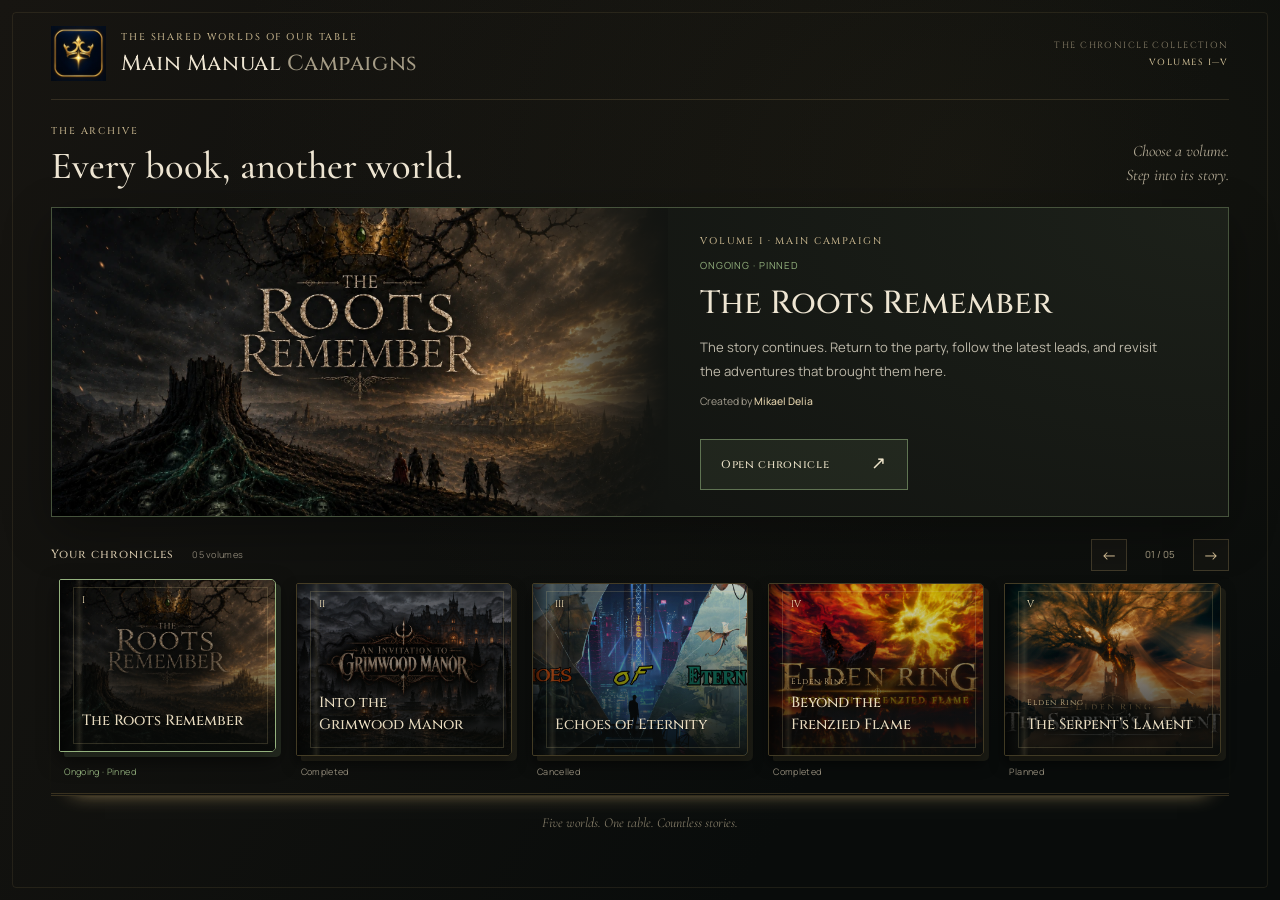
==== index.html @ 8d208592 "Closure of Grimwood Manor" ====
<!doctype html>
<html lang="en">
<head>
  <meta charset="UTF-8" />
  <meta name="viewport" content="width=device-width, initial-scale=1.0" />
  <meta name="theme-color" content="#080b09" />
  <meta name="description" content="Main Manual Campaigns — the player archives for The Roots Remember, Into the Grimwood Manor and Echoes of Eternity." />

  <meta property="og:title" content="Main Manual Campaigns" />
  <meta property="og:description" content="Explore The Roots Remember, Into the Grimwood Manor and Echoes of Eternity." />
  <meta property="og:type" content="website" />
  <meta property="og:url" content="https://tero300722.github.io/The-Roots-Remember/" />
  <meta property="og:image" content="https://tero300722.github.io/The-Roots-Remember/assets/share-preview.jpg?v=20261020-roster" />
  <meta property="og:image:width" content="1200" />
  <meta property="og:image:height" content="630" />
  <meta name="twitter:card" content="summary_large_image" />

  <title>Main Manual Campaigns</title>
  <script>
    // Prevent browsers from restoring a previous scroll position or treating page routes as anchors.
    try {
      if ('scrollRestoration' in history) history.scrollRestoration = 'manual';
      const legacyRoute = location.hash.slice(1);
      if (legacyRoute && !legacyRoute.startsWith('/')) {
        const validLegacyRoute = ['home','characters','remembered','quests','map','npcs','sessions'].includes(legacyRoute) || legacyRoute.startsWith('character-');
        if (validLegacyRoute) history.replaceState(null, '', `#/${legacyRoute}`);
      }
    } catch (_) {}
    window.scrollTo(0, 0);
  </script>
  <link rel="canonical" href="https://tero300722.github.io/The-Roots-Remember/" />

  <link rel="icon" href="assets/favicon.ico?v=20260919-logo1" sizes="any" />
  <link rel="icon" href="assets/favicon-64.png?v=20260919-logo1" type="image/png" sizes="64x64" />
  <link rel="apple-touch-icon" href="assets/favicon-180.png?v=20260919-logo1" />
  <link rel="preload" as="image" href="assets/campaign-hero.webp?v=20261020-roster" fetchpriority="high" />
  <link rel="preload" as="image" href="assets/grimwood-manor-title.png" fetchpriority="high" />
  <link rel="preconnect" href="https://fonts.googleapis.com" />
  <link rel="preconnect" href="https://fonts.gstatic.com" crossorigin />
  <link href="https://fonts.googleapis.com/css2?family=Cinzel:wght@500;600;700&family=Manrope:wght@400;500;600;700&display=swap" rel="stylesheet" />
  <link rel="stylesheet" href="style.css?v=20261018-npc-runes" />
  <link rel="stylesheet" href="design.css?v=20261012-echoes-music" />
  <link rel="stylesheet" href="echoes.css?v=20261013-even-portraits" />
  <link rel="stylesheet" href="elden.css?v=20261014-cinematic-premise" />
  <link rel="stylesheet" href="character-presentation.css?v=20261014-three-four" />
  <link rel="stylesheet" href="biographies.css?v=20261014-bios" />
  <link rel="stylesheet" href="chronicle-menu.css?v=20261015-menu-only" />
  <link rel="stylesheet" href="navbar-icons.css?v=20261015-icons" />
  <link href="https://fonts.googleapis.com/css2?family=Cormorant+Garamond:wght@500;600&amp;family=IM+Fell+English&amp;family=Rajdhani:wght@500;600;700&amp;display=swap" rel="stylesheet" />
  <link rel="stylesheet" href="mystery-character.css?v=20261019-short-bio" />
  <link rel="stylesheet" href="npc-archive.css?v=20261101-v43" />
  <link rel="stylesheet" href="grimwood-npcs.css?v=20261101-v45" />
  <link rel="stylesheet" href="serpent.css?v=20261022-covers" />
  <link rel="stylesheet" href="collection.css?v=47" />
  <link rel="stylesheet" href="responsive-scale.css?v=47" />
</head>
<body>
  <div class="world-bg" aria-hidden="true">
    <div class="aurora aurora-a"></div>
    <div class="aurora aurora-b"></div>
    <div class="rune rune-a"></div>
    <div class="rune rune-b"></div>
    <canvas id="magic-canvas"></canvas>
  </div>

  <div class="custom-cursor" id="custom-cursor" aria-hidden="true">
    <span class="cursor-core"></span>
    <span class="cursor-ring"></span>
  </div>

  <section class="chronicle-selector" id="chronicle-selector" aria-label="Choose a campaign chronicle">
    <div class="library-inner">
      <header class="library-masthead">
        <div class="library-brand"><img src="assets/site-logo.webp" alt="" width="64" height="64"><div><p>The shared worlds of our table</p><h1>Main Manual <span>Campaigns</span></h1></div></div>
        <span class="library-seal">THE CHRONICLE COLLECTION<br><b>VOLUMES I—V</b></span>
      </header>
      <div class="library-heading"><div><p class="library-kicker">The archive</p><h2>Every book, another world.</h2></div><p>Choose a volume.<br>Step into its story.</p></div>
      <div class="library-feature" id="library-feature" aria-labelledby="library-title">
        <div class="library-feature-art"><img id="library-art" src="assets/campaign-hero.webp" alt="The Roots Remember cover artwork" fetchpriority="high"></div>
        <div class="library-feature-copy" aria-live="polite" aria-atomic="true">
          <p class="library-kicker" id="library-type">Volume I · Main Campaign</p>
          <span class="library-status" id="library-status">Ongoing · Pinned</span>
          <h3 id="library-title">The Roots Remember</h3>
          <p class="library-description" id="library-description">The story continues. Return to the party, follow the latest leads, and revisit the adventures that brought them here.</p>
          <p class="library-credit">Created by <strong id="library-creator">Mikael Delia</strong></p>
          <button type="button" class="library-enter" id="library-enter" data-chronicle="trr">Open chronicle <span aria-hidden="true">↗</span></button>
          <p class="library-trailer" id="library-trailer" hidden>Opens with a trailer · Skip at any time</p>
        </div>
      </div>
      <div class="library-shelf-heading"><h2>Your chronicles <span>05 volumes</span></h2><div class="library-paging"><button type="button" id="library-prev" aria-label="Previous chronicle">←</button><span id="library-position">01 / 05</span><button type="button" id="library-next" aria-label="Next chronicle">→</button></div></div>
      <div class="library-shelf" id="library-shelf" role="group" aria-label="Select a chronicle"></div>
      <p class="library-colophon">Five worlds. One table. Countless stories.</p>
    </div>
  </section>


  <div class="page-shell" id="site-shell" hidden>
    <header class="topbar compact-topbar">
      <button class="brand brand-chronicle-switch" data-switch-chronicle aria-label="Switch Chronicle" title="Switch Chronicle" type="button">
        <span class="brand-logo-wrap"><img class="brand-logo" src="assets/site-logo.webp?v=20260919-logo1" width="256" height="256" alt="" aria-hidden="true" decoding="async" /></span>
        <span>
          <strong>The Roots Remember</strong>
          <small>Player Archive</small>
        </span>
        <span class="brand-switch-glyph" aria-hidden="true">↩</span>
      </button>

      <nav class="nav" aria-label="Main navigation">
        <button class="nav-link active" data-page="home" type="button">Previously On</button>
        <div class="nav-dropdown" id="characters-nav">
          <button class="nav-link nav-dropdown-toggle" id="characters-nav-toggle" type="button" aria-haspopup="true" aria-expanded="false">
            <span>Characters</span><img class="nav-dropdown-caret" src="assets/characters-dropdown-arrow.png?v=20260921-menuicon2" width="30" height="18" alt="" aria-hidden="true" decoding="async" />
          </button>
          <div class="nav-dropdown-menu" id="characters-nav-menu" role="menu" aria-label="Characters menu">
            <button class="nav-dropdown-item" type="button" data-page="characters" role="menuitem">Meet the Characters</button>
            <button class="nav-dropdown-item" type="button" data-page="remembered" role="menuitem">The Remembered</button>
          </div>
        </div>
        <button class="nav-link" data-page="quests" type="button">Quest Board</button>
        <button class="nav-link" data-page="map" type="button">Map</button>
        <button class="nav-link" data-page="npcs" type="button">NPCs</button>
        <button class="nav-link" data-page="sessions" type="button">Session Archive</button>
        <button class="chronicle-search-button" type="button" data-chronicle-search="trr" aria-label="Search The Roots Remember" title="Search this chronicle" aria-haspopup="dialog"><svg viewBox="0 0 24 24" fill="none" stroke="currentColor" stroke-width="1.7" aria-hidden="true"><circle cx="10.5" cy="10.5" r="6.5"/><path d="m16 16 5 5"/></svg><span>Search</span></button>
      </nav>
    </header>

    <main>
      <section class="page active" id="home">
        <div class="home-intro reveal-cinematic">
          <span class="intro-line"></span>
          <p class="eyebrow">Previously On</p>
          <span class="intro-line"></span>
        </div>

        <article class="hero-card chapter-feature reveal-cinematic delay-a" aria-labelledby="latest-chapter-title">
          <figure class="chapter-illustration">
            <img
              class="hero-art hero-art-session6"
              src="assets/session-6-home.webp?v=20261020-roster"
              width="1536"
              height="1024"
              alt="The bewildered party watches Valen tumble out of a colourful portal and collide with a tree beside the forest fire"
              fetchpriority="high"
              decoding="async"
            />
            <figcaption class="hero-art-caption">Artwork from Session VI</figcaption>
          </figure>
          <div class="hero-content">
            <div class="chapter-heading">
              <p class="eyebrow">Session VI</p>
              <h1 id="latest-chapter-title">Ashes and Old Trails</h1>
            </div>
            <div class="chapter-summary">
              <p class="lead">Reunited in Thornwood Village, the party faces the aftermath of a bloody battle, meets a travelling musician, and finds a promising lead in the search for Orthen’s missing brother.</p>
              <div class="hero-actions">
                <button class="btn btn-primary" data-jump="sessions" type="button">Read Full Recap</button>
                <button class="btn btn-ghost" data-jump="quests" type="button">View Current Quest</button>
              </div>
            </div>
          </div>
        </article>

        <section class="story-panel reveal-cinematic delay-b">
          <div class="section-title-row">
            <div>
              <p class="eyebrow">Last Session Recap</p>
              <h3>Ashes and Old Trails</h3>
            </div>
            <span class="chapter-mark">VI</span>
          </div>
          <div class="prose" id="latest-recap"></div>
        </section>
      </section>

      <section class="page" id="characters">
        <header class="section-header page-reveal-item">
          <p class="eyebrow">The Party</p>
          <h2>Meet the Characters</h2>
        </header>
        <div class="character-grid" id="character-grid"></div>
      </section>


      <section class="page" id="remembered">
        <header class="section-header page-reveal-item">
          <p class="eyebrow">In Memoriam</p>
          <h2>The Remembered</h2>
          <p>Those whose journeys ended, but whose names remain part of the story.</p>
        </header>

        <section class="remembered-section page-reveal-item" aria-labelledby="fallen-adventurers-title">
          <div class="remembered-tier-heading">
            <span class="remembered-mark" aria-hidden="true">✦</span>
            <div>
              <p class="eyebrow">Fallen Adventurers</p>
              <h3 id="fallen-adventurers-title">Members of the Party</h3>
            </div>
          </div>
          <div class="remembered-list" id="remembered-player-list"></div>
        </section>

        <section class="remembered-section page-reveal-item remembered-npc-section" aria-labelledby="fallen-figures-title">
          <div class="remembered-tier-heading">
            <span class="remembered-mark" aria-hidden="true">◇</span>
            <div>
              <p class="eyebrow">Fallen Figures</p>
              <h3 id="fallen-figures-title">Important NPCs</h3>
            </div>
          </div>
          <div class="remembered-empty">No important fallen figures have been recorded yet.</div>
        </section>
      </section>

      <section class="page character-detail-page" id="character-detail">
        <button class="back-btn" id="character-back" type="button">← Return to Meet the Characters</button>
        <div id="character-detail-content"></div>
      </section>

      <section class="page" id="quests">
        <header class="section-header page-reveal-item">
          <p class="eyebrow">Contracts & Objectives</p>
          <h2>Quest Board</h2>
          <p>Active assignments, completed contracts, and the party’s growing quest history.</p>
        </header>
        <div id="quest-board"></div>
      </section>

      <section class="page" id="map">
        <header class="section-header page-reveal-item">
          <p class="eyebrow">Known Realm</p>
          <h2>Kingdom of Valemere</h2>
          <p>Explore the campaign map and inspect the roads, settlements, regions, and landmarks known to the party.</p>
        </header>

        <section class="map-card page-reveal-item" aria-labelledby="map-card-title">
          <div class="map-card-heading">
            <div>
              <p class="eyebrow">Campaign Map</p>
              <h3 id="map-card-title">The Kingdom of Valemere</h3>
            </div>
            <button class="btn btn-primary map-fullscreen-btn" id="open-map" type="button">View Full Map</button>
          </div>

          <button class="map-preview" id="map-preview" type="button" aria-label="Open the Kingdom of Valemere map in the full-screen viewer">
            <img
              src="assets/kingdom-of-valemere-map.webp?v=20260919-layout2"
              width="1448"
              height="1086"
              alt="Illustrated campaign map of the Kingdom of Valemere"
              loading="lazy"
              decoding="async"
            />
            <span class="map-open-hint"><span aria-hidden="true">⌕</span> Click to explore</span>
          </button>
        </section>
      </section>

      <section class="page" id="npcs">
        <header class="section-header page-reveal-item">
          <p class="eyebrow">People Met Along the Road</p>
          <h2>NPC Archive</h2>
          <p>Familiar faces, enduring stories. Find someone below and open their portrait to read more.</p>
        </header>

        <div id="roots-npc-directory" class="npc-directory"></div>
      </section>

      <section class="page" id="sessions">
        <header class="section-header page-reveal-item">
          <p class="eyebrow">Campaign Chronicle</p>
          <h2>Session Archive</h2>
          <p>Every chapter of the party's story, preserved in order.</p>
        </header>
        <div class="session-timeline" id="session-list"></div>
      </section>
    </main>

    <footer>
      <span>THE ROOTS REMEMBER</span>
      <small>Player Campaign Archive</small>
    </footer>
  </div>

  <div class="page-shell grimwood-shell" id="grimwood-shell" hidden>
    <header class="topbar compact-topbar">
      <button class="brand grimwood-brand brand-chronicle-switch" type="button" data-switch-chronicle aria-label="Switch Chronicle" title="Switch Chronicle">
        <span class="chronicle-nav-icon chronicle-nav-icon-grimwood" aria-hidden="true"><img src="assets/nav-icons/grimwood.webp" width="384" height="384" alt="" decoding="async"></span>
        <span>
          <strong>Into the Grimwood Manor</strong>
          <small>Completed · Mini Campaign</small>
        </span>
        <span class="brand-switch-glyph" aria-hidden="true">↩</span>
      </button>

      <nav class="nav grimwood-nav" aria-label="Grimwood Manor navigation">
        <div class="nav-dropdown grimwood-character-menu">
          <button class="nav-link nav-dropdown-toggle grimwood-character-toggle active" type="button" aria-haspopup="true" aria-expanded="false" aria-current="page">
            <span>Characters</span><img class="nav-dropdown-caret" src="assets/characters-dropdown-arrow.png?v=20260921-menuicon2" width="30" height="18" alt="" aria-hidden="true" decoding="async" />
          </button>
          <div class="nav-dropdown-menu grimwood-character-dropdown" role="menu" aria-label="Grimwood characters menu">
            <button class="nav-dropdown-item active" type="button" data-grimwood-page="characters" role="menuitem" aria-current="page">Meet the Characters</button>
            <button class="nav-dropdown-item" type="button" data-grimwood-page="remembered" role="menuitem">The Remembered</button>
          </div>
        </div>
        <button class="nav-link" type="button" data-grimwood-page="npcs">NPCs</button>
        <button class="nav-link" type="button" data-grimwood-page="sessions">Session Archive</button>
        <button class="chronicle-search-button" type="button" data-chronicle-search="grimwood" aria-label="Search Into the Grimwood Manor" title="Search this chronicle" aria-haspopup="dialog"><svg viewBox="0 0 24 24" fill="none" stroke="currentColor" stroke-width="1.7" aria-hidden="true"><circle cx="10.5" cy="10.5" r="6.5"/><path d="m16 16 5 5"/></svg><span>Search</span></button>
      </nav>
    </header>

    <main>
      <section class="grimwood-page active" id="grimwood-characters">
        <header class="section-header grimwood-reveal">
          <p class="eyebrow">The Guests of Grimwood</p>
          <h2>Meet the Characters</h2>
        </header>
        <div class="character-grid grimwood-character-grid" id="grimwood-character-grid"></div>
      </section>

      <section class="grimwood-page grimwood-character-detail-page" id="grimwood-character-detail">
        <button class="back-btn grimwood-back-btn" id="grimwood-character-back" type="button">← Return to Meet the Characters</button>
        <div id="grimwood-character-detail-content"></div>
      </section>

      <section class="grimwood-page" id="grimwood-remembered">
        <header class="section-header grimwood-reveal"><p class="eyebrow">In Memoriam</p><h2>The Remembered</h2></header>
        <div id="grimwood-remembered-list" class="remembered-list"></div>
      </section>

      <section class="grimwood-page grimwood-npc-page" id="grimwood-npcs">
        <header class="section-header grimwood-reveal">
          <p class="eyebrow">People behind the manor’s locked doors</p>
          <h2>NPC Archive</h2>
        </header>
        <p class="grimwood-directory-intro grimwood-reveal">A handful of faces, each carrying a story into Grimwood. Search the records or open a profile to learn more.</p>
        <div class="npc-directory grimwood-directory grimwood-reveal" id="grimwood-npc-directory"></div>

      </section>

      <section class="grimwood-page grimwood-session-page" id="grimwood-sessions">
        <header class="section-header grimwood-reveal"><p class="eyebrow">The complete chronicle · Two sessions</p><h2>Session Archive</h2></header>
        <div class="session-timeline" id="grimwood-session-list"></div>
      </section>
    </main>

    <footer><span>INTO THE GRIMWOOD MANOR</span><small>Completed · Mini Campaign Chronicle</small></footer>
  </div>


  <div class="page-shell echoes-shell" id="echoes-shell" data-universe="premise" hidden>
    <header class="topbar compact-topbar">
      <button class="brand brand-chronicle-switch echoes-brand" type="button" data-switch-chronicle aria-label="Switch Chronicle" title="Switch Chronicle">
        <span class="chronicle-nav-icon chronicle-nav-icon-echoes" aria-hidden="true"><img src="assets/nav-icons/echoes.webp" width="384" height="384" alt="" decoding="async"></span>
        <span><strong>Echoes of Eternity</strong><small>Archived Chronicle</small></span>
        <span class="brand-switch-glyph" aria-hidden="true">↩</span>
      </button>
      <nav class="nav echoes-nav" aria-label="Echoes of Eternity navigation">
        <button class="nav-link active" type="button" data-echoes-page="premise" aria-current="page">Premise</button>
        <button class="nav-link" type="button" data-echoes-page="pirate">Pirate Universe</button>
        <button class="nav-link" type="button" data-echoes-page="cyberpunk">Cyberpunk Universe</button>
        <button class="nav-link" type="button" data-echoes-page="fantasy">Fantasy Universe</button>
        <button class="chronicle-search-button" type="button" data-chronicle-search="echoes" aria-label="Search Echoes of Eternity" title="Search this chronicle" aria-haspopup="dialog"><svg viewBox="0 0 24 24" fill="none" stroke="currentColor" stroke-width="1.7" aria-hidden="true"><circle cx="10.5" cy="10.5" r="6.5"/><path d="m16 16 5 5"/></svg><span>Search</span></button>
      </nav>
    </header>
    <main>
      <section class="echoes-page active" id="echoes-premise">
        <header class="echoes-intro">
          <div class="echoes-intro-copy">
            <div class="echoes-intro-meta"><span class="eyebrow">An archived chronicle</span><span class="chronicle-status chronicle-status-archived">Cancelled</span></div>
            <h1>Echoes of<br><em>Eternity</em></h1>
            <p class="echoes-intro-credit">Created by <span>Mikael Delia</span></p>
          </div>
        </header>
        <section class="echoes-worlds" aria-labelledby="echoes-worlds-title">
          <div class="echoes-section-label"><h2 id="echoes-worlds-title">Explore the three universes</h2><span>Seven intertwined lives</span></div>
          <div class="echoes-world-links">
            <button class="echoes-world-link echoes-world-pirate" type="button" data-echoes-page="pirate">
              <span class="echoes-world-mark"><svg viewBox="0 0 48 48" fill="none" aria-hidden="true"><circle cx="24" cy="24" r="17"/><path d="m24 8 6 22-6-6-6 6Zm0 16 6 6-6 10-6-10ZM24 2v6m0 32v6M2 24h6m32 0h6"/></svg></span>
              <span class="echoes-world-link-copy"><span class="echoes-world-number">Universe I</span><strong>Pirate Universe</strong><span>The Pirate World</span></span>
              <span class="echoes-world-link-tail"><span>2 characters</span><i aria-hidden="true">↗</i></span>
            </button>
            <button class="echoes-world-link echoes-world-cyberpunk" type="button" data-echoes-page="cyberpunk">
              <span class="echoes-world-mark"><svg viewBox="0 0 48 48" fill="none" aria-hidden="true"><path d="m13 7 22 0 6 6v22l-6 6H13l-6-6V13ZM17 15h14v18H17ZM24 1v6m0 34v6M1 24h6m34 0h6"/><path d="m21 20 6 4-6 4"/></svg></span>
              <span class="echoes-world-link-copy"><span class="echoes-world-number">Universe II</span><strong>Cyberpunk Universe</strong><span>Night City</span></span>
              <span class="echoes-world-link-tail"><span>2 characters</span><i aria-hidden="true">↗</i></span>
            </button>
            <button class="echoes-world-link echoes-world-fantasy" type="button" data-echoes-page="fantasy">
              <span class="echoes-world-mark"><svg viewBox="0 0 48 48" fill="none" aria-hidden="true"><path d="m24 4 5 15 15 5-15 5-5 15-5-15-15-5 15-5Z"/><circle cx="24" cy="24" r="17"/><path d="m24 16 3 5 5 3-5 3-3 5-3-5-5-3 5-3Z"/></svg></span>
              <span class="echoes-world-link-copy"><span class="echoes-world-number">Universe III</span><strong>Fantasy Universe</strong><span>Elysia</span></span>
              <span class="echoes-world-link-tail"><span>3 characters</span><i aria-hidden="true">↗</i></span>
            </button>
          </div>
        </section>
        <article class="echoes-premise-panel" aria-labelledby="echoes-premise-title">
          <div class="echoes-premise-heading"><p class="eyebrow">Campaign Premise</p><h2 id="echoes-premise-title">Three worlds.<br>Seven strangers.<br><em>One shattered reality.</em></h2><div class="echoes-premise-ornament" aria-hidden="true"><span></span>✦<span></span></div></div>
          <div class="echoes-premise-prose">
              <p>Across three vastly different universes, seven individuals find themselves bound by an extraordinary phenomenon known as the Shattering. From the treacherous seas of the Pirate World to the technologically advanced streets of Night City and the magical lands of Elysia, their lives become intertwined by forces beyond their understanding.</p>
              <p>Each bears a mysterious arcane scar, a mark that grants them the ability to defy death itself. When tragedy strikes, time can rewind, allowing them to change their fate. Yet this extraordinary gift comes at a terrible cost. Every revival weakens the boundaries separating the worlds, bringing reality closer to complete collapse.</p>
              <p>Their journey leads them to discover the existence of a shattered medallion, its fragments scattered across the three universes. As they search for these pieces, they encounter powerful corporations, ancient magical civilizations, mysterious merchants, forgotten gods, and individuals whose ambitions threaten the very fabric of existence.</p>
              <p>But beneath the chaos lies a far older mystery.</p>
              <p>Long before their arrival, seven champions stood against Ithilia, a goddess consumed by her desire to rule the realms. Their battle reshaped existence and gave rise to the world now known as Elysia. History has forgotten their names, yet the pattern of their existence appears to be repeating.</p>
              <p>As the boundaries between worlds deteriorate, the seven adventurers must confront an increasingly devastating truth: the very power keeping them alive may be responsible for destroying everything around them.</p>
              <p>Every death presents a choice. Every revival carries consequences. And every decision brings them closer to discovering whether they are destined to save reality or repeat the catastrophe that once destroyed it.</p>
              <p>For the world has broken before. And this time, it may not survive being rewritten.</p>
          </div>
        </article>
      </section>

      <section class="echoes-page echoes-world-page" id="echoes-pirate" hidden>
        <header class="echoes-world-heading">
          <div><p class="eyebrow">Across the treacherous seas</p><h2>Pirate Universe</h2></div>
          <span class="echoes-world-seal" aria-hidden="true"><svg viewBox="0 0 48 48" fill="none" aria-hidden="true"><circle cx="24" cy="24" r="17"/><path d="m24 8 6 22-6-6-6 6Zm0 16 6 6-6 10-6-10ZM24 2v6m0 32v6M2 24h6m32 0h6"/></svg><span>I</span></span>
        </header>
        <div class="echoes-cast-heading"><h3>Meet the Characters</h3><span>2 of the seven</span><button class="echoes-npc-jump" type="button" data-echoes-npcs="pirate">Meet the NPCs ↓</button></div>
        <div class="echoes-character-grid echoes-character-grid-2" id="echoes-pirate-grid"></div>
        <section class="echoes-npc-section" aria-labelledby="echoes-pirate-npcs-title">
          <div class="echoes-cast-heading"><h2 id="echoes-pirate-npcs-title">People of this Universe</h2><span>3 NPCs · including the Multiversal Merchant</span></div>
          <div class="npc-grid echoes-npc-grid" id="echoes-pirate-npcs"></div>
        </section>
      </section>
      <section class="echoes-page echoes-world-page" id="echoes-cyberpunk" hidden>
        <header class="echoes-world-heading">
          <div><p class="eyebrow">Through the streets of Night City</p><h2>Cyberpunk Universe</h2></div>
          <span class="echoes-world-seal" aria-hidden="true"><svg viewBox="0 0 48 48" fill="none" aria-hidden="true"><path d="m13 7 22 0 6 6v22l-6 6H13l-6-6V13ZM17 15h14v18H17ZM24 1v6m0 34v6M1 24h6m34 0h6"/><path d="m21 20 6 4-6 4"/></svg><span>II</span></span>
        </header>
        <div class="echoes-cast-heading"><h3>Meet the Characters</h3><span>2 of the seven</span><button class="echoes-npc-jump" type="button" data-echoes-npcs="cyberpunk">Meet the NPCs ↓</button></div>
        <div class="echoes-character-grid echoes-character-grid-2" id="echoes-cyberpunk-grid"></div>
        <section class="echoes-npc-section" aria-labelledby="echoes-cyberpunk-npcs-title">
          <div class="echoes-cast-heading"><h2 id="echoes-cyberpunk-npcs-title">People of this Universe</h2><span>4 NPCs · including the Multiversal Merchant</span></div>
          <div class="npc-grid echoes-npc-grid" id="echoes-cyberpunk-npcs"></div>
        </section>
      </section>
      <section class="echoes-page echoes-world-page" id="echoes-fantasy" hidden>
        <header class="echoes-world-heading">
          <div><p class="eyebrow">Within the magical lands of Elysia</p><h2>Fantasy Universe</h2></div>
          <span class="echoes-world-seal" aria-hidden="true"><svg viewBox="0 0 48 48" fill="none" aria-hidden="true"><path d="m24 4 5 15 15 5-15 5-5 15-5-15-15-5 15-5Z"/><circle cx="24" cy="24" r="17"/><path d="m24 16 3 5 5 3-5 3-3 5-3-5-5-3 5-3Z"/></svg><span>III</span></span>
        </header>
        <div class="echoes-cast-heading"><h3>Meet the Characters</h3><span>3 of the seven</span><button class="echoes-npc-jump" type="button" data-echoes-npcs="fantasy">Meet the NPCs ↓</button></div>
        <div class="echoes-character-grid echoes-character-grid-3" id="echoes-fantasy-grid"></div>
        <section class="echoes-npc-section" aria-labelledby="echoes-fantasy-npcs-title">
          <div class="echoes-cast-heading"><h2 id="echoes-fantasy-npcs-title">People of this Universe</h2><span>3 NPCs · including the Multiversal Merchant</span></div>
          <div class="npc-grid echoes-npc-grid" id="echoes-fantasy-npcs"></div>
        </section>
      </section>
      <section class="echoes-page echoes-detail-page" id="echoes-character-detail" hidden>
        <button class="back-btn" id="echoes-character-back" type="button">← Return to the universe</button>
        <div id="echoes-character-detail-content"></div>
      </section>
    </main>
    <footer><span>ECHOES OF ETERNITY</span><small>Created by Mikael Delia · Archived Chronicle</small></footer>
  </div>

  <div class="map-modal" id="map-modal" aria-hidden="true">
    <div class="map-modal-backdrop" data-map-close></div>
    <section class="map-modal-panel" role="dialog" aria-modal="true" aria-label="Kingdom of Valemere map viewer">
      <div class="map-viewer-bar">
        <div>
          <span class="map-viewer-kicker">Campaign Map</span>
          <strong>Kingdom of Valemere</strong>
        </div>
        <div class="map-viewer-controls" aria-label="Map controls">
          <button type="button" class="map-control" id="map-zoom-out" aria-label="Zoom out">−</button>
          <button type="button" class="map-control map-reset" id="map-reset">Reset</button>
          <button type="button" class="map-control" id="map-zoom-in" aria-label="Zoom in">+</button>
          <button type="button" class="map-control map-close" id="map-close" aria-label="Close map">×</button>
        </div>
      </div>
      <div class="map-viewport" id="map-viewport">
        <img
          id="map-full-image"
          src="assets/kingdom-of-valemere-map.webp?v=20260919-layout2"
          width="1448"
          height="1086"
          alt="Illustrated campaign map of the Kingdom of Valemere"
          draggable="false"
          decoding="async"
          loading="lazy"
        />
      </div>
      <p class="map-viewer-help">Use + and − to zoom. When zoomed in, drag the map to move around it. Press Esc to close.</p>
    </section>
  </div>

  <audio id="chronicle-audio-trr" data-chronicle-audio="trr" data-duration="185.904" src="assets/audio/the-roots-remember.mp3" preload="auto" playsinline hidden></audio>
  <audio id="chronicle-audio-grimwood" data-chronicle-audio="grimwood" data-duration="187.128" src="assets/audio/grimwood-manor.mp3" preload="auto" playsinline hidden></audio>

  <audio id="chronicle-audio-elden" data-chronicle-audio="elden" data-duration="334.106122" src="assets/audio/elden-ring.mp3" preload="none" playsinline hidden></audio>
  <audio id="chronicle-audio-echoes-pirate" data-chronicle-audio="echoes-pirate" data-duration="140.59102" src="assets/audio/echoes-pirate.mp3" preload="none" playsinline hidden></audio>
  <audio id="chronicle-audio-echoes-cyberpunk" data-chronicle-audio="echoes-cyberpunk" data-duration="250.992" src="assets/audio/echoes-cyberpunk.mp3" preload="none" playsinline hidden></audio>
  <audio id="chronicle-audio-echoes-fantasy" data-chronicle-audio="echoes-fantasy" data-duration="140.146939" src="assets/audio/echoes-fantasy-down-by-the-river.mp3" preload="none" playsinline hidden></audio>

  <section class="music-player" id="chronicle-music-player" aria-label="Chronicle music player" data-state="playing" hidden>
    <button class="music-toggle" type="button" data-music-toggle aria-label="Pause music" title="Pause music">
      <svg class="music-icon-play" viewBox="0 0 24 24" fill="currentColor" aria-hidden="true"><path d="m9 5 11 7-11 7z"/></svg>
      <svg class="music-icon-pause" viewBox="0 0 24 24" fill="currentColor" aria-hidden="true"><path d="M7 5h4v14H7zm6 0h4v14h-4z"/></svg>
    </button>
    <span class="music-mini-label" aria-hidden="true">Music</span>
    <div class="music-track" id="music-track-details">
      <div class="music-caption"><span>Chronicle Soundtrack</span><span class="music-status" data-music-status role="status" aria-live="polite">Starting…</span></div>
      <strong data-music-title>The Roots Remember</strong>
      <div class="music-timeline"><progress data-music-progress max="1" value="0" aria-label="Song progress"></progress><span data-music-time>0:00 / 0:00</span></div>
    </div>
    <label class="music-volume" id="music-volume-controls">
      <span class="music-volume-heading"><svg viewBox="0 0 24 24" fill="none" stroke="currentColor" stroke-width="1.6" aria-hidden="true"><path d="m11 5-5 4H3v6h3l5 4zM15 8a6 6 0 0 1 0 8M18 5a10 10 0 0 1 0 14"/></svg><span>Volume</span><output data-music-volume-text>5%</output></span>
      <input data-music-volume type="range" min="0" max="100" step="1" value="5" aria-label="Music volume" aria-valuetext="5 percent" style="--volume-fill:5%" />
    </label>
    <button class="music-collapse" type="button" data-music-collapse aria-expanded="true" aria-controls="music-track-details music-volume-controls" aria-label="Minimise music player" title="Minimise music player">
      <svg class="music-collapse-icon" viewBox="0 0 24 24" fill="none" stroke="currentColor" stroke-width="1.7" aria-hidden="true"><path d="m6 9 6 6 6-6"/></svg>
    </button>
  </section>

  <div class="page-shell elden-shell" id="elden-shell" hidden>
    <header class="topbar compact-topbar">
      <button class="brand brand-chronicle-switch" type="button" data-switch-chronicle aria-label="Switch Chronicle" title="Switch Chronicle">
        <span class="chronicle-nav-icon chronicle-nav-icon-elden" aria-hidden="true"><img src="assets/nav-icons/elden.webp" width="384" height="288" alt="" decoding="async"></span>
        <span><strong>Elden Ring</strong><small>Beyond the Frenzied Flame</small></span>
        <span class="brand-switch-glyph" aria-hidden="true">↩</span>
      </button>
      <nav class="nav elden-nav" aria-label="Elden Ring navigation">
        <button class="nav-link active" type="button" data-elden-page="premise" aria-current="page">Premise</button>
        <button class="nav-link" type="button" data-elden-page="characters">Characters</button>
        <button class="nav-link" type="button" data-elden-page="npcs">NPCs</button>
        <button class="chronicle-search-button" type="button" data-chronicle-search="elden" aria-label="Search Elden Ring" title="Search this chronicle" aria-haspopup="dialog"><svg viewBox="0 0 24 24" fill="none" stroke="currentColor" stroke-width="1.7" aria-hidden="true"><circle cx="10.5" cy="10.5" r="6.5"/><path d="m16 16 5 5"/></svg><span>Search</span></button>
      </nav>
    </header>
    <main>
      <section class="elden-page active" id="elden-premise">
        <header class="elden-hero elden-cinematic-hero">
          <img class="elden-cinematic-art" src="assets/elden/cover.png" width="1920" height="1080" alt="The burning Erdtree above the ruined Lands Between" loading="lazy" decoding="async">
          <span class="elden-frame-corner elden-frame-corner-tl" aria-hidden="true"></span>
          <span class="elden-frame-corner elden-frame-corner-tr" aria-hidden="true"></span>
          <span class="elden-frame-corner elden-frame-corner-bl" aria-hidden="true"></span>
          <span class="elden-frame-corner elden-frame-corner-br" aria-hidden="true"></span>
          <div class="elden-hero-edition"><span>Mini Campaign</span><span class="elden-completed-mark">Completed</span></div>
          <svg class="elden-grace-sigil" viewBox="0 0 360 420" fill="none" aria-hidden="true" focusable="false">
            <circle cx="180" cy="190" r="117"/><circle cx="180" cy="238" r="75"/>
            <path d="M180 16v359M151 42l29-26 29 26M180 375l-11 29 11-9 11 9-11-29M61 196c19 61 61 98 119 98s100-37 119-98M85 102c25-25 58-38 95-38s70 13 95 38"/>
            <path d="M180 53l8 23-8 23-8-23 8-23M63 190h234M144 338h72"/>
          </svg>
          <div class="elden-hero-copy">
            <p class="elden-hero-invocation">A chronicle of ash &amp; grace</p>
            <h1>Elden Ring<span>Beyond the Frenzied Flame</span></h1>
            <div class="elden-title-divider" aria-hidden="true"><span>✧</span></div>
            <p class="elden-creator">Created by <strong>Mikael Delia</strong></p>
          </div>
          <div class="elden-hero-footnote"><span>The Lands Between</span><span aria-hidden="true">✦</span><span>Seven fallen champions</span></div>
        </header>

        <article class="elden-prologue" aria-labelledby="elden-premise-title">
          <header class="elden-prologue-heading">
            <p class="eyebrow"><span aria-hidden="true">I.</span> Campaign Premise</p>
            <h2 id="elden-premise-title">The Lands Between<br>are <em>burning.</em></h2>
            <div class="elden-prologue-ornament" aria-hidden="true">✧</div>
          </header>
          <div class="elden-prologue-copy">
            <p class="elden-prologue-opening">Vyke, he who embraced the Frenzied Flame (the Lord of Chaos) has begun to unravel reality itself. The Erdtree is ash, Leyndell is fire-choked rubble, and madness spreads like a plague.</p>
            <p>Melina, broken yet defiant, gathers the last champions — powerful Tarnished and forgotten Lords — and hurls them on a desperate mission:</p>
            <blockquote class="elden-mission"><p>Hunt down and slay the Lord of Frenzied Flame before the world is consumed.</p></blockquote>
          </div>
        </article>

        <section class="elden-archive-entrances" aria-labelledby="elden-archive-title">
          <div class="elden-archive-heading"><span aria-hidden="true"></span><h2 id="elden-archive-title">Explore the Chronicle</h2><span aria-hidden="true"></span></div>
          <div class="elden-entrance-grid">
            <button type="button" class="elden-entrance elden-entrance-champions" data-elden-page="characters">
              <img src="assets/elden/characters/son-goku-card.webp" alt="" loading="lazy" decoding="async">
              <span class="elden-entrance-copy"><span class="elden-entrance-kicker">VII · Fallen Champions</span><strong>The Seven Champions</strong><span class="elden-entrance-description">Their stories. Their godly forms.</span><span class="elden-entrance-link">Meet the Characters <span aria-hidden="true">→</span></span></span>
            </button>
            <button type="button" class="elden-entrance elden-entrance-npcs" data-elden-page="npcs">
              <img src="assets/elden/npcs/melina.webp" alt="" loading="lazy" decoding="async">
              <span class="elden-entrance-copy"><span class="elden-entrance-kicker">III · Fates Intertwined</span><strong>NPCs of the<br>Lands Between</strong><span class="elden-entrance-description">Vyke · Melina · Miquella</span><span class="elden-entrance-link">Explore the NPCs <span aria-hidden="true">→</span></span></span>
            </button>
          </div>
        </section>
      </section>
      <section class="elden-page" id="elden-characters" hidden>
        <header class="elden-cast-header"><p class="eyebrow">Seven players · One desperate mission</p><h2>Meet the Characters</h2><p>Hover over a portrait to glimpse another form. Open a character to switch forms with a click.</p></header>
        <div class="elden-character-grid" id="elden-character-grid"></div>
        <section class="elden-pending" aria-label="Characters to be added" hidden><p id="elden-pending-label">All seven characters added</p><div class="elden-pending-grid" id="elden-pending-grid"></div></section>
      </section>
      <section class="elden-page" id="elden-npcs" aria-labelledby="elden-npcs-title" hidden>
        <header class="elden-cast-header elden-npcs-header">
          <p class="eyebrow">Beyond the Frenzied Flame</p>
          <h2 id="elden-npcs-title">NPCs of the Lands Between</h2>
        </header>
        <div class="npc-grid npc-grid-major elden-npc-grid" id="elden-villain-list"></div>
        <section class="elden-major-section" aria-labelledby="elden-major-title">
          <header class="elden-npc-section-heading"><span aria-hidden="true">✧</span><h2 id="elden-major-title">Major NPCs</h2></header>
          <div class="npc-grid npc-grid-major elden-npc-grid" id="elden-major-list"></div>
        </section>
      </section>
      <section class="elden-page" id="elden-character-detail" hidden>
        <button class="back-btn" id="elden-character-back" type="button">← Return to the characters</button>
        <div id="elden-character-detail-content"></div>
      </section>
    </main>
    <footer><span>ELDEN RING · BEYOND THE FRENZIED FLAME</span><small>Created by Mikael Delia · Completed Mini Campaign</small></footer>
  </div>

  <div class="page-shell serpent-shell" id="serpent-shell" hidden>
    <header class="topbar compact-topbar serpent-topbar">
      <button class="brand brand-chronicle-switch" type="button" data-switch-chronicle aria-label="Return to chronicle selection" title="Switch Chronicle">
        <span class="chronicle-nav-icon" aria-hidden="true"><img src="assets/nav-icons/elden.webp" width="384" height="288" alt="" decoding="async"></span>
        <span><strong>Elden Ring</strong><small>The Serpent’s Lament</small></span><span class="brand-switch-glyph" aria-hidden="true">↩</span>
      </button>
      <nav class="nav serpent-nav" aria-label="The Serpent’s Lament navigation">
        <a class="nav-link active" href="#/serpent/premise" aria-current="page">Premise</a>
        <button class="nav-link" type="button" data-serpent-replay><span aria-hidden="true">▷</span> Replay trailer</button>
      </nav>
    </header>
    <main>
      <header class="serpent-hero" aria-labelledby="serpent-title">
        <img class="serpent-hero-art" src="assets/serpent/shadow-realm.webp" width="1280" height="720" alt="The Scadutree rises through the dark skies of the Realm of Shadow" loading="lazy" decoding="async">
        <div class="serpent-hero-meta"><span>Sequel · Mini Campaign</span><span>Planned</span></div>
        <div class="serpent-hero-copy">
          <p class="serpent-kicker">Beneath the Scadutree</p>
          <h1 id="serpent-title" tabindex="-1">Elden Ring<span>The Serpent’s Lament</span></h1>
          <div class="serpent-ornament" aria-hidden="true"><span></span>✧<span></span></div>
          <p class="serpent-credit">Created by <strong>Mikael Delia</strong></p>
        </div>
        <p class="serpent-sequel">A sequel to Beyond the Frenzied Flame</p>
      </header>
      <blockquote class="serpent-invocation"><p>“Where the light of gold does not reach,<br>the flames of a forsaken lord still burn.”</p></blockquote>
      <article class="serpent-prologue" aria-labelledby="serpent-premise-title">
        <header class="serpent-prologue-heading">
          <p class="serpent-kicker">I · Campaign Premise</p>
          <h2 id="serpent-premise-title">A realm<br>forsaken.</h2>
          <span class="serpent-heading-line" aria-hidden="true"></span>
          <p class="serpent-location">The Realm of Shadow</p>
          <button class="serpent-replay-link" type="button" data-serpent-replay><span aria-hidden="true">▷</span> Watch the trailer</button>
        </header>
        <div class="serpent-prologue-copy">
          <p class="serpent-opening">Beyond the sight of the Erdtree lies a forgotten realm, concealed from the Lands Between and erased from history. A land beneath the towering Scadutree, scarred by an ancient and merciless crusade.</p>
          <p>Long ago, <strong>Messmer the Impaler</strong>, forsaken son of Queen Marika, led his armies through the Realm of Shadow, bringing fire and slaughter upon its inhabitants. Kingdoms fell, civilizations crumbled, and countless souls perished beneath his crimson banners.</p>
          <p>Yet the passage of time has brought no peace.</p>
          <p>Whispers of unrest spread across the land. Forgotten battlefields stir, settlements fall silent, and the flames of Messmer's crusade threaten to consume what little remains.</p>
          <p class="serpent-turning-point"><strong>Something has changed.</strong></p>
          <p>Now, warriors, wanderers, and outcasts find themselves drawn into this forsaken realm. Some seek vengeance, others redemption, forgotten knowledge, or glory. Whatever their purpose, their paths shall intertwine beneath the Scadutree.</p>
          <p>Their journey will lead through ruined kingdoms, ancient strongholds, and lands haunted by the sins of gods.</p>
          <p>And at the end of that road awaits a demigod.</p>
          <p class="serpent-final-name"><strong>Messmer the Impaler.</strong></p>
        </div>
      </article>
      <div class="serpent-benediction"><span aria-hidden="true">✧</span><p>May the fallen find solace,<br>and may the forsaken find their rest.</p></div>
    </main>
    <footer class="serpent-footer"><span>ELDEN RING · THE SERPENT’S LAMENT</span><small>Created by Mikael Delia · A planned mini campaign</small><small>Fan campaign · Elden Ring artwork and trailer ©Bandai Namco Entertainment Inc. / ©FromSoftware, Inc.</small></footer>
  </div>

  <dialog class="serpent-trailer" id="serpent-trailer" aria-labelledby="serpent-trailer-title" aria-describedby="serpent-trailer-help">
    <h2 class="sr-only" id="serpent-trailer-title">The Serpent’s Lament · Opening trailer</h2>
    <p class="sr-only" id="serpent-trailer-help">The chronicle opens when the trailer ends. Use Skip trailer or Escape to enter immediately.</p>
    <video id="serpent-video" preload="none" playsinline aria-label="Elden Ring opening trailer" poster="assets/serpent/shadow-realm.webp"></video>
    <div class="serpent-trailer-message" id="serpent-trailer-message"><p id="serpent-trailer-status" role="status" aria-live="polite">Loading trailer…</p><button type="button" id="serpent-trailer-retry" hidden>Play trailer</button></div>
    <div class="serpent-trailer-controls">
      <div class="serpent-playback-controls">
        <button type="button" id="serpent-trailer-toggle" aria-label="Pause trailer">Pause</button>
        <label class="serpent-trailer-volume">Volume <input id="serpent-trailer-volume" type="range" min="0" max="100" value="50" step="1" aria-label="Trailer volume"><output id="serpent-trailer-volume-label">50%</output></label>
        <span id="serpent-trailer-time" aria-hidden="true">0:00 / 1:43</span>
      </div>
      <button type="button" class="serpent-trailer-skip" id="serpent-trailer-skip">Skip trailer <span aria-hidden="true">→</span></button>
    </div>
  </dialog>

  <div class="chronicle-tools-modal" id="chronicle-tools-modal" hidden>
    <div class="chronicle-tools-backdrop" data-tools-close aria-hidden="true"></div>
    <section class="chronicle-tools-panel" role="dialog" aria-modal="true" aria-labelledby="chronicle-tools-title" tabindex="-1">
      <header class="chronicle-tools-heading">
        <div><p class="eyebrow" id="chronicle-tools-kicker"></p><h2 id="chronicle-tools-title"></h2></div>
        <button class="chronicle-tools-close" type="button" data-tools-close aria-label="Close dialog" title="Close">×</button>
      </header>
      <div class="chronicle-tools-content" id="chronicle-tools-content"></div>
    </section>
  </div>

  <script src="collection.js?v=47"></script>
  <script src="music.js?v=20261012-echoes-music"></script>
  <script src="npc-archive.js?v=20261101-v45"></script>
  <script src="mystery-character.js?v=20261018-runes"></script>
  <script src="serpent.js?v=20261019-controls2"></script>
  <script src="script.js?v=20261108-v47"></script>
  <script src="grimwood-npcs.js?v=20261108-v47"></script>
  <script src="character-presentation.js?v=20261014-three-four"></script>
  <script src="echoes.js?v=20261014-three-four"></script>
  <script src="elden.js?v=20261014-npc-archive"></script>
  <script src="biographies.js?v=20261014-bios"></script>
  <script src="chronicle-tools.js?v=20261108-v47"></script>
</body>
</html>
---- style.css ----
:root{
  --bg:#05070c;
  --bg-2:#0a0d14;
  --ink:#f6f0e5;
  --muted:#b9b1a4;
  --gold:#d4ad67;
  --gold-2:#f0d89c;
  --line:rgba(220,184,111,.23);
  --line-soft:rgba(255,255,255,.08);
  --shadow:0 28px 80px rgba(0,0,0,.46);
}

*{box-sizing:border-box}
html{scroll-behavior:smooth}
body{
  margin:0;
  min-height:100vh;
  overflow-x:hidden;
  color:var(--ink);
  background:var(--bg);
  font-family:"Manrope",system-ui,-apple-system,BlinkMacSystemFont,"Segoe UI",sans-serif;
}
body.intro-open{overflow:hidden}
body.map-open{overflow:hidden}
button{font:inherit}
button,a{-webkit-tap-highlight-color:transparent}
img{display:block;max-width:100%}
::selection{background:rgba(212,173,103,.28);color:#fff9ee}

/* ---------- Ambient site background ---------- */
.world-bg{
  position:fixed;
  inset:0;
  z-index:-10;
  overflow:hidden;
  pointer-events:none;
  background:
    radial-gradient(circle at 75% 5%,rgba(165,112,48,.09),transparent 28%),
    radial-gradient(circle at 15% 90%,rgba(84,59,147,.13),transparent 30%),
    linear-gradient(180deg,#05070b 0%,#090b12 55%,#05070a 100%);
}
#magic-canvas{position:absolute;inset:0;width:100%;height:100%;opacity:.68}
.aurora{position:absolute;border-radius:50%;filter:blur(110px);opacity:.18}
.aurora-a{width:44vw;height:44vw;top:-18vw;right:-9vw;background:#c39142;animation:driftA 18s ease-in-out infinite alternate}
.aurora-b{width:48vw;height:48vw;bottom:-20vw;left:-18vw;background:#6d4acc;animation:driftB 22s ease-in-out infinite alternate}
.rune{position:absolute;border:1px solid rgba(220,184,111,.055);border-radius:50%;box-shadow:inset 0 0 0 24px rgba(220,184,111,.01)}
.rune::before,.rune::after{content:"";position:absolute;inset:12%;border:1px dashed rgba(220,184,111,.045);border-radius:50%}
.rune::after{inset:29%}
.rune-a{width:520px;height:520px;top:12%;right:-210px;animation:spin 52s linear infinite}
.rune-b{width:360px;height:360px;bottom:3%;left:-130px;animation:spinBack 42s linear infinite}

/* ---------- Custom cursor ---------- */
.custom-cursor{position:fixed;left:0;top:0;width:34px;height:34px;z-index:9999;pointer-events:none;transform:translate(-50%,-50%);opacity:0;transition:opacity .2s ease}
.cursor-core,.cursor-ring{position:absolute;left:50%;top:50%;border-radius:50%;transform:translate(-50%,-50%)}
.cursor-core{width:5px;height:5px;background:#f4d493;box-shadow:0 0 14px rgba(240,209,145,.85)}
.cursor-ring{width:28px;height:28px;border:1px solid rgba(238,207,139,.58);box-shadow:0 0 18px rgba(211,173,103,.15);transition:width .18s ease,height .18s ease,border-color .18s ease}
.custom-cursor.active .cursor-ring{width:42px;height:42px;border-color:rgba(240,216,156,.88)}
.custom-cursor.visible{opacity:1}
body:not(.custom-cursor-enabled),body:not(.custom-cursor-enabled) button,body:not(.custom-cursor-enabled) .character-card{cursor:auto}
html.custom-cursor-enabled,html.custom-cursor-enabled body,html.custom-cursor-enabled body *,body.custom-cursor-enabled,body.custom-cursor-enabled *{cursor:none!important}
html.custom-cursor-enabled .topbar,html.custom-cursor-enabled .topbar *,body.custom-cursor-enabled .topbar,body.custom-cursor-enabled .topbar *{cursor:none!important}

/* ---------- Landing ---------- */
.landing{
  position:fixed;
  inset:0;
  z-index:500;
  display:grid;
  place-items:center;
  overflow:hidden;
  background:#050608 url("assets/campaign-hero.webp?v=20260919-npc1") center/cover no-repeat;
  transition:opacity .9s ease,visibility .9s ease;
}
.landing.dismissed{opacity:0;visibility:hidden;pointer-events:none}
.landing-art{
  position:absolute;
  inset:0;
  width:100%;
  height:100%;
  object-fit:cover;
  object-position:center center;
  filter:saturate(.92) contrast(1.05);
}
.landing-vignette{position:absolute;inset:0;background:radial-gradient(circle at 50% 46%,rgba(3,4,7,.10) 0%,rgba(3,4,7,.46) 44%,rgba(3,4,7,.88) 100%),linear-gradient(180deg,rgba(3,4,7,.16),rgba(3,4,7,.46))}
.landing-shimmer{position:absolute;inset:-30%;background:linear-gradient(115deg,transparent 31%,rgba(233,194,119,.075) 49%,transparent 63%);transform:translateX(-55%) rotate(2deg);animation:shimmerSweep 9s ease-in-out infinite}
.landing-runes{position:absolute;width:min(66vw,760px);aspect-ratio:1;border:1px solid rgba(230,192,117,.11);border-radius:50%;box-shadow:inset 0 0 0 28px rgba(230,192,117,.012)}
.landing-runes::before,.landing-runes::after{content:"";position:absolute;border-radius:50%;inset:11%;border:1px dashed rgba(230,192,117,.09)}
.landing-runes::after{inset:29%;border-style:solid;opacity:.52}
.landing-content{position:absolute;z-index:3;left:0;right:0;bottom:52px;width:min(760px,calc(100% - 40px));margin:auto;padding:18px 28px;text-align:center;animation:landingContentIn 1.1s cubic-bezier(.2,.7,.2,1) both}
.landing-kicker{margin:0 0 8px;font-size:.73rem;letter-spacing:.34em;color:#e9cd96;text-shadow:0 0 22px rgba(221,174,91,.38)}
.landing-copy{max-width:680px;margin:0 auto;color:#d0c7b7;font-size:clamp(.92rem,1.55vw,1.06rem);line-height:1.7;text-shadow:0 4px 24px #000}
.enter-btn{min-width:230px;margin:22px auto 0;padding:14px 20px;display:flex;align-items:center;justify-content:center;gap:11px;border:1px solid rgba(237,205,142,.42);border-radius:999px;background:linear-gradient(135deg,rgba(210,169,91,.16),rgba(90,64,34,.12));color:#fff6e4;cursor:pointer;letter-spacing:.03em;box-shadow:inset 0 0 24px rgba(211,173,103,.05),0 0 34px rgba(211,173,103,.07);transition:border-color .25s ease,box-shadow .25s ease,background .25s ease}
.enter-btn:hover{border-color:rgba(245,220,168,.78);background:linear-gradient(135deg,rgba(210,169,91,.22),rgba(90,64,34,.16));box-shadow:0 12px 42px rgba(0,0,0,.35),0 0 36px rgba(211,173,103,.15)}
.enter-btn i{font-style:normal;color:#f2d89d;animation:pulseGlyph 1.8s ease-in-out infinite}
.landing-bottom{position:absolute;bottom:18px;z-index:2;font-family:"Cinzel",serif;font-size:.64rem;letter-spacing:.42em;color:rgba(239,220,182,.45)}

/* ---------- App shell ---------- */
.page-shell{width:min(1260px,calc(100% - 32px));margin:0 auto}
.topbar{position:sticky;top:14px;z-index:50;width:max-content;max-width:100%;margin:14px 0 28px;padding:9px 10px;display:grid;grid-template-columns:auto auto auto;align-items:center;justify-content:start;gap:10px;border:1px solid var(--line);border-radius:18px;background:rgba(6,8,13,.78);backdrop-filter:blur(18px);-webkit-backdrop-filter:blur(18px);box-shadow:0 15px 50px rgba(0,0,0,.28)}
.brand{display:flex;align-items:center;gap:9px;border:0;background:none;color:var(--ink);cursor:pointer;text-align:left}
.brand-logo-wrap{width:36px;height:36px;flex:0 0 36px;display:block;border-radius:10px;overflow:hidden;box-shadow:0 0 22px rgba(211,173,103,.16)}
.brand-logo{display:block;width:100%;height:100%;object-fit:cover;border-radius:12px}
.brand strong{display:block;font-family:"Cinzel",serif;font-size:.88rem;letter-spacing:.06em;white-space:nowrap}
.brand small{display:block;margin-top:1px;color:#8f8a81;font-size:.68rem;white-space:nowrap}
.nav{display:flex;justify-content:flex-start;gap:4px;flex-wrap:nowrap}
.nav-link:not(.brand){padding:8px 10px;border:1px solid transparent;border-radius:999px;background:transparent;color:#c4bdaf;cursor:pointer;transition:color .2s ease,border-color .2s ease,background .2s ease,box-shadow .2s ease}
.nav-link:not(.brand):hover,.nav-link:not(.brand).active{color:#fff7e8;border-color:var(--line);background:rgba(211,173,103,.07);box-shadow:0 0 24px rgba(211,173,103,.08)}
.nav-dropdown{position:relative;display:flex;align-items:center}
.nav-dropdown-toggle{display:inline-flex;align-items:center;gap:9px}
.nav-dropdown-caret{display:block;width:30px;height:18px;object-fit:contain;flex:0 0 auto;transform-origin:center;transition:transform .2s ease,filter .2s ease;filter:drop-shadow(0 0 5px rgba(211,173,103,.18))}
.nav-dropdown.open .nav-dropdown-caret,.nav-dropdown:hover .nav-dropdown-caret,.nav-dropdown:focus-within .nav-dropdown-caret{transform:rotate(180deg);filter:drop-shadow(0 0 7px rgba(234,211,164,.34))}
.nav-dropdown-menu{position:absolute;z-index:80;top:calc(100% + 10px);left:50%;width:210px;padding:8px;display:grid;gap:5px;opacity:0;visibility:hidden;pointer-events:none;transform:translate(-50%,-7px);border:1px solid rgba(220,184,111,.22);border-radius:16px;background:rgba(8,10,15,.97);box-shadow:0 20px 55px rgba(0,0,0,.48),0 0 28px rgba(211,173,103,.06);backdrop-filter:blur(18px);-webkit-backdrop-filter:blur(18px);transition:opacity .18s ease,transform .18s ease,visibility .18s ease}
.nav-dropdown:hover .nav-dropdown-menu,.nav-dropdown:focus-within .nav-dropdown-menu,.nav-dropdown.open .nav-dropdown-menu{opacity:1;visibility:visible;pointer-events:auto;transform:translate(-50%,0)}
.nav-dropdown-menu::before{content:"";position:absolute;left:0;right:0;top:-11px;height:12px}
.nav-dropdown-item{width:100%;padding:11px 13px;border:1px solid transparent;border-radius:11px;background:transparent;color:#bdb5a8;text-align:left;cursor:pointer;transition:color .18s ease,border-color .18s ease,background .18s ease}
.nav-dropdown-item:hover,.nav-dropdown-item:focus-visible,.nav-dropdown-item.active{color:#fff6e4;border-color:rgba(220,184,111,.18);background:rgba(211,173,103,.07);outline:none}

main{min-height:75vh}
.page{display:none}
.page.active{display:block;animation:pageIn .45s cubic-bezier(.2,.7,.2,1) both}
.page.active .page-reveal-item{animation:riseIn .55s cubic-bezier(.2,.7,.2,1) both}

/* ---------- Shared typography ---------- */
.eyebrow{margin:0 0 12px;color:#e2c17c;font-size:.72rem;letter-spacing:.22em;text-transform:uppercase}
.section-header{margin:46px 0 28px}
.section-header h2,.hero-content h1,.story-panel h3,.quest-copy h3,.character-detail-copy h2,.session-head h3{font-family:"Cinzel",serif}
.section-header h2{margin:0 0 12px;font-size:clamp(2.8rem,6vw,5.7rem);line-height:1}
.section-header>p:last-child{max-width:700px;margin:0;color:#a9a297;line-height:1.7}

/* ---------- Home ---------- */
.home-intro{display:flex;align-items:center;justify-content:center;gap:18px;margin:38px 0 20px}
.home-intro .eyebrow{margin:0}
.intro-line{width:min(14vw,140px);height:1px;background:linear-gradient(90deg,transparent,rgba(224,190,124,.48))}
.intro-line:last-child{transform:scaleX(-1)}
.hero-card{position:relative;min-height:660px;overflow:hidden;border:1px solid var(--line);border-radius:28px;background:#0b0e15;box-shadow:var(--shadow)}
.hero-art{position:absolute;inset:0;width:100%;height:100%;object-fit:cover;object-position:center center;filter:saturate(1.02) contrast(1.02)}
.hero-art-session5{object-position:center center}

.hero-slides{position:absolute;inset:0;z-index:0;overflow:hidden}
.hero-slide{opacity:0;visibility:hidden;transition:opacity .48s ease,visibility 0s linear .48s;pointer-events:none}
.hero-slide.is-active{opacity:1;visibility:visible;transition:opacity .48s ease;pointer-events:auto}
.hero-slide-leoric{object-position:center center}
.hero-carousel-arrow{position:absolute;z-index:5;top:50%;width:40px;height:40px;display:flex;align-items:center;justify-content:center;padding:0;line-height:0;border:1px solid rgba(230,196,128,.42);border-radius:50%;background:rgba(5,7,12,.68);box-shadow:0 10px 24px rgba(0,0,0,.34),inset 0 0 16px rgba(211,173,103,.045);backdrop-filter:blur(8px);-webkit-backdrop-filter:blur(8px);transform:translateY(-50%);transition:border-color .2s ease,background .2s ease,box-shadow .2s ease;cursor:pointer}
.hero-carousel-arrow:hover,.hero-carousel-arrow:focus-visible{border-color:rgba(244,214,152,.76);background:rgba(20,18,16,.80);box-shadow:0 10px 26px rgba(0,0,0,.40),0 0 18px rgba(211,173,103,.13);outline:none}
.hero-carousel-prev{left:18px}
.hero-carousel-next{right:18px}
.hero-carousel-arrow img{display:block;width:20px;height:20px;margin:0;object-fit:contain;object-position:center;filter:drop-shadow(0 0 5px rgba(222,183,106,.24));pointer-events:none;flex:0 0 auto}
.hero-carousel-dots{position:absolute;z-index:5;left:50%;bottom:18px;display:flex;align-items:center;gap:9px;transform:translateX(-50%);padding:7px 10px;border:1px solid rgba(255,255,255,.07);border-radius:999px;background:rgba(4,6,10,.48);backdrop-filter:blur(7px);-webkit-backdrop-filter:blur(7px)}
.hero-carousel-dot{width:8px;height:8px;padding:0;border:1px solid rgba(232,205,150,.55);border-radius:50%;background:rgba(232,205,150,.14);cursor:pointer;transition:width .2s ease,background .2s ease,border-color .2s ease,box-shadow .2s ease}
.hero-carousel-dot:hover,.hero-carousel-dot:focus-visible{border-color:rgba(245,222,174,.92);outline:none}
.hero-carousel-dot.is-active{width:23px;border-radius:999px;border-color:rgba(245,220,169,.90);background:linear-gradient(90deg,#b98943,#f0d18f);box-shadow:0 0 14px rgba(218,178,100,.24)}
.sr-only{position:absolute!important;width:1px!important;height:1px!important;padding:0!important;margin:-1px!important;overflow:hidden!important;clip:rect(0,0,0,0)!important;white-space:nowrap!important;border:0!important}
.hero-vignette{position:absolute;inset:0;background:linear-gradient(90deg,rgba(4,6,10,.94) 0%,rgba(4,6,10,.68) 38%,rgba(4,6,10,.13) 76%,rgba(4,6,10,.24) 100%),linear-gradient(0deg,rgba(4,6,10,.74),transparent 50%)}
.hero-glow{position:absolute;right:-5%;bottom:-35%;width:55%;aspect-ratio:1;border-radius:50%;background:radial-gradient(circle,rgba(224,172,81,.17),transparent 62%);filter:blur(18px);animation:pulse 8s ease-in-out infinite}
.hero-content{position:relative;z-index:2;width:min(660px,90%);min-height:660px;padding:clamp(38px,6vw,84px);display:flex;flex-direction:column;justify-content:center}
.hero-content h1{margin:0 0 28px;font-size:clamp(3.6rem,7vw,7rem);line-height:.97;letter-spacing:-.025em}
.lead{max-width:620px;margin:0;color:#d1cabd;font-size:clamp(1rem,1.6vw,1.18rem);line-height:1.95}
.hero-actions{display:flex;gap:12px;flex-wrap:wrap;margin-top:32px}
.btn{padding:12px 18px;border-radius:999px;cursor:pointer;color:#f4ede1;transition:border-color .2s ease,background .2s ease,box-shadow .2s ease}
.btn-primary{border:1px solid rgba(231,197,129,.42);background:linear-gradient(135deg,rgba(211,173,103,.18),rgba(82,59,32,.14));box-shadow:0 0 26px rgba(211,173,103,.07)}
.btn-primary:hover{border-color:rgba(239,210,153,.72);background:linear-gradient(135deg,rgba(211,173,103,.24),rgba(82,59,32,.18))}
.btn-ghost{border:1px solid rgba(255,255,255,.10);background:rgba(255,255,255,.025)}
.btn-ghost:hover{border-color:rgba(255,255,255,.20);background:rgba(255,255,255,.045)}
.story-panel{margin:28px 0 0;padding:clamp(28px,4vw,46px);border:1px solid var(--line-soft);border-radius:24px;background:linear-gradient(145deg,rgba(15,18,27,.86),rgba(8,10,16,.78));box-shadow:0 20px 60px rgba(0,0,0,.25)}
.section-title-row{display:flex;align-items:flex-start;justify-content:space-between;gap:24px;padding-bottom:22px;border-bottom:1px solid rgba(255,255,255,.06)}
.story-panel h3{margin:0;font-size:clamp(1.8rem,3.3vw,3.1rem)}
.chapter-mark{font-family:"Cinzel",serif;font-size:clamp(2.2rem,4vw,4rem);color:rgba(224,189,119,.40)}
.prose{columns:2;column-gap:42px;padding-top:8px}
.prose p{margin:18px 0;color:#bbb4a8;line-height:1.9;break-inside:avoid}

/* ---------- Character select ---------- */
.character-grid{display:grid;grid-template-columns:repeat(3,minmax(0,1fr));gap:20px}
.character-card{position:relative;min-height:520px;overflow:hidden;border:1px solid rgba(211,173,103,.34);border-radius:24px;background:#0a0c12;box-shadow:0 18px 50px rgba(0,0,0,.32);cursor:pointer;outline:none;transition:border-color .22s ease,box-shadow .22s ease}
.character-card::after{content:"";position:absolute;z-index:2;inset:0;background:linear-gradient(180deg,rgba(4,6,9,.02) 0%,rgba(4,6,9,.10) 46%,rgba(4,6,9,.90) 100%);pointer-events:none}
.character-card:hover,.character-card:focus-visible{border-color:rgba(var(--accent-rgb,211,173,103),.92);box-shadow:0 24px 64px rgba(0,0,0,.48),0 0 30px rgba(var(--accent-rgb,211,173,103),.18)}
.character-card:focus-visible{outline:2px solid rgba(var(--accent-rgb,211,173,103),.75);outline-offset:3px}
.character-card.is-deceased:hover,.character-card.is-deceased:focus-visible{border-color:rgba(150,150,150,.92);box-shadow:0 24px 64px rgba(0,0,0,.48),0 0 30px rgba(150,150,150,.18)}
.character-card.is-deceased:focus-visible{outline-color:rgba(150,150,150,.75)}
.character-card img{position:absolute;inset:0;width:100%;height:100%;object-fit:cover;object-position:center}
.character-info{position:absolute;z-index:3;left:22px;right:22px;bottom:20px}
.character-info h3{margin:0 0 7px;font-family:"Cinzel",serif;font-size:1.36rem;line-height:1.15}
.character-player{margin-bottom:10px;color:#e1c584;font-size:.89rem}
.character-tags{display:flex;flex-wrap:wrap;gap:7px}
.tag{padding:7px 10px;border:1px solid rgba(255,255,255,.10);border-radius:999px;background:rgba(9,11,17,.62);backdrop-filter:blur(8px);color:#d8d1c5;font-size:.74rem}

/* ---------- Deceased character ---------- */
.character-card.is-deceased img{
  filter:grayscale(1) saturate(0) brightness(.62) contrast(.96);
}
.character-card.is-deceased:hover img,
.character-card.is-deceased:focus-visible img{
  filter:grayscale(1) saturate(0) brightness(.68) contrast(.98);
}
.character-detail-wrap.is-deceased .character-detail-bg{
  filter:grayscale(1) saturate(0) blur(2px);
}
.character-detail-wrap.is-deceased .character-portrait-stage img{
  filter:grayscale(1) saturate(0) brightness(.72) contrast(.96);
}

/* ---------- Character detail ---------- */
.character-detail-page{padding-top:20px}
.back-btn{margin:16px 0 22px;padding:10px 14px;border:1px solid var(--line-soft);border-radius:999px;background:rgba(255,255,255,.025);color:#cfc7ba;cursor:pointer;transition:border-color .2s ease,color .2s ease,background .2s ease}
.back-btn:hover{color:#fff4df;border-color:var(--line);background:rgba(211,173,103,.05)}
.character-detail-wrap{position:relative;min-height:760px;overflow:hidden;border:1px solid rgba(var(--char-rgb),.32);border-radius:28px;background:linear-gradient(140deg,rgba(14,16,24,.96),rgba(7,9,15,.92));box-shadow:0 36px 90px rgba(0,0,0,.48),0 0 60px rgba(var(--char-rgb),.05);animation:detailIn .55s cubic-bezier(.2,.75,.2,1) both}
.character-detail-bg{position:absolute;inset:0;background-image:linear-gradient(90deg,rgba(6,8,13,.15),rgba(6,8,13,.90) 55%,rgba(6,8,13,.98)),var(--detail-bg);background-size:cover;background-position:center;filter:saturate(.55) blur(2px);opacity:.12;transform:scale(1.04)}
.character-detail-rune{position:absolute;left:-160px;bottom:-170px;width:420px;height:420px;border:1px solid rgba(var(--char-rgb),.12);border-radius:50%}
.character-detail-rune::before,.character-detail-rune::after{content:"";position:absolute;border-radius:50%;border:1px dashed rgba(var(--char-rgb),.10)}
.character-detail-rune::before{inset:35px}.character-detail-rune::after{inset:110px}
.character-detail-grid{position:relative;min-height:760px;display:grid;grid-template-columns:minmax(420px,.9fr) minmax(500px,1.1fr);align-items:center}
.character-portrait-stage{position:relative;min-height:760px;padding:28px 22px;display:grid;place-items:center;overflow:hidden;border-right:1px solid var(--line-soft);background:radial-gradient(circle at 50% 46%,rgba(var(--char-rgb),.10),transparent 48%)}
.character-portrait-stage::after{content:"";position:absolute;left:16%;right:16%;bottom:36px;height:56px;border-radius:50%;background:radial-gradient(ellipse,rgba(var(--char-rgb),.14),transparent 70%);filter:blur(16px)}
.character-portrait-stage img{position:relative;z-index:2;width:auto;height:auto;max-width:min(96%,620px);max-height:710px;margin:auto;border-radius:24px;object-fit:contain;object-position:center center;box-shadow:0 24px 52px rgba(0,0,0,.36)}
.character-detail-copy{position:relative;z-index:2;align-self:center;min-width:0;padding:clamp(40px,4vw,60px);display:flex;flex-direction:column;justify-content:center}
.character-detail-copy h2{max-width:100%;margin:0 0 18px;font-size:clamp(2.9rem,4.6vw,4.7rem);line-height:.98;letter-spacing:-.02em;text-wrap:balance}
.player-credit{margin-bottom:24px;color:rgb(var(--char-rgb));font-size:1.05rem}
.detail-stack{display:grid;grid-template-columns:1fr 1fr;gap:12px;margin-top:18px}
.detail-row{padding:16px 18px;border:1px solid rgba(255,255,255,.08);border-radius:16px;background:rgba(255,255,255,.025)}
.detail-row > span{display:block;margin-bottom:6px;color:#8e887d;font-size:.68rem;letter-spacing:.12em;text-transform:uppercase}
.detail-row strong{color:#f4ecdf;font-size:1rem}
.character-profile-description{margin-top:24px;padding-top:22px;border-top:1px solid rgba(255,255,255,.07)}
.character-profile-description>span{display:block;margin-bottom:10px;color:#e0c180;font-family:"Cinzel",serif;font-size:.74rem;letter-spacing:.13em;text-transform:uppercase}
.character-profile-description p{margin:0 0 12px;max-width:62ch;color:#c0b9ae;font-size:.95rem;line-height:1.8}
.character-profile-description p:last-child{margin-bottom:0}

/* ---------- The Remembered ---------- */
.remembered-section{margin-top:28px}
.remembered-npc-section{margin-top:46px}
.remembered-tier-heading{display:flex;align-items:center;gap:14px;margin-bottom:18px}
.remembered-tier-heading .eyebrow{margin-bottom:4px}
.remembered-tier-heading h3{margin:0;font-family:"Cinzel",serif;font-size:clamp(1.35rem,2.6vw,2rem)}
.remembered-mark{width:40px;height:40px;display:grid;place-items:center;flex:0 0 auto;border:1px solid rgba(171,171,171,.24);border-radius:50%;color:#bdb8ae;background:rgba(255,255,255,.025);box-shadow:0 0 20px rgba(160,160,160,.05)}
.remembered-list{display:grid;gap:20px}
.remembered-card{position:relative;overflow:hidden;display:grid;grid-template-columns:minmax(300px,.72fr) minmax(0,1.28fr);min-height:470px;border:1px solid rgba(211,173,103,.24);border-radius:26px;background:linear-gradient(145deg,rgba(15,17,23,.97),rgba(7,9,14,.94));box-shadow:0 26px 70px rgba(0,0,0,.34);transition:border-color .24s ease,box-shadow .24s ease}
.remembered-card:hover{border-color:rgba(156,156,156,.82);box-shadow:0 30px 78px rgba(0,0,0,.46),0 0 34px rgba(150,150,150,.10)}
.remembered-card::after{content:"";position:absolute;inset:0;pointer-events:none;background:linear-gradient(125deg,transparent 0 72%,rgba(255,255,255,.018) 72% 73%,transparent 73%)}
.remembered-portrait-wrap{position:relative;min-height:470px;overflow:hidden;border-right:1px solid rgba(255,255,255,.07);background:#090b10}
.remembered-portrait{width:100%;height:100%;object-fit:cover;object-position:center;filter:grayscale(1) saturate(.15) brightness(.72) contrast(1.08);transition:filter .24s ease,transform .32s ease}
.remembered-card:hover .remembered-portrait{filter:grayscale(1) saturate(.08) brightness(.78) contrast(1.08);transform:scale(1.012)}
.remembered-portrait-veil{position:absolute;inset:0;pointer-events:none;background:linear-gradient(90deg,transparent 72%,rgba(7,9,14,.36) 100%),linear-gradient(0deg,rgba(4,6,9,.58),transparent 42%)}
.remembered-copy{position:relative;z-index:2;align-self:center;padding:clamp(34px,5vw,62px)}
.remembered-copy h3{margin:0 0 8px;font-family:"Cinzel",serif;font-size:clamp(2.3rem,4.7vw,4.7rem);line-height:1;letter-spacing:-.02em}
.remembered-identity{margin:0;color:#c8c1b6;font-size:1.05rem}
.remembered-player{margin:8px 0 0;color:#8f8980;font-size:.86rem}
.remembered-divider{height:1px;margin:25px 0;background:linear-gradient(90deg,rgba(180,180,180,.28),transparent)}
.remembered-session{margin:0 0 25px;color:#ddd6ca;font-family:"Cinzel",serif;font-size:1rem;letter-spacing:.02em}
.remembered-details{display:grid;gap:12px;margin:0}
.remembered-details>div{display:grid;grid-template-columns:150px minmax(0,1fr);gap:18px;align-items:center;min-height:58px;padding:14px 18px;border:1px solid rgba(255,255,255,.065);border-radius:14px;background:rgba(255,255,255,.018)}
.remembered-details dt{align-self:center;color:#d6b672;font-size:.69rem;font-weight:600;line-height:1.4;letter-spacing:.12em;text-transform:uppercase}
.remembered-details dd{align-self:center;margin:0;color:#d2cbc0;line-height:1.58}
.remembered-circumstances{align-items:center}
.remembered-empty{padding:28px;border:1px dashed rgba(255,255,255,.09);border-radius:18px;color:#8f8a82;background:rgba(255,255,255,.012);text-align:center}

/* ---------- Quest board ---------- */
#quest-board{padding-bottom:24px}
.quest-board-redesign{display:grid;gap:34px}
.current-contract-section,.quest-ledger{min-width:0}
.quest-section-heading,.quest-ledger-head,.ledger-section-title{display:flex;align-items:flex-end;justify-content:space-between;gap:24px}
.quest-section-heading{margin-bottom:16px}
.quest-section-heading h3,.quest-ledger-head h3,.ledger-section-title h4{margin:0;font-family:"Cinzel",serif}
.quest-section-heading h3{font-size:clamp(1.6rem,3vw,2.35rem)}
.quest-count,.ledger-section-count{min-width:38px;height:38px;padding:0 12px;display:grid;place-items:center;border:1px solid rgba(217,180,109,.22);border-radius:999px;background:rgba(211,173,103,.035);color:#d4b477;font-family:"Cinzel",serif}
.active-contract-list{display:grid;gap:18px}

.quest-feature-card{position:relative;overflow:hidden;border:1px solid rgba(213,173,103,.30);border-radius:28px;background:linear-gradient(145deg,rgba(17,18,23,.97),rgba(8,10,16,.96));box-shadow:var(--shadow);animation:riseIn .6s cubic-bezier(.2,.7,.2,1) both}
.quest-feature-card::before{content:"";position:absolute;inset:0;pointer-events:none;background:radial-gradient(circle at 10% 0%,rgba(211,173,103,.10),transparent 34%),linear-gradient(120deg,transparent 0 76%,rgba(211,173,103,.025) 76% 77%,transparent 77%)}
.quest-feature-head{position:relative;z-index:1;display:flex;align-items:flex-start;justify-content:space-between;gap:28px;padding:32px 36px 28px;border-bottom:1px solid rgba(255,255,255,.065);background:linear-gradient(180deg,rgba(211,173,103,.035),transparent)}
.quest-heading-group{min-width:0;display:flex;align-items:flex-start;gap:18px}
.quest-seal{position:relative;width:50px;height:50px;display:grid;place-items:center;flex:0 0 auto;border:1px solid rgba(222,182,104,.34);border-radius:50%;color:#e6c985;font-size:1.1rem;box-shadow:inset 0 0 18px rgba(210,170,91,.05),0 0 22px rgba(210,170,91,.06)}
.quest-seal::before{content:"";position:absolute;inset:7px;border:1px dashed rgba(222,182,104,.20);border-radius:50%}
.quest-feature-head .eyebrow{margin:1px 0 7px}
.quest-feature-card h3{max-width:22ch;margin:0;font-family:"Cinzel",serif;font-size:clamp(2rem,3.7vw,3.55rem);line-height:1.07;letter-spacing:-.02em}
.status{margin-top:4px;display:inline-flex;align-items:center;gap:8px;flex:0 0 auto;padding:9px 12px;border:1px solid rgba(106,192,149,.28);border-radius:999px;background:rgba(80,164,120,.09);color:#9ad4b3;font-size:.68rem;letter-spacing:.10em;text-transform:uppercase;white-space:nowrap}
.status-dot{width:7px;height:7px;border-radius:50%;background:#79c99f;box-shadow:0 0 12px rgba(121,201,159,.45)}
.quest-feature-body{position:relative;z-index:1;padding:30px 36px 36px}
.quest-description{max-width:78ch;margin:0;color:#c7c0b5;font-size:.98rem;line-height:1.85}
.quest-meta{display:grid;grid-template-columns:repeat(2,minmax(0,1fr));gap:12px;margin-top:26px}
.meta-box{padding:15px 17px;border:1px solid rgba(255,255,255,.075);border-radius:15px;background:rgba(255,255,255,.025)}
.meta-box span{display:block;margin-bottom:6px;color:#817c73;font-size:.65rem;letter-spacing:.12em;text-transform:uppercase}
.meta-box strong{color:#eee5d6;font-size:.92rem}
.quest-objectives{margin-top:28px}
.quest-objectives-title{margin-bottom:12px;color:#e8d2a6;font-family:"Cinzel",serif;font-size:.78rem;letter-spacing:.13em;text-transform:uppercase}
.quest-objective-list{overflow:hidden;border:1px solid rgba(255,255,255,.065);border-radius:16px;background:rgba(255,255,255,.016)}
.quest-objective{display:flex;align-items:center;gap:13px;padding:14px 16px;border-bottom:1px solid rgba(255,255,255,.055);color:#c7c0b5;line-height:1.5}
.quest-objective:last-child{border-bottom:0}
.objective-mark{width:25px;height:25px;display:grid;place-items:center;flex:0 0 auto;border:1px solid rgba(218,181,109,.28);border-radius:50%;color:#d6b672;font-size:.68rem;background:rgba(211,173,103,.025)}

.quest-ledger{overflow:hidden;border:1px solid rgba(214,176,105,.18);border-radius:28px;background:linear-gradient(155deg,rgba(15,17,22,.93),rgba(7,9,14,.92));box-shadow:0 24px 70px rgba(0,0,0,.26)}
.quest-ledger-head{padding:30px 32px;border-bottom:1px solid rgba(255,255,255,.065);background:radial-gradient(circle at 92% 0%,rgba(211,173,103,.07),transparent 34%)}
.quest-ledger-head h3{font-size:clamp(1.9rem,3.8vw,3rem)}
.quest-ledger-head>div:first-child>p:last-child{max-width:62ch;margin:8px 0 0;color:#979187;font-size:.86rem;line-height:1.65}
.quest-ledger-stats{display:flex;gap:8px;flex-wrap:wrap;justify-content:flex-end}
.quest-ledger-stats span{min-width:92px;padding:10px 12px;border:1px solid rgba(255,255,255,.07);border-radius:14px;background:rgba(255,255,255,.018);color:#958f85;font-size:.68rem;letter-spacing:.08em;text-align:center;text-transform:uppercase}
.quest-ledger-stats strong{display:block;margin-bottom:2px;color:#e3c17c;font-family:"Cinzel",serif;font-size:1.12rem;letter-spacing:0}
.ledger-section{padding:28px 30px 32px}
.ledger-section+.ledger-section{border-top:1px solid rgba(255,255,255,.055)}
.ledger-section-title{align-items:center;margin-bottom:16px}
.ledger-section-title h4{font-size:clamp(1.35rem,2.6vw,2rem)}
.ledger-grid{display:grid;grid-template-columns:repeat(2,minmax(0,1fr));gap:16px}

.ledger-card{position:relative;overflow:hidden;border:1px solid rgba(224,187,116,.18);border-radius:20px;background:linear-gradient(145deg,rgba(35,26,23,.58),rgba(12,13,17,.96));transition:border-color .22s ease,box-shadow .22s ease,background .22s ease}
.ledger-card:hover{border-color:rgba(227,193,126,.32);box-shadow:0 18px 42px rgba(0,0,0,.24)}
.ledger-card[open]{grid-column:span 2;border-color:rgba(224,187,116,.28);background:linear-gradient(145deg,rgba(32,25,22,.70),rgba(11,12,16,.98))}
.ledger-card-summary{position:relative;min-height:235px;padding:24px;display:block;overflow:hidden;cursor:pointer;list-style:none}
.ledger-card-completed .ledger-card-summary{cursor:default}
.ledger-card-summary::-webkit-details-marker{display:none}
.ledger-card-summary::before{content:"";position:absolute;inset:9px;border:1px solid rgba(224,187,116,.055);border-radius:13px;pointer-events:none}
.ledger-card-copy{position:relative;z-index:2;max-width:calc(100% - 155px)}
.ledger-card-copy .eyebrow{margin-bottom:8px;color:#cc9180;font-size:.60rem}
.ledger-card-copy h4{margin:0 0 20px;font-family:"Cinzel",serif;font-size:clamp(1.25rem,2.2vw,1.75rem);line-height:1.28}
.ledger-card-meta{display:flex;flex-wrap:wrap;gap:16px 24px;color:#b2aa9f;font-size:.78rem}
.ledger-card-meta span{display:grid;gap:3px}
.ledger-card-meta small{color:#706c65;font-size:.58rem;letter-spacing:.10em;text-transform:uppercase}
.ledger-details-icon{width:25px;height:25px;display:grid;place-items:center;border:1px solid rgba(222,184,111,.20);border-radius:50%;color:#d2b36f;transition:transform .2s ease}
.quest-complete-stamp{position:absolute;z-index:1;right:14px;bottom:12px;width:145px;height:145px;object-fit:contain;opacity:.91;transform:rotate(-9deg);transform-origin:center;filter:drop-shadow(0 8px 18px rgba(88,0,0,.28));pointer-events:none}
.ledger-card-details{position:relative;z-index:3;padding:24px 26px 28px;border-top:1px solid rgba(255,255,255,.06);background:rgba(6,8,12,.36)}
.ledger-card-details>p{max-width:78ch;margin:0;color:#bdb5aa;font-size:.89rem;line-height:1.75}
.ledger-objective-title{margin:24px 0 10px;color:#d9bd82;font-family:"Cinzel",serif;font-size:.72rem;letter-spacing:.12em;text-transform:uppercase}
.ledger-objectives{overflow:hidden;border:1px solid rgba(255,255,255,.055);border-radius:14px;background:rgba(255,255,255,.012)}
.ledger-objective-complete{display:flex;align-items:center;gap:12px;padding:12px 14px;border-bottom:1px solid rgba(255,255,255,.05);color:#bdb5aa;font-size:.84rem;line-height:1.45}
.ledger-objective-complete:last-child{border-bottom:0}
.ledger-check{width:24px;height:24px;display:grid;place-items:center;flex:0 0 auto;border:1px solid rgba(108,190,147,.24);border-radius:50%;background:rgba(77,151,112,.07);color:#8fc6a7;font-size:.72rem}
.ledger-card-closed{filter:saturate(.55);opacity:.84}
.ledger-card-closed .ledger-card-copy .eyebrow{color:#9b9189}

.quest-empty{min-height:175px;padding:24px 18px;display:flex;flex-direction:column;align-items:center;justify-content:center;text-align:center;color:#918b81;border:1px dashed rgba(255,255,255,.08);border-radius:20px;background:rgba(255,255,255,.012)}
.quest-empty-wide{width:100%;min-height:190px}
.quest-empty>span{margin-bottom:10px;color:#a1845a;font-size:1.4rem}
.quest-empty strong{color:#c8c0b3;font-family:"Cinzel",serif;font-size:1rem}
.quest-empty p{margin:8px 0 0;max-width:38ch;font-size:.78rem;line-height:1.6}

/* ---------- NPC archive ---------- */
.npc-section-block{margin-top:30px}
.npc-supporting-block{margin-top:44px}
.npc-tier-heading{display:flex;align-items:center;gap:14px;margin-bottom:18px}
.npc-tier-heading .eyebrow{margin-bottom:4px}
.npc-tier-heading h3{margin:0;font-family:"Cinzel",serif;font-size:clamp(1.35rem,2.6vw,2rem)}
.npc-tier-mark{width:38px;height:38px;display:grid;place-items:center;flex:0 0 auto;border:1px solid rgba(211,173,103,.24);border-radius:50%;color:#b89b68;background:rgba(211,173,103,.035)}
.npc-tier-mark-high{color:#e0bc75;box-shadow:0 0 22px rgba(211,173,103,.08)}
.npc-grid{display:grid;grid-template-columns:repeat(2,minmax(0,1fr));gap:18px}
.npc-grid-major{grid-template-columns:1fr}

.npc-card{position:relative;overflow:hidden;display:grid;grid-template-columns:210px minmax(0,1fr);min-height:300px;border:1px solid rgba(255,255,255,.08);border-radius:24px;background:linear-gradient(145deg,rgba(15,18,27,.96),rgba(8,10,16,.90));box-shadow:0 20px 55px rgba(0,0,0,.26);animation:riseIn .55s cubic-bezier(.2,.7,.2,1) both}
.npc-card::after{content:"";position:absolute;inset:0;pointer-events:none;border-radius:inherit;box-shadow:inset 0 1px 0 rgba(255,255,255,.025)}
.npc-card-major{grid-template-columns:300px minmax(0,1fr);min-height:390px;border-color:rgba(218,180,108,.22);background:linear-gradient(145deg,rgba(19,18,20,.97),rgba(8,10,16,.92))}
.npc-portrait{position:relative;min-width:0;overflow:hidden;border-right:1px solid rgba(255,255,255,.07);background:#0a0c12}
.npc-portrait::before{content:"";position:absolute;z-index:1;inset:0;pointer-events:none;background:linear-gradient(90deg,transparent 68%,rgba(7,9,14,.34) 100%),linear-gradient(180deg,transparent 72%,rgba(5,7,10,.25) 100%)}
.npc-portrait img{width:100%;height:100%;display:block;object-fit:cover;object-position:center top}
.npc-copy{position:relative;z-index:1;align-self:center;padding:30px 30px 32px}
.npc-card-major .npc-copy{padding:clamp(34px,5vw,58px)}
.npc-copy h3{margin:0 0 7px;font-family:"Cinzel",serif;font-size:clamp(1.55rem,2.5vw,2.35rem);line-height:1.1}
.npc-card-major .npc-copy h3{font-size:clamp(2rem,4vw,3.25rem)}
.npc-role{margin-bottom:16px;color:#d5b775;font-size:.80rem;letter-spacing:.025em}
.npc-copy p{max-width:58ch;margin:0;color:#bdb6aa;font-size:.92rem;line-height:1.75}
.npc-card-major .npc-copy p{max-width:62ch;font-size:1rem;line-height:1.85}

/* ---------- Campaign map ---------- */
.map-card{
  overflow:hidden;
  border:1px solid rgba(218,180,108,.28);
  border-radius:28px;
  background:linear-gradient(145deg,rgba(15,18,27,.92),rgba(8,10,16,.88));
  box-shadow:var(--shadow);
}
.map-card-heading{
  padding:24px 26px;
  display:flex;
  align-items:center;
  justify-content:space-between;
  gap:22px;
  border-bottom:1px solid rgba(255,255,255,.06);
}
.map-card-heading .eyebrow{margin-bottom:7px}
.map-card-heading h3{margin:0;font-family:"Cinzel",serif;font-size:clamp(1.45rem,2.7vw,2.45rem)}
.map-fullscreen-btn{flex:0 0 auto}
.map-preview{
  position:relative;
  width:100%;
  padding:18px;
  display:block;
  overflow:hidden;
  border:0;
  background:#07090d;
  cursor:pointer;
  text-align:left;
}
.map-preview::before{
  content:"";
  position:absolute;
  z-index:2;
  inset:18px;
  border:1px solid rgba(239,205,137,.12);
  border-radius:20px;
  pointer-events:none;
  transition:border-color .22s ease,box-shadow .22s ease;
}
.map-preview:hover::before,.map-preview:focus-visible::before{
  border-color:rgba(239,205,137,.48);
  box-shadow:inset 0 0 42px rgba(211,173,103,.05);
}
.map-preview:focus-visible{outline:2px solid rgba(239,205,137,.72);outline-offset:-4px}
.map-preview img{
  width:100%;
  height:auto;
  border-radius:20px;
  object-fit:contain;
  box-shadow:0 22px 60px rgba(0,0,0,.38);
}
.map-open-hint{
  position:absolute;
  z-index:3;
  right:36px;
  bottom:36px;
  padding:10px 14px;
  display:flex;
  align-items:center;
  gap:8px;
  border:1px solid rgba(239,205,137,.30);
  border-radius:999px;
  background:rgba(6,8,13,.84);
  backdrop-filter:blur(12px);
  -webkit-backdrop-filter:blur(12px);
  color:#f5e6c5;
  font-size:.78rem;
  box-shadow:0 10px 30px rgba(0,0,0,.28);
}
.map-open-hint span{color:var(--gold-2);font-size:1rem}

.map-modal{
  position:fixed;
  inset:0;
  z-index:700;
  padding:18px;
  display:grid;
  place-items:center;
  opacity:0;
  visibility:hidden;
  pointer-events:none;
  transition:opacity .2s ease,visibility .2s ease;
}
.map-modal.open{opacity:1;visibility:visible;pointer-events:auto}
.map-modal-backdrop{position:absolute;inset:0;background:rgba(2,3,6,.92);backdrop-filter:blur(12px);-webkit-backdrop-filter:blur(12px)}
.map-modal-panel{
  position:relative;
  z-index:1;
  width:min(96vw,1500px);
  height:min(94vh,1100px);
  min-height:480px;
  padding:16px;
  display:grid;
  grid-template-rows:auto minmax(0,1fr) auto;
  gap:12px;
  overflow:hidden;
  border:1px solid rgba(229,191,118,.30);
  border-radius:24px;
  background:linear-gradient(145deg,rgba(14,17,24,.98),rgba(5,7,11,.98));
  box-shadow:0 34px 100px rgba(0,0,0,.68),0 0 50px rgba(211,173,103,.06);
}
.map-viewer-bar{display:flex;align-items:center;justify-content:space-between;gap:18px;padding:2px 2px 2px 8px}
.map-viewer-bar>div:first-child{display:flex;flex-direction:column;gap:2px}
.map-viewer-kicker{color:#a99777;font-size:.63rem;letter-spacing:.16em;text-transform:uppercase}
.map-viewer-bar strong{font-family:"Cinzel",serif;font-size:clamp(.95rem,1.8vw,1.25rem);letter-spacing:.04em}
.map-viewer-controls{display:flex;align-items:center;gap:7px}
.map-control{
  min-width:40px;
  height:40px;
  padding:0 12px;
  display:grid;
  place-items:center;
  border:1px solid rgba(255,255,255,.10);
  border-radius:12px;
  background:rgba(255,255,255,.035);
  color:#f3eadb;
  cursor:pointer;
  font-size:1.15rem;
  transition:border-color .18s ease,background .18s ease,color .18s ease;
}
.map-control:hover,.map-control:focus-visible{border-color:rgba(235,200,132,.46);background:rgba(211,173,103,.10);color:#fff7e8}
.map-control:focus-visible{outline:2px solid rgba(239,205,137,.64);outline-offset:2px}
.map-control:disabled{opacity:.32;cursor:default}
.map-reset{min-width:62px;font-size:.72rem;letter-spacing:.04em}
.map-close{margin-left:5px;font-size:1.45rem}
.map-viewport{
  position:relative;
  min-height:0;
  overflow:hidden;
  display:grid;
  place-items:center;
  border:1px solid rgba(255,255,255,.07);
  border-radius:18px;
  background:#030509;
  touch-action:none;
  user-select:none;
}
.map-viewport.is-zoomed{cursor:grab}
.map-viewport.is-dragging{cursor:grabbing}
.map-viewport img{
  position:absolute;
  inset:0;
  width:100%;
  height:100%;
  max-width:none;
  max-height:none;
  object-fit:contain;
  transform-origin:center center;
  will-change:transform;
  transition:transform .16s ease-out;
  user-select:none;
  -webkit-user-drag:none;
}
.map-viewport.is-dragging img{transition:none}
.map-viewer-help{margin:0;padding:0 8px 2px;color:#8e887d;font-size:.72rem;text-align:center}

/* ---------- Session archive ---------- */
.session-timeline{position:relative;padding:6px 0 12px}
.session-timeline::before{content:"";position:absolute;left:27px;top:0;bottom:0;width:1px;background:linear-gradient(180deg,transparent,rgba(211,173,103,.32) 8%,rgba(211,173,103,.15) 90%,transparent)}
.session-card{position:relative;margin:0 0 18px 68px;overflow:hidden;border:1px solid rgba(219,181,108,.19);border-radius:20px;background:linear-gradient(145deg,rgba(15,18,27,.92),rgba(8,10,16,.86));box-shadow:0 18px 48px rgba(0,0,0,.25);animation:riseIn .5s cubic-bezier(.2,.7,.2,1) both}
.session-card::before{content:"";position:absolute;left:-49px;top:30px;width:15px;height:15px;border:1px solid rgba(227,190,119,.5);border-radius:50%;background:#090b11;box-shadow:0 0 20px rgba(211,173,103,.16)}
.session-card.open::before{background:#d0a85f;box-shadow:0 0 24px rgba(211,173,103,.42)}
.session-head{width:100%;padding:22px 24px;display:flex;align-items:center;justify-content:space-between;gap:18px;border:0;background:transparent;color:inherit;text-align:left;cursor:pointer}
.session-number{margin-bottom:6px;color:#d5b875;font-size:.67rem;letter-spacing:.16em;text-transform:uppercase}
.session-head h3{margin:0;font-size:clamp(1.25rem,2.3vw,1.75rem)}
.session-plus{width:36px;height:36px;display:grid;place-items:center;border:1px solid var(--line-soft);border-radius:50%;color:#d7b978;font-size:1.3rem;transition:transform .25s ease,border-color .25s ease}
.session-card.open .session-plus{transform:rotate(45deg);border-color:var(--line)}
.session-body{display:grid;grid-template-rows:0fr;transition:grid-template-rows .42s cubic-bezier(.2,.7,.2,1)}
.session-card.open .session-body{grid-template-rows:1fr}
.session-body-inner{min-height:0;overflow:hidden;padding:0 24px;border-top:1px solid transparent;transition:border-color .2s ease,padding-bottom .2s ease}
.session-card.open .session-body-inner{padding-bottom:24px;border-top-color:rgba(255,255,255,.055)}
.session-body-inner p{max-width:92ch;margin:20px 0 0;color:#bbb4a8;line-height:1.9}

/* ---------- Footer ---------- */
footer{margin:62px 0 30px;padding-top:24px;display:flex;align-items:center;justify-content:space-between;border-top:1px solid rgba(255,255,255,.055);color:#837e75}
footer span{font-family:"Cinzel",serif;font-size:.73rem;letter-spacing:.16em}
footer small{font-size:.74rem}

/* ---------- Entrance reveal ---------- */
.reveal-cinematic{opacity:0;transform:translateY(22px);filter:blur(6px)}
body.site-entered .page.active .reveal-cinematic{animation:cinematicReveal .8s cubic-bezier(.2,.75,.2,1) forwards}
.delay-a{animation-delay:.16s!important}.delay-b{animation-delay:.32s!important}

/* ---------- Responsive ---------- */
@media (max-width:1050px){
  .remembered-card{grid-template-columns:260px minmax(0,1fr)}
  .remembered-portrait-wrap{min-height:430px}

  .npc-grid{grid-template-columns:1fr}
  .topbar{grid-template-columns:1fr}
  .nav{justify-content:flex-start;padding-top:4px}
  .character-grid{grid-template-columns:repeat(2,minmax(0,1fr))}
  .quest-ledger-head{align-items:flex-start;flex-direction:column}
  .quest-ledger-stats{justify-content:flex-start}
  .ledger-grid{grid-template-columns:1fr}
  .ledger-card[open]{grid-column:span 1}
  .character-detail-grid{grid-template-columns:1fr}
  .npc-card-major{grid-template-columns:260px minmax(0,1fr);min-height:350px}
  .character-portrait-stage{min-height:670px;border-right:0;border-bottom:1px solid var(--line-soft)}
  .character-portrait-stage img{max-width:min(90%,600px);max-height:630px}
  .character-detail-copy{padding:46px clamp(34px,6vw,62px)}
  .character-detail-copy h2{font-size:clamp(3rem,8vw,5.2rem)}
  .prose{columns:1}
}

@media (max-width:700px){
  .nav-dropdown{width:100%}
  .nav-dropdown-toggle{width:100%;justify-content:center}
  .nav-dropdown-menu{left:0;right:0;width:100%;transform:translateY(-7px)}
  .nav-dropdown:hover .nav-dropdown-menu,.nav-dropdown:focus-within .nav-dropdown-menu,.nav-dropdown.open .nav-dropdown-menu{transform:translateY(0)}
  .remembered-card{grid-template-columns:1fr;min-height:0}
  .remembered-portrait-wrap{height:480px;min-height:0;border-right:0;border-bottom:1px solid rgba(255,255,255,.07)}
  .remembered-copy{padding:28px 24px 30px}
  .remembered-copy h3{font-size:clamp(2.25rem,13vw,3.7rem)}
  .remembered-details>div{grid-template-columns:1fr;gap:6px}

  .page-shell{width:min(100% - 18px,1260px)}
  .topbar{top:8px;margin-top:8px;padding:11px}
  .brand strong{font-size:.83rem}.brand small{font-size:.7rem}
  .nav{display:grid;grid-template-columns:1fr 1fr;width:100%}
  .nav-link:not(.brand){padding:8px 9px;text-align:center;font-size:.77rem}

  .landing{background-position:center}
  .landing-art{object-fit:contain;object-position:center}
  .landing-vignette{background:radial-gradient(circle at 50% 48%,rgba(3,4,7,.16),rgba(3,4,7,.60) 56%,rgba(3,4,7,.90) 100%)}
  .landing-runes{width:94vw}
  .landing-content{bottom:46px;padding:16px 20px}
  .landing-bottom{font-size:.55rem;letter-spacing:.28em}

  .hero-card,.hero-content{min-height:620px}
  .hero-content{padding:32px 24px}
  .hero-content h1{font-size:clamp(2.6rem,13vw,4.6rem)}
  .hero-art{object-position:58% center}
  .hero-art-session5{object-position:center center}
  .hero-slide-leoric{object-position:center center}
  .hero-carousel-arrow{width:38px;height:38px}
  .hero-carousel-prev{left:10px}
  .hero-carousel-next{right:10px}
  .hero-carousel-arrow img{width:18px;height:18px}
  .hero-carousel-dots{bottom:12px}


  .quest-section-heading,.ledger-section-title{align-items:center}
  .quest-feature-head{flex-direction:column;padding:26px 22px 22px}
  .quest-feature-body{padding:24px 22px 28px}
  .quest-feature-card h3{font-size:clamp(1.8rem,9vw,2.65rem)}
  .quest-meta{grid-template-columns:1fr}
  .quest-ledger-head{padding:24px 22px}
  .ledger-section{padding:24px 20px 26px}
  .ledger-card-summary{min-height:245px;padding:22px}
  .ledger-card-copy{max-width:calc(100% - 108px)}
  .quest-complete-stamp{right:8px;bottom:10px;width:108px;height:108px}
  .quest-ledger-stats span{min-width:80px}

  .character-grid{grid-template-columns:1fr}
  .character-card{min-height:570px}
  .npc-grid{grid-template-columns:1fr}
  .npc-card,.npc-card-major{grid-template-columns:1fr;min-height:0}
  .npc-portrait{height:360px;border-right:0;border-bottom:1px solid rgba(255,255,255,.07)}
  .npc-card-major .npc-portrait{height:410px}
  .npc-card-major .npc-copy{padding:28px 24px}
  .section-header h2{font-size:clamp(2.5rem,14vw,4.5rem)}

  .character-portrait-stage{min-height:560px;padding:22px 12px}
  .character-portrait-stage img{max-width:min(94%,470px);max-height:520px;border-radius:20px}
  .character-detail-copy{padding:35px 24px}
  .character-detail-copy h2{font-size:clamp(2.45rem,12.5vw,4.35rem);line-height:1}
  .detail-stack{grid-template-columns:1fr}

  .quest-card-head{padding:28px 26px 24px}
  .quest-card-body{padding:26px}
  .quest-heading-group{gap:14px}
  .quest-meta{grid-template-columns:1fr}
  .quest-card-head{flex-direction:column}
  .status{margin-top:0;align-self:flex-start}
  .quest-card h3{font-size:clamp(1.85rem,10vw,3rem)}

  .map-card-heading{padding:20px;align-items:flex-start;flex-direction:column}
  .map-fullscreen-btn{width:100%}
  .map-preview{padding:10px}
  .map-preview::before{inset:10px;border-radius:15px}
  .map-preview img{border-radius:15px}
  .map-open-hint{right:22px;bottom:22px;padding:8px 11px;font-size:.7rem}
  .map-modal{padding:8px}
  .map-modal-panel{width:100%;height:calc(100dvh - 16px);min-height:0;padding:10px;border-radius:18px}
  .map-viewer-bar{align-items:flex-start}
  .map-viewer-bar>div:first-child{padding-top:3px}
  .map-viewer-controls{gap:5px}
  .map-control{min-width:36px;height:36px;padding:0 9px;border-radius:10px}
  .map-reset{min-width:54px}
  .map-viewer-help{font-size:.66rem}

  .session-card{margin-left:42px}
  .session-timeline::before{left:14px}
  .session-card::before{left:-36px}

  footer{flex-direction:column;align-items:flex-start;gap:8px}
}

/* ---------- Reduced motion ---------- */
@media (prefers-reduced-motion:reduce){
  html{scroll-behavior:auto}
  *,*::before,*::after{animation-duration:.01ms!important;animation-iteration-count:1!important;transition-duration:.01ms!important}
  .custom-cursor{display:none}
  #magic-canvas{display:none}
}

@media (pointer:coarse){.custom-cursor{display:none}}

/* ---------- Keyframes ---------- */
@keyframes driftA{to{transform:translate(-70px,55px) scale(1.08)}}
@keyframes driftB{to{transform:translate(85px,-35px) scale(.94)}}
@keyframes spin{to{transform:rotate(360deg)}}
@keyframes spinBack{to{transform:rotate(-360deg)}}
@keyframes pulse{0%,100%{opacity:.55;transform:scale(.94)}50%{opacity:1;transform:scale(1.05)}}
@keyframes pageIn{from{opacity:0;transform:translateY(12px)}to{opacity:1;transform:none}}
@keyframes riseIn{from{opacity:0;transform:translateY(20px)}to{opacity:1;transform:none}}
@keyframes detailIn{from{opacity:0;transform:translateY(18px) scale(.99)}to{opacity:1;transform:none}}
@keyframes cinematicReveal{from{opacity:0;transform:translateY(22px);filter:blur(6px)}to{opacity:1;transform:none;filter:blur(0)}}
@keyframes landingContentIn{from{opacity:0;transform:translateY(18px);filter:blur(6px)}to{opacity:1;transform:none;filter:none}}
@keyframes shimmerSweep{0%,20%{transform:translateX(-55%) rotate(2deg);opacity:0}45%{opacity:1}75%,100%{transform:translateX(55%) rotate(2deg);opacity:0}}
@keyframes pulseGlyph{0%,100%{opacity:.55;transform:scale(.92)}50%{opacity:1;transform:scale(1.12)}}

@media (prefers-reduced-motion: reduce){
  .hero-slide{transition:none!important}
}

/* Completed contracts are intentionally static archive cards */
.ledger-card-completed:hover{
  border-color:rgba(224,187,116,.18);
  box-shadow:none;
}

/* ---------- Chronicle selector ---------- */
.chronicle-selector{
  position:fixed;
  inset:0;
  z-index:600;
  display:grid;
  place-items:center;
  overflow:auto;
  padding:clamp(28px,5vw,64px);
  background:
    radial-gradient(circle at 18% 20%,rgba(114,76,38,.16),transparent 31%),
    radial-gradient(circle at 82% 78%,rgba(72,48,122,.14),transparent 34%),
    linear-gradient(180deg,rgba(4,6,10,.97),rgba(7,9,15,.99));
  transition:opacity .55s ease,visibility .55s ease;
}
.chronicle-selector::before{
  content:"";
  position:absolute;
  inset:0;
  pointer-events:none;
  background:linear-gradient(115deg,transparent 31%,rgba(229,190,114,.035) 50%,transparent 68%);
  opacity:.8;
}
.chronicle-selector.dismissed{opacity:0;visibility:hidden;pointer-events:none}
.chronicle-selector-inner{position:relative;z-index:1;width:min(1180px,100%)}
.chronicle-selector-heading{text-align:center;margin-bottom:32px}
.chronicle-selector-heading .eyebrow{margin-bottom:8px}
.chronicle-selector-heading h1{margin:0;font-family:"Cinzel",serif;font-size:clamp(2.5rem,6vw,5.3rem);line-height:1;letter-spacing:-.025em}
.chronicle-grid{display:grid;grid-template-columns:repeat(2,minmax(0,1fr));gap:24px}
.chronicle-card{
  position:relative;
  padding:0;
  overflow:hidden;
  border:1px solid rgba(220,184,111,.25);
  border-radius:28px;
  background:rgba(10,12,18,.92);
  color:var(--ink);
  text-align:left;
  cursor:pointer;
  box-shadow:0 30px 80px rgba(0,0,0,.36);
  transition:transform .28s ease,border-color .28s ease,box-shadow .28s ease;
}
.chronicle-card:hover,.chronicle-card:focus-visible{
  transform:translateY(-6px);
  border-color:rgba(240,207,142,.68);
  box-shadow:0 34px 90px rgba(0,0,0,.48),0 0 34px rgba(211,173,103,.10);
  outline:none;
}
.chronicle-card-art-wrap{position:relative;display:block;aspect-ratio:16/10;overflow:hidden;background:#080a0f}
.chronicle-card-art{width:100%;height:100%;object-fit:cover;object-position:center;transition:filter .3s ease,transform .4s ease}
.chronicle-card:hover .chronicle-card-art,.chronicle-card:focus-visible .chronicle-card-art{transform:scale(1.018);filter:brightness(1.05) saturate(1.03)}
.chronicle-card-shade{position:absolute;inset:0;background:linear-gradient(180deg,transparent 50%,rgba(5,7,11,.72) 100%);pointer-events:none}
.chronicle-card-copy{display:block;padding:22px 24px 24px;border-top:1px solid rgba(255,255,255,.055)}
.chronicle-type{display:block;margin-bottom:7px;color:#d7b66f;font-size:.67rem;letter-spacing:.16em;text-transform:uppercase}
.chronicle-card-copy strong{display:block;font-family:"Cinzel",serif;font-size:clamp(1.35rem,2.5vw,2.15rem);line-height:1.15}
.chronicle-card-grimwood{border-color:rgba(181,150,102,.26)}

/* ---------- Chronicle switching ---------- */
.brand-cluster{display:contents}
.chronicle-switch{
  flex:0 0 auto;
  min-height:34px;
  padding:7px 10px;
  display:inline-flex;
  align-items:center;
  justify-content:center;
  gap:6px;
  border:1px solid rgba(211,173,103,.18);
  border-radius:11px;
  background:rgba(211,173,103,.035);
  color:#9f978c;
  font-size:.58rem;
  letter-spacing:.055em;
  text-transform:uppercase;
  white-space:nowrap;
  cursor:pointer;
  transition:color .2s ease,border-color .2s ease,background .2s ease,transform .2s ease;
}
.chronicle-switch-icon{font-size:.82rem;line-height:1;opacity:.75}
.chronicle-switch:hover,.chronicle-switch:focus-visible{color:#f0d89c;border-color:rgba(231,197,129,.44);background:rgba(211,173,103,.07);transform:translateY(-1px);outline:none}
.grimwood-brand-art img{object-fit:cover}

/* ---------- Grimwood Manor shell ---------- */
.grimwood-page{display:none;min-height:52vh}
.grimwood-page.active{display:block}
body.site-entered .grimwood-page.active .grimwood-reveal{animation:cinematicReveal .8s cubic-bezier(.2,.75,.2,1) forwards}
.grimwood-reveal{opacity:0;transform:translateY(22px);filter:blur(6px)}
.grimwood-hero{
  position:relative;
  min-height:660px;
  overflow:hidden;
  border:1px solid var(--line);
  border-radius:28px;
  background:#0b0e15;
  box-shadow:var(--shadow);
}
.grimwood-hero>img{position:absolute;inset:0;width:100%;height:100%;object-fit:cover;object-position:center;filter:saturate(.98) contrast(1.03)}
.grimwood-hero-overlay{position:absolute;inset:0;background:linear-gradient(90deg,rgba(5,7,12,.94),rgba(5,7,12,.60) 42%,rgba(5,7,12,.18) 76%),linear-gradient(0deg,rgba(4,6,10,.68),transparent 54%)}
.grimwood-hero-copy{position:relative;z-index:2;width:min(630px,90%);min-height:660px;padding:clamp(38px,6vw,84px);display:flex;flex-direction:column;justify-content:center}
.grimwood-hero-copy h1{margin:0 0 18px;font-family:"Cinzel",serif;font-size:clamp(3.1rem,6vw,6rem);line-height:.98;letter-spacing:-.025em}
.grimwood-hero-copy>p:last-child{margin:0;color:#cfc6b8;font-size:1.05rem;line-height:1.8}
.chronicle-empty{
  min-height:300px;
  padding:42px;
  display:flex;
  flex-direction:column;
  align-items:center;
  justify-content:center;
  text-align:center;
  border:1px dashed rgba(211,173,103,.18);
  border-radius:24px;
  background:linear-gradient(145deg,rgba(15,18,27,.68),rgba(8,10,16,.58));
  color:#999287;
}
.chronicle-empty>span{margin-bottom:12px;color:#d0ad69;font-size:1.65rem}
.chronicle-empty strong{font-family:"Cinzel",serif;color:#ddd4c5;font-size:1.2rem}
.chronicle-empty p{max-width:56ch;margin:10px 0 0;line-height:1.7;font-size:.9rem}

@media (max-width:1050px){
  .brand-cluster{justify-content:flex-start;flex-wrap:wrap}
  .chronicle-grid{gap:18px}
}

@media (max-width:700px){
  .chronicle-selector{padding:24px 14px}
  .chronicle-selector-heading{margin-bottom:22px}
  .chronicle-grid{grid-template-columns:1fr;gap:16px}
  .chronicle-card-art-wrap{aspect-ratio:16/9}
  .brand-cluster{width:100%;justify-content:space-between}
  .chronicle-switch{padding:7px 9px;font-size:.56rem}
  .grimwood-hero{min-height:610px}
  .grimwood-hero-copy{min-height:610px;padding:34px 24px}
  .grimwood-hero-copy h1{font-size:clamp(2.6rem,13vw,4.4rem)}
  .chronicle-empty{min-height:250px;padding:30px 22px}
}


/* ---------- Grimwood Manor: Halloween chronicle identity ---------- */
.chronicle-card-grimwood{
  border-color:rgba(214,104,38,.42);
  background:linear-gradient(145deg,rgba(19,10,17,.98),rgba(7,8,13,.98));
  box-shadow:0 30px 80px rgba(0,0,0,.42),0 0 34px rgba(112,46,130,.06);
}
.chronicle-card-grimwood .chronicle-card-shade{
  background:linear-gradient(180deg,rgba(18,6,20,.05) 35%,rgba(15,5,15,.82) 100%),radial-gradient(circle at 72% 25%,rgba(219,87,28,.10),transparent 34%);
}
.chronicle-card-grimwood .chronicle-type{color:#e78742}
.chronicle-card-grimwood:hover,.chronicle-card-grimwood:focus-visible{
  border-color:rgba(242,126,53,.82);
  box-shadow:0 34px 90px rgba(0,0,0,.52),0 0 28px rgba(225,91,34,.14),0 0 44px rgba(105,46,126,.10);
}
.chronicle-card-grimwood:hover .chronicle-card-art,.chronicle-card-grimwood:focus-visible .chronicle-card-art{
  filter:brightness(.98) saturate(1.08) contrast(1.05);
}

.grimwood-shell{
  --ink:#f2e6d5;
  --muted:#aaa093;
  --gold:#d06e32;
  --gold-2:#f0a15d;
  --line:rgba(219,105,46,.28);
  --line-soft:rgba(180,118,171,.13);
  --shadow:0 28px 84px rgba(0,0,0,.55);
}
.grimwood-shell .topbar{
  border-color:rgba(210,91,39,.26);
  background:linear-gradient(90deg,rgba(11,7,13,.88),rgba(8,9,13,.86));
  box-shadow:0 15px 50px rgba(0,0,0,.38),0 0 28px rgba(95,38,111,.05);
}
.grimwood-shell .brand-logo-wrap{box-shadow:0 0 22px rgba(223,95,37,.16)}
.grimwood-shell .brand small{color:#9c8b83}
.grimwood-shell .nav-link:not(.brand):hover,.grimwood-shell .nav-link:not(.brand).active{
  color:#fff0df;
  border-color:rgba(218,102,44,.32);
  background:linear-gradient(135deg,rgba(208,78,27,.10),rgba(100,45,113,.07));
  box-shadow:0 0 24px rgba(208,78,27,.08);
}
.grimwood-shell .nav-dropdown-menu{
  border-color:rgba(211,91,37,.28);
  background:rgba(12,7,13,.96);
  box-shadow:0 18px 52px rgba(0,0,0,.52),0 0 28px rgba(100,45,113,.08);
}
.grimwood-shell .nav-dropdown-item:hover,.grimwood-shell .nav-dropdown-item:focus-visible{
  color:#ffe8d3;
  background:rgba(215,83,31,.10);
}
.grimwood-shell .chronicle-switch{
  border-color:rgba(216,93,38,.24);
  background:rgba(201,71,25,.05);
  color:#ad9488;
}
.grimwood-shell .chronicle-switch:hover,.grimwood-shell .chronicle-switch:focus-visible{
  color:#f1a260;
  border-color:rgba(234,118,54,.54);
  background:rgba(214,80,29,.09);
}
.grimwood-shell .eyebrow{color:#dd7a3c}
.grimwood-shell .section-header h2,.grimwood-shell .grimwood-hero-copy h1{color:#f2e5d4;text-shadow:0 0 30px rgba(115,48,126,.11)}
.grimwood-hero{
  border-color:rgba(217,98,40,.31);
  background:#09070b;
  box-shadow:0 34px 92px rgba(0,0,0,.56),0 0 42px rgba(92,37,108,.07);
}
.grimwood-hero>img{filter:saturate(.92) contrast(1.08) brightness(.83)}
.grimwood-hero-overlay{
  background:linear-gradient(90deg,rgba(8,4,10,.96),rgba(14,6,13,.72) 44%,rgba(13,6,12,.24) 78%),linear-gradient(0deg,rgba(5,4,8,.80),transparent 52%),radial-gradient(circle at 72% 25%,rgba(219,84,27,.10),transparent 28%);
}
.grimwood-hero-copy>p:last-child{color:#c8b6aa}
.grimwood-shell .chronicle-empty{
  border-color:rgba(198,81,32,.23);
  background:radial-gradient(circle at 50% 10%,rgba(107,42,119,.08),transparent 34%),linear-gradient(145deg,rgba(17,9,16,.76),rgba(8,8,12,.72));
  color:#9d9189;
}
.grimwood-shell .chronicle-empty>span{color:#df7637}
.grimwood-shell .chronicle-empty strong{color:#e4d3c4}
.grimwood-shell .map-card{border-color:rgba(209,91,37,.25);background:linear-gradient(145deg,rgba(17,9,16,.90),rgba(8,8,12,.86))}
.grimwood-shell .btn-primary{border-color:rgba(226,111,51,.42);background:linear-gradient(135deg,rgba(208,79,28,.17),rgba(92,43,105,.12));box-shadow:0 0 26px rgba(211,78,28,.07)}
.grimwood-shell .btn-primary:hover{border-color:rgba(240,137,76,.70);background:linear-gradient(135deg,rgba(215,84,30,.23),rgba(101,48,116,.16))}
.grimwood-shell footer{color:#765f58}

body.chronicle-grimwood-active .world-bg{
  background:radial-gradient(circle at 78% 4%,rgba(189,67,20,.10),transparent 28%),radial-gradient(circle at 16% 88%,rgba(87,39,105,.18),transparent 32%),linear-gradient(180deg,#050407 0%,#0b070c 55%,#050407 100%);
}
body.chronicle-grimwood-active .aurora-a{background:#b7451c;opacity:.14}
body.chronicle-grimwood-active .aurora-b{background:#713083;opacity:.20}
body.chronicle-grimwood-active .rune{border-color:rgba(222,91,37,.055)}
body.chronicle-grimwood-active .cursor-core{background:#ef8b4d;box-shadow:0 0 14px rgba(239,113,55,.85)}
body.chronicle-grimwood-active .cursor-ring{border-color:rgba(203,98,157,.55);box-shadow:0 0 18px rgba(181,69,118,.13)}
body.chronicle-grimwood-active .custom-cursor.active .cursor-ring{border-color:rgba(239,124,69,.82)}


/* ---------- Grimwood Manor character archive ---------- */
.grimwood-character-grid{margin-top:8px}
.grimwood-character-card{border-color:rgba(223,111,55,.34);background:linear-gradient(160deg,#130b10,#08090d)}
.grimwood-character-card img{object-position:center top}
.grimwood-character-card:hover,.grimwood-character-card:focus-visible{border-color:rgba(var(--accent-rgb,223,111,55),.92);box-shadow:0 24px 64px rgba(0,0,0,.52),0 0 34px rgba(var(--accent-rgb,223,111,55),.18)}
.grimwood-character-card::after{background:linear-gradient(180deg,rgba(8,4,7,.01) 0%,rgba(8,4,7,.12) 44%,rgba(8,4,7,.94) 100%)}
.grimwood-character-card .tag{border-color:rgba(223,111,55,.24);background:rgba(223,88,42,.055);color:#e7c6ae}
.grimwood-character-card .character-player{color:#c28b76}
.grimwood-character-detail-page{padding-top:20px}
.grimwood-character-detail-wrap{border-color:rgba(var(--char-rgb),.40);background:linear-gradient(145deg,rgba(20,8,15,.97),rgba(7,7,12,.96));box-shadow:0 36px 90px rgba(0,0,0,.52),0 0 65px rgba(var(--char-rgb),.07)}
.grimwood-character-detail-wrap .character-detail-bg{background-image:linear-gradient(90deg,rgba(10,4,8,.18),rgba(10,4,8,.91) 55%,rgba(7,6,10,.99)),var(--detail-bg);filter:saturate(.62) blur(2px);opacity:.14}
.grimwood-character-detail-wrap .character-portrait-stage{background:radial-gradient(circle at 50% 46%,rgba(var(--char-rgb),.13),transparent 50%)}
.grimwood-character-detail-wrap .player-credit{color:rgb(var(--char-rgb))}
.grimwood-back-btn{border-color:rgba(223,111,55,.22);color:#d8b9a7;background:rgba(223,76,35,.035)}
.grimwood-back-btn:hover{border-color:rgba(239,128,69,.52);color:#fff0df;background:rgba(223,76,35,.075)}

@media (max-width:760px){
  .grimwood-character-card{min-height:570px}
}

/* ---------- Grimwood roster + NPC additions ---------- */
@media (min-width:1051px){
  .grimwood-character-grid{grid-template-columns:repeat(6,minmax(0,1fr));}
  .grimwood-character-grid .grimwood-character-card{grid-column:span 2;}
  .grimwood-character-grid .grimwood-character-card:nth-child(4):nth-last-child(2){grid-column:2 / span 2;}
  .grimwood-character-grid .grimwood-character-card:nth-child(5):last-child{grid-column:4 / span 2;}
}
.grimwood-npc-card{border-color:rgba(214,96,43,.22);background:linear-gradient(150deg,rgba(20,10,14,.97),rgba(8,8,12,.94));}
.grimwood-npc-card .npc-portrait{background:#0b080c}
.grimwood-npc-card .npc-role{color:#df8b59}
.grimwood-npc-card .npc-copy p + p{margin-top:12px}
.grimwood-npc-card .npc-copy p{max-width:64ch}
.grimwood-npc-card.npc-card-major .npc-copy p{max-width:68ch}
.grimwood-npc-grid .npc-card{min-height:390px}

@media (max-width:1050px){
  .topbar{width:100%;grid-template-columns:1fr;gap:8px}
  .chronicle-switch{justify-self:start}
  .nav{flex-wrap:wrap}
  .grimwood-character-grid{grid-template-columns:repeat(2,minmax(0,1fr));}
}
@media (max-width:700px){
  .grimwood-character-grid{grid-template-columns:1fr}
  .chronicle-switch{width:auto}
}

/* ---------- 2026-10-05 Grimwood polish: centered navigation ---------- */
@media (min-width:1051px){
  .topbar{
    margin:14px auto 28px;
    padding:10px 14px;
    grid-template-columns:auto auto;
    justify-content:center;
    gap:18px;
  }
  .nav{gap:7px;justify-content:center}
  .nav-link:not(.brand){padding:8px 12px}
}
.brand-chronicle-switch{position:relative;padding:0 5px 0 0;border-radius:12px;transition:background .2s ease,box-shadow .2s ease}
.brand-chronicle-switch:hover,.brand-chronicle-switch:focus-visible{background:rgba(211,173,103,.045);box-shadow:0 0 22px rgba(211,173,103,.06);outline:none}
.brand-switch-glyph{width:24px;height:24px;display:grid;place-items:center;margin-left:2px;border-left:1px solid rgba(255,255,255,.08);color:#bda878;font-size:.84rem;opacity:.76}
.grimwood-shell .brand-chronicle-switch:hover,.grimwood-shell .brand-chronicle-switch:focus-visible{background:rgba(214,80,29,.055);box-shadow:0 0 22px rgba(214,80,29,.06)}
.grimwood-shell .brand-switch-glyph{color:#d58654;border-left-color:rgba(222,112,58,.15)}

/* ---------- Chronicle selector polish ---------- */
.chronicle-selector{
  background:
    radial-gradient(circle at 50% -12%,rgba(211,173,103,.13),transparent 32%),
    radial-gradient(circle at 12% 78%,rgba(78,52,133,.15),transparent 30%),
    radial-gradient(circle at 88% 80%,rgba(150,61,28,.11),transparent 29%),
    linear-gradient(180deg,#05070b 0%,#090a11 56%,#05060a 100%);
}
.chronicle-selector::before{
  background:
    linear-gradient(90deg,transparent 0 7%,rgba(227,193,126,.026) 7% 7.08%,transparent 7.08% 92.92%,rgba(227,193,126,.026) 92.92% 93%,transparent 93%),
    linear-gradient(115deg,transparent 31%,rgba(229,190,114,.045) 50%,transparent 68%);
}
.chronicle-selector::after{
  content:"";
  position:absolute;
  left:50%;top:50%;
  width:min(86vw,1160px);aspect-ratio:1;
  transform:translate(-50%,-52%);
  border:1px solid rgba(220,184,111,.035);
  border-radius:50%;
  box-shadow:inset 0 0 0 44px rgba(220,184,111,.007),inset 0 0 0 110px rgba(114,76,151,.008);
  pointer-events:none;
}
.chronicle-selector-inner{width:min(1220px,100%)}
.chronicle-selector-heading{margin-bottom:38px}
.chronicle-selector-emblem{width:72px;height:72px;margin:0 auto 14px;padding:7px;border:1px solid rgba(225,190,119,.26);border-radius:20px;background:rgba(211,173,103,.035);box-shadow:0 0 30px rgba(211,173,103,.09)}
.chronicle-selector-emblem img{width:100%;height:100%;object-fit:cover;border-radius:14px}
.chronicle-selector-heading h1{text-shadow:0 8px 34px rgba(0,0,0,.52),0 0 35px rgba(211,173,103,.07)}
.chronicle-selector-lead{max-width:560px;margin:12px auto 0;color:#a9a195;font-size:.94rem;line-height:1.7}
.chronicle-heading-ornament{display:flex;align-items:center;justify-content:center;gap:12px;margin:18px auto 0;color:#c2a061;font-size:.7rem}
.chronicle-heading-ornament span{width:min(12vw,105px);height:1px;background:linear-gradient(90deg,transparent,rgba(218,180,108,.36))}
.chronicle-heading-ornament span:last-child{transform:scaleX(-1)}
.chronicle-heading-ornament i{font-style:normal;filter:drop-shadow(0 0 8px rgba(211,173,103,.22))}
.chronicle-grid{gap:28px}
.chronicle-card{border-radius:30px;border-color:rgba(220,184,111,.31);box-shadow:0 34px 88px rgba(0,0,0,.42),inset 0 1px 0 rgba(255,255,255,.025)}
.chronicle-card::before{content:"";position:absolute;z-index:3;inset:10px;border:1px solid rgba(232,202,143,.065);border-radius:21px;pointer-events:none}
.chronicle-card-art-wrap{aspect-ratio:16/9}
.chronicle-card-copy{position:relative;padding:23px 26px 25px;background:linear-gradient(180deg,rgba(15,17,23,.98),rgba(8,10,15,.99));border-top-color:rgba(225,190,119,.10)}
.chronicle-card-copy::before{content:"";position:absolute;left:26px;right:26px;top:0;height:1px;background:linear-gradient(90deg,transparent,rgba(230,195,127,.22),transparent)}
.chronicle-card-enter{display:flex;align-items:center;gap:8px;margin-top:14px;color:#8f897f;font-size:.67rem;letter-spacing:.10em;text-transform:uppercase;transition:color .2s ease,gap .2s ease}
.chronicle-card-enter i{font-style:normal;color:#d1ad67;font-size:.92rem}
.chronicle-card:hover .chronicle-card-enter,.chronicle-card:focus-visible .chronicle-card-enter{color:#d1c5b3;gap:12px}
.chronicle-card-grimwood .chronicle-card-enter i{color:#e78742}
.chronicle-card-meta{display:flex;align-items:center;justify-content:space-between;flex-wrap:wrap;gap:10px 16px;margin-bottom:13px}
.chronicle-card-meta .chronicle-type{margin:0}
.chronicle-status{display:inline-flex;align-items:center;gap:5px;padding:5px 10px;border:1px solid rgba(211,173,103,.25);border-radius:999px;background:rgba(211,173,103,.06);color:#dfc58e;font-size:.65rem;line-height:1.5;letter-spacing:.035em;white-space:nowrap}
.chronicle-status-ongoing::before{content:"";width:5px;height:5px;margin-right:2px;border-radius:50%;background:#b8c79a}
.chronicle-status-upcoming{border-color:rgba(223,139,89,.26);background:rgba(223,139,89,.055);color:#e1ae88}
.chronicle-creator{display:block;margin-top:10px;color:#aaa294;font-size:.8rem;line-height:1.6}
.chronicle-creator>span{color:#dfd3bf}

/* ---------- Grimwood character accents ---------- */
.grimwood-character-card .character-player{color:rgb(var(--accent-rgb));text-shadow:0 0 16px rgba(var(--accent-rgb),.10)}
.grimwood-character-card .tag{border-color:rgba(var(--accent-rgb),.24);background:rgba(var(--accent-rgb),.055);color:#ded7cf}
.grimwood-character-detail-wrap .detail-row > span{color:rgba(var(--char-rgb),.82)}
.grimwood-character-detail-wrap .detail-row{border-color:rgba(var(--char-rgb),.14)}

/* ---------- Shared NPC archive: Grimwood's layout in both chronicles ---------- */
.npc-grid{grid-template-columns:1fr;gap:22px}
.npc-grid .npc-card{width:100%;grid-template-columns:minmax(320px,35%) minmax(0,1fr);min-height:390px}
.npc-grid .npc-card-major{grid-template-columns:minmax(370px,38%) minmax(0,1fr);min-height:490px}
.npc-card .npc-portrait{display:grid;place-items:center;padding:14px}
.grimwood-npc-card .npc-portrait{background:radial-gradient(circle at 50% 38%,rgba(121,54,133,.10),transparent 52%),#09070b}
.npc-card .npc-portrait::before{background:linear-gradient(90deg,transparent 78%,rgba(7,7,11,.24) 100%),linear-gradient(180deg,transparent 84%,rgba(5,5,8,.20) 100%)}
.npc-card .npc-portrait img{width:100%;height:100%;object-fit:contain;object-position:center center;border-radius:16px}
/* Fit the image element itself so rounding follows the artwork, not its letterbox. */
#npc-major-list .npc-portrait img{width:auto;height:auto;max-width:100%;max-height:100%;border-radius:16px}
.npc-card .npc-copy{padding:36px clamp(34px,4vw,54px)}
.npc-card .npc-copy p{max-width:78ch;line-height:1.82}
.npc-card .npc-copy p+p{margin-top:12px}
.npc-card.npc-card-major .npc-copy p{max-width:82ch}
.npc-card .npc-copy h3{font-size:clamp(1.8rem,3vw,2.65rem)}
.npc-card.npc-card-major .npc-copy h3{font-size:clamp(2.25rem,4vw,3.45rem)}

@media (max-width:1050px){
  .brand-switch-glyph{margin-left:auto}
  .npc-grid .npc-card{grid-template-columns:280px minmax(0,1fr);min-height:380px}
}
@media (max-width:700px){
  .chronicle-selector-emblem{width:62px;height:62px}
  .chronicle-grid{gap:18px}
  .chronicle-card-copy{padding:20px 21px 22px}
  .npc-grid .npc-card{grid-template-columns:1fr;min-height:0}
  .npc-card .npc-portrait{height:430px;border-right:0;border-bottom:1px solid rgba(255,255,255,.07)}
  .npc-card .npc-copy{padding:28px 24px 30px}
}


/* Edwin: forest-green card hover and keyboard focus. */
.grimwood-character-card[data-character="edwin-everbane"]:hover,
.grimwood-character-card[data-character="edwin-everbane"]:focus-visible{
  border-color:rgba(34,139,34,.92);
  box-shadow:0 24px 64px rgba(0,0,0,.52),0 0 34px rgba(34,139,34,.18);
}
.grimwood-character-card[data-character="edwin-everbane"]:focus-visible{
  outline-color:rgba(34,139,34,.75);
}

/* ---------- Chronicle soundtrack player ---------- */
body.has-music-player .page-shell{padding-bottom:110px}
.music-player{
  --music-accent:212,173,103;
  position:fixed;z-index:90;left:50%;bottom:max(18px,env(safe-area-inset-bottom));
  transform:translateX(-50%);width:min(670px,calc(100% - 36px));
  display:grid;grid-template-columns:46px minmax(0,1fr) 128px;align-items:center;gap:18px;
  padding:16px 22px;border:1px solid rgba(var(--music-accent),.38);border-radius:20px;
  background:linear-gradient(135deg,rgba(22,24,31,.97),rgba(8,11,17,.98));
  box-shadow:0 12px 45px rgba(0,0,0,.55),inset 0 1px 0 rgba(255,255,255,.035);
  backdrop-filter:blur(18px);-webkit-backdrop-filter:blur(18px);color:#e8deca;
}
.music-player[hidden]{display:none!important}
.music-player[data-chronicle="grimwood"]{--music-accent:221,126,86;background:linear-gradient(135deg,rgba(28,17,23,.97),rgba(12,9,15,.98))}
.music-toggle{display:grid;place-items:center;width:46px;height:46px;padding:0;border:1px solid rgba(var(--music-accent),.6);border-radius:50%;background:rgba(var(--music-accent),.1);color:rgb(var(--music-accent));transition:background .2s ease,border-color .2s ease}
.music-toggle:hover{background:rgba(var(--music-accent),.2);border-color:rgb(var(--music-accent))}
.music-toggle svg{width:22px;height:22px}
.music-icon-play{display:none;margin-left:2px}
.music-player[data-state="paused"] .music-icon-play{display:block}
.music-player[data-state="paused"] .music-icon-pause{display:none}
.music-track{min-width:0}
.music-caption{display:flex;align-items:center;justify-content:space-between;gap:12px;margin-bottom:6px;font-size:.51rem;letter-spacing:.12em;text-transform:uppercase;color:rgb(var(--music-accent))}
.music-status{overflow:hidden;white-space:nowrap;text-overflow:ellipsis;color:#a9a093;font-size:.53rem;letter-spacing:.025em;text-transform:none}
.music-track>strong{display:block;overflow:hidden;text-overflow:ellipsis;white-space:nowrap;font-family:"Cinzel",serif;font-size:.87rem;line-height:1.4;font-weight:600;letter-spacing:.015em}
.music-timeline{display:flex;align-items:center;gap:12px;margin-top:9px}
.music-timeline progress{display:block;flex:1;min-width:0;width:100%;height:3px;overflow:hidden;appearance:none;-webkit-appearance:none;border:0;border-radius:3px;background:rgba(255,255,255,.1);color:rgb(var(--music-accent))}
.music-timeline progress::-webkit-progress-bar{background:rgba(255,255,255,.1);border-radius:3px}
.music-timeline progress::-webkit-progress-value{background:rgb(var(--music-accent));border-radius:3px}
.music-timeline progress::-moz-progress-bar{background:rgb(var(--music-accent));border-radius:3px}
.music-timeline>span{flex:0 0 auto;color:#a19888;font-size:.56rem;font-variant-numeric:tabular-nums;letter-spacing:.025em}
.music-volume{display:grid;gap:3px;padding-left:16px;border-left:1px solid rgba(var(--music-accent),.18)}
.music-volume-heading{display:flex;align-items:center;gap:7px;color:#b2a48e;font-size:.56rem}
.music-volume-heading svg{width:15px;height:15px;flex:0 0 15px;color:rgb(var(--music-accent))}
.music-volume-heading output{margin-left:auto;color:#d8c4a2;font-variant-numeric:tabular-nums}
.music-volume input{display:block;appearance:none;-webkit-appearance:none;width:100%;height:26px;margin:0;background:transparent;accent-color:rgb(var(--music-accent));cursor:pointer}
.music-volume input::-webkit-slider-runnable-track{height:4px;border-radius:4px;background:linear-gradient(to right,rgb(var(--music-accent)) var(--volume-fill),rgba(255,255,255,.13) var(--volume-fill))}
.music-volume input::-webkit-slider-thumb{appearance:none;-webkit-appearance:none;width:12px;height:12px;margin-top:-4px;border:2px solid #f1dfb9;border-radius:50%;background:rgb(var(--music-accent));box-shadow:0 0 0 3px rgba(var(--music-accent),.08)}
.music-volume input::-moz-range-track{height:4px;border-radius:4px;background:rgba(255,255,255,.13)}
.music-volume input::-moz-range-progress{height:4px;border-radius:4px;background:rgb(var(--music-accent))}
.music-volume input::-moz-range-thumb{width:9px;height:9px;border:2px solid #f1dfb9;border-radius:50%;background:rgb(var(--music-accent))}
.music-toggle:focus-visible,.music-volume input:focus-visible{outline:2px solid rgb(var(--music-accent));outline-offset:4px}
@media(max-width:560px){
  body.has-music-player .page-shell{padding-bottom:143px}
  .music-player{bottom:max(10px,env(safe-area-inset-bottom));width:calc(100% - 24px);grid-template-columns:42px minmax(0,1fr);gap:10px 14px;padding:13px 16px;border-radius:17px}
  .music-toggle{width:42px;height:42px}
  .music-track>strong{font-size:.76rem}
  .music-caption{font-size:.44rem;gap:8px}
  .music-status{font-size:.49rem;max-width:46%}
  .music-volume{grid-column:1 / -1;grid-template-columns:auto minmax(0,1fr);align-items:center;gap:15px;padding:5px 0 0;border-left:0;border-top:1px solid rgba(var(--music-accent),.12)}
  .music-volume-heading{gap:7px;min-width:99px}
  .music-volume input{height:28px}
}
@media(prefers-reduced-motion:reduce){.music-toggle{transition:none}}
@media print{.music-player{display:none!important}body.has-music-player .page-shell{padding-bottom:0}}

/* ---------- Chronicle conveniences ---------- */
.chronicle-search-button{display:inline-flex;align-items:center;justify-content:center;gap:9px;flex-shrink:0;min-width:40px;min-height:40px;padding:9px;border:1px solid var(--line);border-radius:12px;background:rgba(211,173,103,.05);color:#e4c58d;cursor:pointer}
.chronicle-search-button svg{width:18px;height:18px;flex-shrink:0}
.chronicle-search-button>span{display:none}
.chronicle-search-button:hover{background:rgba(211,173,103,.12);color:#fff0d1}
.grimwood-shell .chronicle-search-button{color:#e9a070;border-color:rgba(223,111,55,.28);background:rgba(223,111,55,.06)}
.recap-name{display:inline;margin:0;padding:0;border:0;border-radius:2px;background:transparent;color:#dcc08b;font:inherit;line-height:inherit;text-align:inherit;text-decoration:underline;text-decoration-style:dotted;text-decoration-color:rgba(220,192,139,.6);text-underline-offset:4px;cursor:pointer}
.recap-name:hover{color:#ffdf9e;text-decoration-style:solid}
.grimwood-shell .recap-name{color:#e7a77b;text-decoration-color:rgba(231,167,123,.65)}
.recap-name:focus-visible,.chronicle-search-button:focus-visible{outline:2px solid #e4c58d;outline-offset:4px}
body.chronicle-tools-open{overflow:hidden}
.chronicle-tools-modal{--tools-accent:212,173,103;position:fixed;z-index:750;inset:0;padding:24px;display:grid;place-items:center}
.chronicle-tools-modal[hidden]{display:none!important}
.chronicle-tools-modal[data-chronicle="grimwood"]{--tools-accent:221,126,86}
.chronicle-tools-backdrop{position:absolute;inset:0;background:rgba(3,5,9,.84);backdrop-filter:blur(10px);-webkit-backdrop-filter:blur(10px)}
.chronicle-tools-panel{position:relative;display:grid;grid-template-rows:auto minmax(0,1fr);width:min(850px,100%);max-height:calc(100vh - 48px);max-height:calc(100dvh - 48px);min-width:0;overflow:hidden;border:1px solid rgba(var(--tools-accent),.34);border-radius:24px;background:linear-gradient(145deg,#11141d,#080b11);box-shadow:0 30px 100px rgba(0,0,0,.65);animation:pageIn .2s ease both;outline:none}
.chronicle-tools-modal[data-chronicle="grimwood"] .chronicle-tools-panel{background:linear-gradient(145deg,#190e17,#090a10)}
.chronicle-tools-heading{display:flex;align-items:center;justify-content:space-between;gap:20px;padding:26px 30px 22px;border-bottom:1px solid rgba(var(--tools-accent),.17)}
.chronicle-tools-heading>div{min-width:0}
.chronicle-tools-heading .eyebrow{margin-bottom:7px;color:rgb(var(--tools-accent));font-size:.64rem}
.chronicle-tools-heading h2{margin:0;color:#f2e9da;font-family:"Cinzel",serif;font-size:clamp(1.35rem,3.6vw,2rem);line-height:1.2;overflow-wrap:anywhere}
.chronicle-tools-close{display:grid;place-items:center;width:44px;height:44px;flex:0 0 44px;padding:0;border:1px solid rgba(var(--tools-accent),.25);border-radius:12px;background:rgba(var(--tools-accent),.06);color:#e6d6b9;font-size:1.6rem;cursor:pointer}
.chronicle-tools-close:hover{background:rgba(var(--tools-accent),.14)}
.chronicle-tools-content{min-height:0;padding:25px 30px 30px;overflow-y:auto;overscroll-behavior:contain;scrollbar-width:thin;scrollbar-color:rgba(var(--tools-accent),.4) transparent}
.chronicle-tools-panel button:focus-visible,.chronicle-search-input:focus-visible{outline:2px solid rgb(var(--tools-accent));outline-offset:3px}
.chronicle-search-label{display:block;margin-bottom:10px;color:#c1b9ac;font-size:.8rem;line-height:1.5}
.chronicle-search-input{box-sizing:border-box;width:100%;min-height:48px;padding:13px 15px;border:1px solid rgba(var(--tools-accent),.33);border-radius:12px;background:#06090f;color:#f3e8d5;font:inherit;font-size:1rem}
.chronicle-search-input::placeholder{color:#938b7e}
.chronicle-search-status{margin:16px 0;color:#b1a99c;font-size:.78rem;line-height:1.6}
.chronicle-search-results{display:grid;gap:10px}
.chronicle-search-result{display:grid;gap:7px;width:100%;min-width:0;padding:17px 19px;border:1px solid rgba(var(--tools-accent),.15);border-radius:14px;background:rgba(255,255,255,.018);color:#e8ddcc;text-align:left;cursor:pointer;overflow-wrap:anywhere}
.chronicle-search-result:hover,.chronicle-search-result:focus-visible{border-color:rgba(var(--tools-accent),.5);background:rgba(var(--tools-accent),.06)}
.chronicle-search-type{color:rgb(var(--tools-accent));font-size:.6rem;letter-spacing:.13em;text-transform:uppercase}
.chronicle-search-result strong{font-family:"Cinzel",serif;font-size:1rem;line-height:1.45}
.chronicle-search-snippet{font-size:.81rem;line-height:1.7;color:#b7afa3}
.chronicle-search-result mark{padding:0 1px;background:rgba(var(--tools-accent),.16);color:#ffe6b7;border-radius:2px}
.recap-person{display:grid;grid-template-columns:minmax(0,.75fr) minmax(0,1.25fr);align-items:start;gap:28px}
.recap-person-portrait{overflow:hidden;display:grid;place-items:center;border:1px solid rgba(var(--person-accent,var(--tools-accent)),.25);border-radius:17px;background:rgba(0,0,0,.25)}
.recap-person-portrait img{display:block;width:100%;max-height:430px;object-fit:contain}
.recap-person.is-deceased .recap-person-portrait img{filter:grayscale(1) brightness(.75)}
.recap-person-copy{min-width:0}
.recap-person-copy p{margin:0 0 16px;color:#c0b8ad;font-size:.9rem;line-height:1.85}
.recap-person-copy .recap-person-credit{margin-bottom:6px;color:rgb(var(--person-accent,var(--tools-accent)));font-size:.83rem}
.recap-person-copy .recap-person-role{padding-bottom:17px;border-bottom:1px solid rgba(var(--person-accent,var(--tools-accent)),.22);color:#e3d8c8;font-size:.85rem}
.recap-person-copy .recap-person-memorial{color:#aaa59c;font-style:italic}
.recap-person-full{margin-top:2px;min-height:44px}
.character-browse{display:grid;grid-template-columns:minmax(0,1fr) auto minmax(0,1fr);align-items:center;gap:18px;margin:0 0 18px}
.character-browse-button{display:flex;flex-direction:column;gap:6px;min-height:64px;min-width:0;padding:12px 18px;text-align:left;border:1px solid rgba(var(--browse-accent,211,173,103),.23);border-radius:14px;background:rgba(255,255,255,.025);color:#e1d8ca;cursor:pointer}
.character-browse-button:last-child{text-align:right;align-items:flex-end}
.character-browse-direction{color:#b4a997;font-size:.68rem;letter-spacing:.07em}
.character-browse-button strong{font-family:"Cinzel",serif;font-size:.85rem;line-height:1.35;overflow-wrap:anywhere}
.character-browse-button:hover{border-color:rgba(var(--browse-accent,211,173,103),.65);background:rgba(var(--browse-accent,211,173,103),.055)}
.character-browse-button:focus-visible{outline:2px solid rgb(var(--browse-accent,211,173,103));outline-offset:3px}
.character-browse-count{color:#978e80;font-size:.76rem;font-variant-numeric:tabular-nums}
.npc-card,.remembered-card,.session-head,.ledger-card,.quest-feature-card,#open-map{scroll-margin-top:120px}
.music-player{width:min(710px,calc(100% - 36px));grid-template-columns:46px minmax(0,1fr) 128px 34px;gap:14px}
.music-mini-label{display:none;color:rgb(var(--music-accent));font-family:"Cinzel",serif;font-size:.74rem}
.music-collapse{display:grid;place-items:center;width:34px;height:44px;padding:7px;border:1px solid rgba(var(--music-accent),.20);border-radius:11px;background:rgba(var(--music-accent),.04);color:rgb(var(--music-accent));cursor:pointer}
.music-collapse:hover{background:rgba(var(--music-accent),.12);border-color:rgba(var(--music-accent),.45)}
.music-collapse svg{width:18px;height:18px}
.music-collapse:focus-visible{outline:2px solid rgb(var(--music-accent));outline-offset:3px}
.music-player.is-collapsed{width:auto;max-width:calc(100% - 24px);grid-template-columns:46px auto 34px;gap:12px;padding:9px 12px}
.music-player.is-collapsed .music-track,.music-player.is-collapsed .music-volume{display:none}
.music-player.is-collapsed .music-mini-label{display:inline}
.music-player.is-collapsed .music-collapse-icon{transform:rotate(180deg)}
body.has-music-player.music-is-collapsed .page-shell{padding-bottom:98px}
@media(min-width:1051px) and (max-width:1190px){
  .topbar{gap:10px;padding:10px}
  .nav{gap:3px}
  .nav-link:not(.brand){padding-left:8px;padding-right:8px;font-size:.86rem}
}
@media(max-width:1050px){
  .chronicle-search-button>span{display:inline;font-size:.78rem}
  .chronicle-search-button{padding:9px 13px}
}
@media(max-width:700px){
  #site-shell .chronicle-search-button{grid-column:1 / -1}
  .npc-card,.remembered-card,.session-head,.ledger-card,.quest-feature-card,#open-map{scroll-margin-top:280px}
  .chronicle-tools-modal{padding:12px}
  .chronicle-tools-panel{max-height:calc(100vh - 24px);max-height:calc(100dvh - 24px);border-radius:20px}
  .chronicle-tools-heading{padding:20px;gap:12px}
  .chronicle-tools-content{padding:20px}
  .recap-person{grid-template-columns:1fr;gap:20px}
  .recap-person-portrait{max-width:270px;width:100%;margin:0 auto}
  .recap-person-portrait img{max-height:260px}
  .character-browse{gap:9px}
  .character-browse-button{padding:11px 12px}
  .character-browse-button strong{font-size:.73rem}
}
@media(max-width:560px){
  .music-player{width:calc(100% - 24px);grid-template-columns:42px minmax(0,1fr) 34px;gap:10px;padding:13px}
  .music-collapse{grid-column:3;grid-row:1}
  .music-player.is-collapsed{grid-template-columns:42px auto 34px;gap:10px;padding:8px 10px}
  .music-player.is-collapsed .music-mini-label{grid-column:2}
  .chronicle-search-result{padding:15px}
}
@media print{.chronicle-tools-modal,.chronicle-search-button,.character-browse{display:none!important}}

/* ---------- Character and archive refinements ---------- */
.character-card,.character-detail-wrap,.remembered-card{border-width:2px}
.hero-art-caption{margin:20px 0 0;color:#aaa292;font-size:.72rem;line-height:1.5}
@media(min-width:1051px){
  .topbar{grid-template-columns:auto minmax(0,auto);width:fit-content;max-width:100%;justify-content:start;gap:12px}
  .nav{min-width:0;flex-wrap:wrap;align-items:center;justify-content:flex-start;gap:4px}
  .nav-link:not(.brand){white-space:nowrap}
}
---- design.css ----
/* Main Manual Campaigns — shared visual system, October 2026.
   Campaign records, character accents, and playback remain in their existing files. */

:root {
  --bg: #070a08;
  --ink: #eee8dc;
  --muted: #b8b8ab;
  --gold: #cdb079;
  --gold-2: #ead4a4;
  --chronicle-accent: 205, 176, 121;
  --surface: #101612;
  --surface-deep: #0a100d;
  --surface-rgb: 13, 20, 16;
  --line: rgba(205, 176, 121, .24);
  --line-soft: rgba(205, 176, 121, .12);
  --panel-radius: 24px;
  --inner-radius: 16px;
  --shadow: 0 20px 60px rgba(0, 0, 0, .28);
}

/* Two palettes, one structure. Character-specific colours stay independent. */
body.chronicle-trr-active,
#site-shell {
  --chronicle-accent: 205, 176, 121;
  --surface: #101812;
  --surface-deep: #0a110e;
  --surface-rgb: 13, 21, 16;
  --ink: #eee9dc;
  --muted: #b8bbae;
  --gold: #cdb079;
  --gold-2: #ead4a4;
  --line: rgba(205, 176, 121, .24);
  --line-soft: rgba(205, 176, 121, .12);
}
body.chronicle-grimwood-active,
#grimwood-shell {
  --chronicle-accent: 205, 145, 110;
  --surface: #191214;
  --surface-deep: #100c0e;
  --surface-rgb: 22, 15, 18;
  --ink: #f0e4da;
  --muted: #bfb1ad;
  --gold: #cd916e;
  --gold-2: #e8b797;
  --line: rgba(205, 145, 110, .25);
  --line-soft: rgba(205, 145, 110, .13);
}
body.chronicle-trr-active .world-bg {
  background: radial-gradient(ellipse at 0 8%, rgba(43, 77, 55, .26), transparent 52%),
    radial-gradient(ellipse at 100% 85%, rgba(136, 106, 57, .075), transparent 42%),
    linear-gradient(180deg, #070d09, #0a100d 58%, #070b09);
}
body.chronicle-grimwood-active .world-bg {
  background: radial-gradient(ellipse at 0 12%, rgba(99, 41, 50, .22), transparent 52%),
    radial-gradient(ellipse at 100% 85%, rgba(130, 76, 47, .10), transparent 44%),
    linear-gradient(180deg, #0a080a, #120d10 58%, #09080a);
}
body.chronicle-trr-active .aurora-a { background: #456047; opacity: .07; }
body.chronicle-trr-active .aurora-b { background: #a68a4d; opacity: .045; }
body.chronicle-grimwood-active .aurora-a { background: #a16945; opacity: .055; }
body.chronicle-grimwood-active .aurora-b { background: #733744; opacity: .09; }
.world-bg .rune { opacity: .35; }
#magic-canvas { opacity: .24; }

/* The collection entrance. The active campaign always occupies the first row. */
.chronicle-selector {
  display: block;
  padding: 38px clamp(18px, 4vw, 64px) 64px;
  overscroll-behavior: contain;
  background: radial-gradient(ellipse at 50% 0, rgba(158, 122, 60, .07), transparent 43%), #060707;
}
.chronicle-selector::before {
  position: fixed;
  inset: 22px;
  border: 1px solid rgba(205, 176, 121, .08);
  border-radius: 4px;
  background: none;
  opacity: 1;
}
.chronicle-selector::after { display: none; }
.chronicle-selector-inner { width: min(1160px, 100%); margin: 0 auto; }
.chronicle-selector-heading { margin: 0 auto 30px; text-align: center; }
.chronicle-selector-emblem {
  width: 48px;
  height: 48px;
  margin: 0 auto 14px;
  padding: 0;
  border: 0;
  border-radius: 50%;
  background: transparent;
  box-shadow: none;
}
.chronicle-selector-emblem img { border-radius: 50%; }
.chronicle-selector-heading h1 { margin: 0; color: #e6ce99; text-shadow: none; }
.wordmark-main {
  display: block;
  font-size: clamp(2.5rem, 5.4vw, 4.65rem);
  font-weight: 500;
  line-height: 1.13;
  letter-spacing: -.025em;
}
.wordmark-sub {
  display: block;
  margin-top: 10px;
  padding-left: .42em;
  color: #b99a63;
  font-size: .88rem;
  font-weight: 500;
  line-height: 1.5;
  letter-spacing: .42em;
}
@supports (background-clip: text) {
  .wordmark-main {
    background: linear-gradient(180deg, #f7e9c7 12%, #d4b47c 58%, #ae8950);
    background-clip: text;
    -webkit-background-clip: text;
    color: transparent;
  }
}
.chronicle-heading-ornament { margin: 16px auto 13px; gap: 16px; font-size: .55rem; }
.chronicle-heading-ornament span { width: 82px; }
.chronicle-heading-ornament i { filter: none; }
.chronicle-selector-lead { margin: 0 auto; color: #aaa495; font-size: .8rem; letter-spacing: .025em; }
.chronicle-grid { grid-template-columns: minmax(0, 1fr); gap: 20px; }
.chronicle-card {
  --cover-accent: 205, 176, 121;
  display: grid;
  grid-template-columns: minmax(0, 1.3fr) minmax(0, 1fr);
  align-items: stretch;
  width: 100%;
  min-width: 0;
  border: 1px solid rgba(var(--cover-accent), .26);
  border-radius: var(--panel-radius);
  background: #0e120f;
  box-shadow: 0 22px 65px rgba(0, 0, 0, .30);
  transition: border-color .2s ease, box-shadow .2s ease, transform .2s ease;
}
.chronicle-card::before { display: none; }
.chronicle-card-featured { border-color: rgba(var(--cover-accent), .43); }
.chronicle-card .chronicle-card-art-wrap {
  display: grid;
  place-items: center;
  height: 100%;
  min-width: 0;
  aspect-ratio: auto;
  background: #080b08;
}
.chronicle-card .chronicle-card-art {
  display: block;
  width: 100%;
  height: auto;
  object-fit: contain;
  filter: none;
  transform: none;
}
.chronicle-card .chronicle-card-copy {
  display: flex;
  flex-direction: column;
  align-items: flex-start;
  justify-content: center;
  min-width: 0;
  padding: 28px 30px;
  border-top: 0;
  border-left: 1px solid rgba(var(--cover-accent), .15);
  background: linear-gradient(135deg, rgba(205, 176, 121, .035), transparent 62%), #0e1410;
}
.chronicle-card-copy::before { display: none; }
.chronicle-card-meta { width: 100%; gap: 9px 12px; margin: 0 0 17px; }
.chronicle-card-meta .chronicle-type {
  display: inline-flex;
  align-items: center;
  gap: 7px;
  color: rgb(var(--cover-accent));
  font-size: .66rem;
  line-height: 1.5;
  letter-spacing: .11em;
}
.chronicle-pin { width: 13px; height: 13px; flex: 0 0 auto; }
.chronicle-card .chronicle-status { padding: 4px 9px; font-size: .69rem; }
.chronicle-status-ongoing {
  border-color: rgba(148, 179, 128, .25);
  background: rgba(104, 140, 88, .07);
  color: #bed2ae;
}
.chronicle-card .chronicle-card-copy strong {
  font-size: clamp(2rem, 3.15vw, 2.8rem);
  font-weight: 500;
  line-height: 1.16;
  letter-spacing: -.025em;
  color: #f0e8d7;
  text-wrap: balance;
}
.chronicle-card .chronicle-creator { margin-top: 12px; color: #a29f90; font-size: .77rem; }
.chronicle-creator > span { color: #d8cbb2; }
.chronicle-card .chronicle-card-enter {
  display: inline-flex;
  justify-content: space-between;
  gap: 22px;
  min-height: 42px;
  margin-top: 24px;
  padding: 11px 16px;
  border: 1px solid rgba(var(--cover-accent), .29);
  border-radius: 10px;
  background: rgba(var(--cover-accent), .055);
  color: #e2d4b7;
  font-size: .7rem;
  letter-spacing: .10em;
}
.chronicle-card-enter i { color: rgb(var(--cover-accent)); }
.chronicle-card:hover,
.chronicle-card:focus-visible {
  border-color: rgba(var(--cover-accent), .7);
  box-shadow: 0 24px 64px rgba(0, 0, 0, .4), 0 0 0 1px rgba(var(--cover-accent), .08);
  transform: translateY(-2px);
}
.chronicle-card:focus-visible { outline: 2px solid rgb(var(--cover-accent)); outline-offset: 5px; }
.chronicle-card:hover .chronicle-card-art,
.chronicle-card:focus-visible .chronicle-card-art { transform: none; filter: none; }
.chronicle-card:hover .chronicle-card-enter,
.chronicle-card:focus-visible .chronicle-card-enter { gap: 22px; color: #fff0d4; background: rgba(var(--cover-accent), .10); }
.chronicle-section-label { display: flex; align-items: center; gap: 18px; padding: 4px 2px 0; }
.chronicle-section-label span { color: #938d80; font-size: .62rem; letter-spacing: .18em; text-transform: uppercase; }
.chronicle-section-label i { height: 1px; flex: 1; background: linear-gradient(90deg, rgba(205, 176, 121, .17), transparent); }
.chronicle-card-grimwood {
  --cover-accent: 205, 145, 110;
  grid-template-columns: minmax(0, .78fr) minmax(0, 1.22fr);
  background: #151014;
}
.chronicle-card-grimwood .chronicle-card-art-wrap { background: #0b0a0c; }
.chronicle-card-grimwood .chronicle-card-copy { padding: 25px 30px; background: linear-gradient(135deg, rgba(112, 47, 57, .10), transparent 65%), #151014; }
.chronicle-card-grimwood .chronicle-card-copy strong { font-size: clamp(1.55rem, 2.55vw, 2.15rem); }
.chronicle-card-grimwood .chronicle-card-meta { margin-bottom: 13px; }
.chronicle-card-grimwood .chronicle-card-enter { margin-top: 20px; }

/* Shared page rhythm and a quiet, compact navigation bar. */
.page-shell { width: min(1260px, calc(100% - 48px)); }
.page-shell .topbar {
  margin-bottom: 34px;
  border-color: var(--line);
  border-radius: var(--inner-radius);
  background: rgba(var(--surface-rgb), .94);
  box-shadow: 0 12px 36px rgba(0, 0, 0, .23);
}
.page-shell .brand-logo-wrap { box-shadow: none; }
.page-shell .brand strong { font-size: .82rem; letter-spacing: .025em; }
.page-shell .brand small { color: var(--muted); font-size: .62rem; }
.page-shell .nav-link:not(.brand) { border-radius: 10px; font-size: .79rem; color: var(--muted); }
.page-shell .nav-link:not(.brand):hover,
.page-shell .nav-link:not(.brand).active {
  color: var(--ink);
  border-color: var(--line);
  background: rgba(var(--chronicle-accent), .075);
  box-shadow: none;
}
.page-shell .nav-dropdown-menu { border-color: var(--line); background: var(--surface-deep); border-radius: var(--inner-radius); box-shadow: var(--shadow); }
.page-shell .nav-dropdown-item:hover,
.page-shell .nav-dropdown-item:focus-visible,
.page-shell .nav-dropdown-item.active { color: var(--ink); border-color: var(--line); background: rgba(var(--chronicle-accent), .07); }
.page-shell .chronicle-search-button { border-color: var(--line); background: rgba(var(--chronicle-accent), .045); color: var(--gold-2); border-radius: 10px; }
.page-shell .chronicle-search-button:hover { background: rgba(var(--chronicle-accent), .12); }
.page-shell .eyebrow { color: rgb(var(--chronicle-accent)); font-size: .66rem; line-height: 1.6; letter-spacing: .19em; }
.page-shell .section-header { margin: 42px 0 30px; padding-bottom: 25px; border-bottom: 1px solid var(--line-soft); }
.page-shell .section-header h2 { font-size: clamp(2rem, 4.3vw, 3.8rem); font-weight: 500; line-height: 1.14; letter-spacing: -.03em; color: var(--ink); text-shadow: none; }
.page-shell .section-header > p:last-child:not(.eyebrow) { color: var(--muted); font-size: .9rem; line-height: 1.8; }
.page-shell footer { margin-top: 54px; padding-top: 24px; border-top: 1px solid var(--line-soft); color: var(--muted); }

/* Previously On: a complete illustration, then the chapter introduction. */
.home-intro { margin: 36px 0 22px; }
.intro-line { width: 86px; }
.chapter-feature { min-height: 0; border-radius: var(--panel-radius); border-color: var(--line); background: var(--surface); box-shadow: var(--shadow); }
.chapter-illustration { position: relative; margin: 0; border-bottom: 1px solid var(--line-soft); background: #090e0b; }
.chapter-illustration .hero-art {
  position: relative;
  inset: auto;
  display: block;
  width: 100%;
  height: auto;
  object-fit: contain;
  object-position: center;
  filter: none;
}
.chapter-illustration .hero-art-caption {
  position: relative;
  margin: 0;
  padding: 12px 30px;
  color: var(--muted);
  font-size: .64rem;
  letter-spacing: .09em;
  text-align: right;
}
.chapter-feature .hero-content {
  display: grid;
  grid-template-columns: minmax(0, .9fr) minmax(0, 1.1fr);
  align-items: center;
  gap: clamp(24px, 4vw, 58px);
  width: 100%;
  min-height: 0;
  padding: clamp(28px, 4vw, 50px);
  background: linear-gradient(120deg, rgba(var(--chronicle-accent), .04), transparent 58%);
}
.chapter-heading, .chapter-summary { min-width: 0; }
.chapter-feature .hero-content h1 { margin: 0; font-size: clamp(2.1rem, 4.5vw, 3.9rem); font-weight: 500; line-height: 1.12; letter-spacing: -.035em; color: var(--ink); text-wrap: balance; }
.chapter-feature .lead { max-width: 62ch; font-size: .93rem; line-height: 1.85; color: var(--muted); }
.chapter-feature .hero-actions { margin-top: 22px; gap: 10px; }
.page-shell .btn { min-height: 42px; padding: 11px 16px; border-radius: 10px; font-size: .76rem; line-height: 1.5; }
.page-shell .btn-primary { color: var(--gold-2); border-color: rgba(var(--chronicle-accent), .38); background: rgba(var(--chronicle-accent), .085); box-shadow: none; }
.page-shell .btn-primary:hover { border-color: rgba(var(--chronicle-accent), .7); background: rgba(var(--chronicle-accent), .14); }
.page-shell .btn-ghost { color: var(--muted); border-color: var(--line-soft); background: transparent; }
.page-shell .btn-ghost:hover { color: var(--ink); border-color: var(--line); background: rgba(var(--chronicle-accent), .035); }
.story-panel { margin-top: 30px; padding: clamp(26px, 4vw, 46px); border-radius: var(--panel-radius); border-color: var(--line-soft); background: linear-gradient(135deg, var(--surface), var(--surface-deep)); box-shadow: var(--shadow); }
.story-panel .section-title-row { align-items: center; gap: 20px; padding-bottom: 25px; border-color: var(--line-soft); }
.story-panel h3 { font-size: clamp(1.55rem, 2.9vw, 2.5rem); font-weight: 500; line-height: 1.3; }
.story-panel .chapter-mark { font-size: 3rem; color: rgba(var(--chronicle-accent), .25); }
.story-panel .prose { column-gap: 42px; }
.story-panel .prose p { margin-top: 22px; font-size: .96rem; line-height: 1.9; color: var(--muted); }

/* Portraits retain their own proportions and rounding in both archives. */
.page-shell .npc-grid { gap: 26px; }
.page-shell .npc-grid .npc-card { grid-template-columns: minmax(300px, 35%) minmax(0, 1fr); min-height: 0; border-radius: var(--panel-radius); border-color: var(--line-soft); background: linear-gradient(130deg, var(--surface), var(--surface-deep)); box-shadow: var(--shadow); }
.page-shell .npc-grid .npc-card-major { grid-template-columns: minmax(320px, 38%) minmax(0, 1fr); border-color: var(--line); }
.page-shell .npc-card .npc-portrait {
  display: flex;
  align-items: center;
  justify-content: center;
  align-self: stretch;
  min-width: 0;
  min-height: 0;
  height: auto;
  margin: 0;
  padding: 22px;
  border: 0;
  border-right: 1px solid var(--line-soft);
  background: radial-gradient(ellipse at center, rgba(var(--chronicle-accent), .055), transparent 72%), var(--surface-deep);
}
.page-shell .npc-card .npc-portrait::before { display: none; }
#npc-major-list .npc-portrait img,
.page-shell .npc-card .npc-portrait img { display: block; width: auto; height: auto; max-width: 100%; max-height: 680px; border-radius: var(--inner-radius); object-fit: contain; box-shadow: 0 12px 30px rgba(0, 0, 0, .18); }
.page-shell .npc-card .npc-copy { align-self: center; min-width: 0; padding: clamp(26px, 3.4vw, 44px); }
.page-shell .npc-card .npc-copy h3 { margin-bottom: 10px; font-size: clamp(1.65rem, 2.7vw, 2.3rem); font-weight: 500; line-height: 1.2; letter-spacing: -.025em; color: var(--ink); text-wrap: balance; }
.page-shell .npc-card .npc-role { display: block; margin-bottom: 21px; padding-bottom: 17px; border-bottom: 1px solid var(--line-soft); color: rgb(var(--chronicle-accent)); font-size: .76rem; line-height: 1.7; letter-spacing: .025em; }
.page-shell .npc-card .npc-copy p { max-width: 72ch; color: var(--muted); font-size: .95rem; line-height: 1.86; }
.page-shell .npc-card .npc-copy p + p { margin-top: 17px; }
.page-shell .npc-tier-heading { margin-bottom: 20px; }
.page-shell .npc-tier-heading h3 { font-size: clamp(1.3rem, 2.2vw, 1.8rem); font-weight: 500; }
.page-shell .npc-tier-mark { width: 34px; height: 34px; border-color: var(--line); background: rgba(var(--chronicle-accent), .035); color: var(--gold); box-shadow: none; }
.page-shell .npc-supporting-block { margin-top: 42px; }

/* Consistent panel shapes and reading rhythm throughout the existing pages. */
.page-shell .character-grid { gap: 22px; }
.page-shell .character-card,
.page-shell .character-detail-wrap,
.page-shell .remembered-card { border-radius: var(--panel-radius); }
.page-shell .character-card .character-info { left: 24px; right: 24px; bottom: 24px; }
.page-shell .character-info h3 { font-size: 1.34rem; line-height: 1.24; font-weight: 500; }
.page-shell .character-card .tag { border-radius: 8px; padding: 6px 9px; font-size: .7rem; }
.page-shell .character-detail-copy { padding: clamp(28px, 3.8vw, 48px); }
.page-shell .character-detail-copy h2 { font-size: clamp(2.3rem, 3.8vw, 3.75rem); font-weight: 500; line-height: 1.12; letter-spacing: -.03em; }
.page-shell .character-profile-description p { font-size: .95rem; line-height: 1.86; }
.page-shell .detail-row { border-radius: 12px; }
.page-shell .back-btn { border-radius: 10px; font-size: .78rem; }
.page-shell .remembered-copy h3 { font-weight: 500; line-height: 1.15; }
.page-shell .quest-feature-card,
.page-shell .quest-ledger,
.page-shell .map-card,
.page-shell .chronicle-empty { border-radius: var(--panel-radius); border-color: var(--line); background: linear-gradient(135deg, var(--surface), var(--surface-deep)); box-shadow: var(--shadow); }
.page-shell .quest-feature-card h3 { font-size: clamp(1.8rem, 3.3vw, 2.8rem); font-weight: 500; line-height: 1.18; }
.page-shell .quest-ledger-head h3 { font-size: clamp(1.7rem, 2.8vw, 2.4rem); font-weight: 500; }
.page-shell .quest-description,
.page-shell .ledger-card-details > p { color: var(--muted); line-height: 1.85; }
.page-shell .ledger-card { border-radius: var(--inner-radius); }
.page-shell .session-card { border-radius: var(--inner-radius); border-color: var(--line-soft); background: linear-gradient(130deg, var(--surface), var(--surface-deep)); box-shadow: 0 10px 30px rgba(0, 0, 0, .15); }
.page-shell .session-card.open { border-color: var(--line); }
.page-shell .session-head { padding: 25px 28px; }
.page-shell .session-head h3 { font-weight: 500; line-height: 1.35; }
.page-shell .session-number { color: var(--gold); font-size: .62rem; }
.page-shell .session-body-inner { padding-left: 28px; padding-right: 28px; }
.page-shell .session-body-inner p { max-width: 78ch; color: var(--muted); font-size: .96rem; line-height: 1.9; }
.page-shell .map-card-heading { padding: 26px 30px; border-color: var(--line-soft); }
.page-shell .map-card-heading h3 { font-size: clamp(1.35rem, 2.4vw, 2rem); font-weight: 500; }
.page-shell .map-preview { background: var(--surface-deep); }
.page-shell .chronicle-empty > span { color: var(--gold); }
.page-shell .chronicle-empty strong { color: var(--ink); font-weight: 500; }
.page-shell .chronicle-empty p { color: var(--muted); }
.page-shell .recap-name { color: var(--gold-2); text-decoration-color: rgba(var(--chronicle-accent), .55); }
.page-shell .recap-name:hover { color: var(--ink); }

/* The utility overlays follow the same materials without altering controls. */
.chronicle-tools-modal { --tools-accent: 205, 176, 121; }
.chronicle-tools-modal[data-chronicle="grimwood"] { --tools-accent: 205, 145, 110; }
.chronicle-tools-panel { border-radius: var(--panel-radius); background: linear-gradient(140deg, var(--surface), var(--surface-deep)); border-color: rgba(var(--tools-accent), .3); }
.chronicle-tools-heading { border-bottom-color: rgba(var(--tools-accent), .13); }
.chronicle-search-result { border-radius: 12px; }
.recap-person-portrait { border-radius: var(--inner-radius); }
.recap-person-portrait img { border-radius: 12px; }
.music-player { border-radius: 18px; border-color: rgba(var(--music-accent), .24); background: rgba(var(--surface-rgb), .96); box-shadow: 0 12px 45px rgba(0, 0, 0, .4); }
.music-caption { font-size: .58rem; letter-spacing: .10em; }
.music-volume-heading { font-size: .62rem; }
.music-player.is-collapsed { border-radius: 14px; }

@media (min-width: 1051px) {
  #character-grid { grid-template-columns: repeat(6, minmax(0, 1fr)); }
  #character-grid > .character-card { grid-column: span 2; }
  #character-grid > .character-card:nth-child(4):nth-last-child(2) { grid-column: 2 / span 2; }
  #character-grid > .character-card:nth-child(5):last-child { grid-column: 4 / span 2; }
}

@media (max-width: 1050px) {
  .chronicle-card { grid-template-columns: minmax(0, 1.1fr) minmax(0, 1fr); }
  .chronicle-card .chronicle-card-copy { padding: 25px; }
  .chronicle-card .chronicle-card-copy strong { font-size: clamp(1.8rem, 3.7vw, 2.5rem); }
  .chronicle-card-grimwood { grid-template-columns: minmax(0, .9fr) minmax(0, 1.1fr); }
  .chronicle-card-grimwood .chronicle-card-copy strong { font-size: 1.75rem; }
  .page-shell .npc-grid .npc-card { grid-template-columns: minmax(240px, 34%) minmax(0, 1fr); }
  .page-shell .npc-card .npc-copy { padding: 28px; }
  .chapter-feature .hero-content { gap: 30px; }
}

@media (max-width: 760px) {
  .chronicle-selector { padding: 28px 18px 40px; }
  .chronicle-selector::before { inset: 9px; }
  .chronicle-selector-heading { margin-bottom: 26px; }
  .chronicle-selector-emblem { width: 40px; height: 40px; }
  .chronicle-card,
  .chronicle-card-grimwood { grid-template-columns: minmax(0, 1fr); }
  .chronicle-card .chronicle-card-art-wrap { height: auto; }
  .chronicle-card .chronicle-card-copy { padding: 24px; border-left: 0; border-top: 1px solid rgba(var(--cover-accent), .15); }
  .chronicle-card .chronicle-card-copy strong { font-size: clamp(1.65rem, 5.8vw, 2.4rem); }
  .chronicle-card-grimwood .chronicle-card-copy strong { font-size: clamp(1.55rem, 5vw, 2rem); }
  .chronicle-card .chronicle-card-enter { margin-top: 20px; }
  .chronicle-section-label { padding-top: 3px; }
  .chapter-feature .hero-content { grid-template-columns: minmax(0, 1fr); gap: 22px; padding: 28px; }
  .chapter-feature .hero-content h1 { font-size: clamp(2rem, 6.7vw, 3.3rem); }
  .chapter-illustration .hero-art-caption { padding: 11px 22px; font-size: .59rem; }
  .page-shell .section-header { margin-top: 30px; }
}

@media (max-width: 700px) {
  :root { --panel-radius: 20px; --inner-radius: 14px; }
  .page-shell { width: calc(100% - 24px); }
  .page-shell .topbar { margin-bottom: 25px; }
  .page-shell .nav { gap: 4px; }
  .page-shell .nav-link:not(.brand) { font-size: .74rem; }
  .page-shell .section-header { padding-bottom: 21px; margin-bottom: 24px; }
  .page-shell .section-header h2 { font-size: clamp(1.85rem, 7.5vw, 2.8rem); }
  .home-intro { margin: 28px 0 18px; }
  .chapter-feature .hero-content { padding: 24px; }
  .chapter-feature .hero-actions .btn { flex: 1 1 auto; }
  .story-panel { padding: 25px 24px; }
  .story-panel .chapter-mark { font-size: 2.2rem; }
  .page-shell .npc-grid .npc-card { grid-template-columns: minmax(0, 1fr); }
  .page-shell .npc-card .npc-portrait { padding: 20px; border-right: 0; border-bottom: 1px solid var(--line-soft); }
  #npc-major-list .npc-portrait img,
  .page-shell .npc-card .npc-portrait img { max-height: 460px; }
  .page-shell .npc-card .npc-copy { padding: 26px 24px 30px; }
  .page-shell .npc-card .npc-copy h3 { font-size: clamp(1.6rem, 6.8vw, 2.15rem); }
  .page-shell .npc-card .npc-copy p { font-size: .92rem; }
  .page-shell .character-grid { gap: 18px; }
  .page-shell .character-detail-copy { padding: 30px 24px; }
  .page-shell .character-detail-copy h2 { font-size: clamp(2rem, 8vw, 3rem); }
  .page-shell .session-head { padding: 22px 20px; gap: 12px; }
  .page-shell .session-body-inner { padding-left: 20px; padding-right: 20px; }
  .page-shell .map-card-heading { padding: 23px 22px; }
  .music-caption { font-size: .5rem; }
}

@media (prefers-reduced-motion: reduce) {
  .chronicle-card, .chronicle-card-art, .chronicle-card-enter { transition: none; }
  .chronicle-card:hover, .chronicle-card:focus-visible { transform: none; }
}
---- echoes.css ----
/* Echoes of Eternity. All world-specific treatments are scoped to this chronicle. */
.chronicle-card-echoes {
  --cover-accent: 179, 171, 203;
  grid-template-columns: minmax(0, .78fr) minmax(0, 1.22fr);
  background: #111219;
}
.chronicle-card-echoes .chronicle-card-copy {
  padding: 25px 30px;
  background: radial-gradient(ellipse at 100% 0, rgba(123, 92, 163, .09), transparent 75%), #111219;
}
.chronicle-card-echoes .chronicle-card-copy strong { font-size: clamp(1.55rem, 2.55vw, 2.15rem); }
.chronicle-status-archived {
  display: inline-flex;
  align-items: center;
  padding: 5px 10px;
  border: 1px solid rgba(181, 169, 198, .28);
  border-radius: 999px;
  color: #c7bed1;
  background: rgba(162, 144, 183, .075);
  font-family: "Manrope", sans-serif;
  font-size: .68rem;
  font-weight: 500;
  line-height: 1.5;
  letter-spacing: .02em;
}
.echoes-cover {
  position: relative;
  display: flex;
  align-items: center;
  justify-content: center;
  flex-direction: column;
  gap: 11px;
  min-height: 264px;
  padding: 25px 18px;
  overflow: hidden;
  color: #bfb093;
  background: radial-gradient(ellipse at 24% 20%, rgba(146, 100, 58, .10), transparent 60%),
    radial-gradient(ellipse at 84% 65%, rgba(133, 61, 81, .12), transparent 60%), #0b0e14;
}
.echoes-cover::after { content: ""; position: absolute; inset: 13px; border: 1px solid rgba(173, 162, 190, .12); border-radius: 12px; pointer-events: none; }
.echoes-medallion { display: block; flex-shrink: 0; width: 100%; height: auto; }
.echoes-cover .echoes-medallion { width: 152px; }
.echoes-cover-kicker { font-size: .54rem; letter-spacing: .16em; text-transform: uppercase; text-align: center; }
.echoes-cover-worlds { display: flex; flex-wrap: wrap; justify-content: center; gap: 9px; color: #b7b0bf; font-size: .62rem; letter-spacing: .06em; }
.echoes-cover-worlds i { font-style: normal; color: #71677e; }

/* The premise has a neutral palette; each universe then supplies its own materials. */
body.chronicle-echoes-active,
#echoes-shell {
  --chronicle-accent: 198, 180, 141;
  --surface: #13151e;
  --surface-deep: #0b0e15;
  --surface-rgb: 15, 18, 27;
  --ink: #eee9df;
  --muted: #b8b5bd;
  --gold: #c6b48d;
  --gold-2: #e5d8bd;
  --line: rgba(198, 180, 141, .25);
  --line-soft: rgba(198, 180, 141, .13);
  --echoes-heading: "Cinzel", Georgia, serif;
  --echoes-title-weight: 500;
}
body.chronicle-echoes-active[data-echoes-universe="pirate"],
#echoes-shell[data-universe="pirate"] {
  --chronicle-accent: 201, 168, 106;
  --surface: #101c26;
  --surface-deep: #09121a;
  --surface-rgb: 11, 22, 31;
  --ink: #f0e4cc;
  --muted: #b7b5ab;
  --gold: #c9a86a;
  --gold-2: #e4ce9c;
  --line: rgba(201, 168, 106, .28);
  --line-soft: rgba(201, 168, 106, .14);
  --echoes-heading: "IM Fell English", Georgia, serif;
  --echoes-title-weight: 400;
}
body.chronicle-echoes-active[data-echoes-universe="cyberpunk"],
#echoes-shell[data-universe="cyberpunk"] {
  --chronicle-accent: 235, 105, 114;
  --surface: #191219;
  --surface-deep: #0d0d14;
  --surface-rgb: 17, 13, 21;
  --ink: #f1e7ed;
  --muted: #b9acb9;
  --gold: #eb6972;
  --gold-2: #f4b0b5;
  --line: rgba(224, 69, 85, .48);
  --line-soft: rgba(224, 69, 85, .22);
  --echoes-heading: "Rajdhani", "Arial Narrow", sans-serif;
  --echoes-title-weight: 600;
  --panel-radius: 8px;
  --inner-radius: 6px;
}
body.chronicle-echoes-active[data-echoes-universe="fantasy"],
#echoes-shell[data-universe="fantasy"] {
  --chronicle-accent: 204, 181, 122;
  --surface: #10201c;
  --surface-deep: #091511;
  --surface-rgb: 11, 26, 21;
  --ink: #f0ebdb;
  --muted: #b7c2b6;
  --gold: #ccb57a;
  --gold-2: #e5d6ab;
  --line: rgba(204, 181, 122, .27);
  --line-soft: rgba(204, 181, 122, .14);
  --echoes-heading: "Cormorant Garamond", Georgia, serif;
  --echoes-title-weight: 600;
}
body.chronicle-echoes-active .world-bg {
  background: radial-gradient(ellipse at 12% 10%, rgba(88, 67, 106, .14), transparent 50%),
    radial-gradient(ellipse at 90% 80%, rgba(64, 97, 108, .09), transparent 50%), #080b11;
}
body.chronicle-echoes-active[data-echoes-universe="pirate"] .world-bg {
  background-color: #08151b;
  background-image: linear-gradient(180deg, rgba(5, 18, 25, .65), rgba(5, 18, 25, .86) 58%, #081216),
    url("assets/echoes/universes/pirate.jpg");
  background-size: 100% 100%, cover;
  background-position: center, 42% center;
  background-repeat: no-repeat;
}
body.chronicle-echoes-active[data-echoes-universe="cyberpunk"] .world-bg {
  background: linear-gradient(rgba(231, 79, 96, .025) 1px, transparent 1px),
    linear-gradient(90deg, rgba(231, 79, 96, .025) 1px, transparent 1px),
    radial-gradient(ellipse at 0 0, rgba(133, 29, 54, .15), transparent 65%), #080910;
  background-size: 48px 48px, 48px 48px, auto, auto;
}
body.chronicle-echoes-active[data-echoes-universe="fantasy"] .world-bg {
  background-color: #071a16;
  background-image: linear-gradient(180deg, rgba(4, 20, 19, .65), rgba(4, 20, 19, .82) 58%, #06110f),
    url("assets/echoes/universes/fantasy.jpg");
  background-size: 100% 100%, cover;
  background-position: center, center 56%;
  background-repeat: no-repeat;
}
body.chronicle-echoes-active .aurora,
body.chronicle-echoes-active .rune { opacity: .035; }
body.chronicle-echoes-active[data-echoes-universe="cyberpunk"] #magic-canvas { opacity: 0; }
#echoes-shell[hidden] { display: none; }
.echoes-page { display: none; min-height: 55vh; }
.echoes-page.active:not([hidden]) { display: block; }
#echoes-shell .topbar { display: flex; flex-wrap: wrap; gap: 12px; }
#echoes-shell .echoes-nav { flex-wrap: wrap; }
.echoes-brand-mark { display: block; width: 43px; color: #c6b48d; flex: 0 0 43px; }
#echoes-shell .brand strong { font-family: "Cinzel", Georgia, serif; }
#echoes-shell .echoes-nav .nav-link { white-space: nowrap; }
#echoes-shell[data-universe="cyberpunk"] .topbar { border-radius: 6px; border-top: 2px solid #ab3446; }
#echoes-shell[data-universe="cyberpunk"] .nav-link:not(.brand),
#echoes-shell[data-universe="cyberpunk"] .chronicle-search-button { border-radius: 3px; }
#echoes-shell[data-universe="cyberpunk"] .nav-link.active { color: #f5b8bf; background: rgba(201, 44, 69, .13); }
#echoes-shell[data-universe="cyberpunk"] .eyebrow { font-family: "Rajdhani", "Arial Narrow", sans-serif; font-weight: 600; font-size: .8rem; }
.echoes-intro {
  position: relative;
  display: grid;
  grid-template-columns: minmax(0, 1.3fr) minmax(0, .7fr);
  align-items: center;
  gap: 35px;
  overflow: hidden;
  margin-top: 40px;
  padding: clamp(32px, 5vw, 66px);
  border: 1px solid var(--line);
  border-radius: var(--panel-radius);
  background-color: #0b0f16;
  background-image: linear-gradient(90deg, rgba(7, 11, 18, .96), rgba(7, 11, 18, .82) 42%, rgba(7, 11, 18, .28) 76%, rgba(7, 11, 18, .22)), url("assets/echoes/echoes-premise-header.png");
  /* Shade the border area too, so the image cannot leave bright edge seams. */
  background-origin: border-box;
  background-clip: border-box;
  background-size: 100% 100%, cover;
  background-position: center 48%;
  background-repeat: no-repeat;
}
.echoes-intro::after { content: ""; position: absolute; inset: 12px; border: 1px solid rgba(188, 171, 136, .075); border-radius: 15px; pointer-events: none; }
.echoes-intro-meta { display: flex; flex-wrap: wrap; align-items: center; gap: 12px; }
.echoes-intro-meta .eyebrow { margin: 0; }
.echoes-intro h1 { margin: 30px 0 22px; font-family: "Cinzel", Georgia, serif; font-weight: 500; font-size: clamp(2.7rem, 5.8vw, 5.3rem); line-height: 1.08; letter-spacing: -.03em; }
.echoes-intro h1 em { font-style: normal; color: #d9c499; }
.echoes-intro-credit { margin: 0; color: #c5c3ca; font-size: .8rem; }
.echoes-intro-credit span { color: #d9cdbb; }
.echoes-intro-emblem { display: flex; flex-direction: column; align-items: center; justify-content: center; color: #b9a781; }
.echoes-intro-emblem .echoes-medallion { width: min(100%, 290px); }
.echoes-intro-emblem > span { margin-top: 17px; text-transform: uppercase; font-size: .6rem; letter-spacing: .24em; color: #aea397; }
.echoes-worlds { margin: 42px 0; }
.echoes-section-label { display: flex; align-items: center; justify-content: space-between; flex-wrap: wrap; gap: 12px; margin-bottom: 17px; }
.echoes-section-label h2 { margin: 0; font-size: .72rem; font-weight: 500; letter-spacing: .1em; text-transform: uppercase; color: #cdc1aa; }
.echoes-section-label > span { color: #98959f; font-size: .71rem; }
.echoes-world-links { display: grid; grid-template-columns: repeat(3, minmax(0, 1fr)); gap: 18px; }
.echoes-world-link {
  --world-rgb: 201, 168, 106;
  display: flex;
  flex-direction: column;
  align-items: flex-start;
  min-width: 0;
  padding: 27px;
  border: 1px solid rgba(var(--world-rgb), .3);
  border-radius: 18px;
  background-color: #101822;
  background-image: linear-gradient(90deg, rgba(5, 9, 15, .82), rgba(5, 9, 15, .70) 60%, rgba(5, 9, 15, .55)), var(--world-image);
  /* Shade the border area too, so the image cannot leave bright edge seams. */
  background-origin: border-box;
  background-clip: border-box;
  background-size: 100% 100%, cover;
  background-position: var(--world-image-position, center);
  background-repeat: no-repeat;
  overflow: hidden;
  text-shadow: 0 2px 8px rgba(0, 0, 0, .8);
  color: #e7ddcb;
  text-align: left;
  cursor: pointer;
  transition: border-color .2s ease, background-color .2s ease;
}
.echoes-world-link:hover { border-color: rgba(var(--world-rgb), .8); background-color: #17202b; }
.echoes-world-pirate { --world-image: url("assets/echoes/universes/pirate.jpg"); --world-image-position: 42% 50%; }
.echoes-world-cyberpunk { --world-image: url("assets/echoes/universes/cyberpunk.jpg"); --world-image-position: 50% 45%; }
.echoes-world-fantasy { --world-image: url("assets/echoes/universes/fantasy.jpg"); --world-image-position: 50% 55%; }
.echoes-world-cyberpunk { --world-rgb: 235, 105, 114; background-color: #171117; border-radius: 5px; }
.echoes-world-cyberpunk:hover { background-color: #22151d; }
.echoes-world-fantasy { --world-rgb: 176, 194, 147; background-color: #101d18; }
.echoes-world-fantasy:hover { background-color: #192b22; }
.echoes-world-mark { display: block; width: 38px; margin-bottom: 23px; }
.echoes-world-mark svg, .echoes-world-seal svg { display: block; width: 100%; height: auto; stroke: rgb(var(--world-rgb, var(--chronicle-accent))); stroke-width: 1.15; }
.echoes-world-link-copy { display: flex; flex-direction: column; gap: 9px; }
.echoes-world-number { color: rgb(var(--world-rgb)); font-size: .58rem; text-transform: uppercase; letter-spacing: .18em; }
.echoes-world-link-copy strong { font-size: 1.6rem; font-family: "IM Fell English", Georgia, serif; font-weight: 400; line-height: 1.15; }
.echoes-world-cyberpunk .echoes-world-link-copy strong { font-family: "Rajdhani", "Arial Narrow", sans-serif; font-weight: 600; font-size: 1.75rem; }
.echoes-world-fantasy .echoes-world-link-copy strong { font-family: "Cormorant Garamond", Georgia, serif; font-weight: 600; font-size: 1.8rem; }
.echoes-world-link-copy > span:last-child { font-size: .74rem; color: #b5b3b5; }
.echoes-world-link-tail { display: flex; width: 100%; justify-content: space-between; align-items: center; margin-top: 25px; padding-top: 17px; border-top: 1px solid rgba(var(--world-rgb), .18); color: #b8b1a6; font-size: .68rem; }
.echoes-world-link-tail i { font-size: 1rem; color: rgb(var(--world-rgb)); font-style: normal; }
.echoes-premise-panel { display: grid; grid-template-columns: minmax(0, .8fr) minmax(0, 1.2fr); gap: clamp(35px, 5vw, 68px); padding: clamp(28px, 4.4vw, 54px); border: 1px solid var(--line-soft); border-radius: var(--panel-radius); background: linear-gradient(135deg, #13151d, #0c1018); }
.echoes-premise-heading { align-self: start; }
.echoes-premise-heading .eyebrow { margin: 0 0 24px; }
.echoes-premise-heading h2 { margin: 0; font-family: "Cormorant Garamond", Georgia, serif; font-size: clamp(2rem, 3.2vw, 3rem); font-weight: 500; line-height: 1.3; color: #eee8dc; }
.echoes-premise-heading h2 em { color: #cdb589; font-style: italic; }
.echoes-premise-ornament { display: flex; align-items: center; gap: 16px; width: 135px; margin-top: 30px; color: #9e8a64; font-size: .65rem; }
.echoes-premise-ornament span { height: 1px; width: 42px; background: var(--line); }
.echoes-premise-prose { min-width: 0; max-width: 68ch; }
.echoes-premise-prose p { margin: 0 0 22px; color: #bdbac0; font-size: .93rem; line-height: 1.9; }
.echoes-premise-prose p:last-child { margin-bottom: 0; padding-top: 19px; border-top: 1px solid var(--line-soft); color: #e3d5b7; }
.echoes-world-heading { display: flex; justify-content: space-between; align-items: center; gap: 24px; padding: 27px 0 32px; margin: 16px 0 30px; border-bottom: 1px solid var(--line); }
.echoes-world-heading .eyebrow { margin: 0 0 15px; }
.echoes-world-heading h2 { margin: 0; font-family: var(--echoes-heading); font-weight: var(--echoes-title-weight); font-size: clamp(2.8rem, 5.6vw, 5.1rem); line-height: 1.1; letter-spacing: -.025em; color: var(--ink); }
.echoes-world-seal { display: flex; flex-direction: column; align-items: center; gap: 8px; width: 66px; flex: 0 0 66px; color: var(--gold); font-family: "Cinzel", Georgia, serif; font-size: .75rem; }
.echoes-world-seal svg { width: 53px; }
.echoes-cast-heading { display: flex; flex-wrap: wrap; justify-content: space-between; align-items: center; gap: 12px; margin-bottom: 24px; }
.echoes-cast-heading h3 { font-weight: 500; font-size: .8rem; letter-spacing: .06em; margin: 0; color: var(--ink); }
.echoes-cast-heading > span { font-size: .72rem; color: var(--muted); }
.echoes-character-grid { display: grid; grid-template-columns: repeat(3, minmax(0, 1fr)); align-items: stretch; gap: 26px; width: 100%; }
.echoes-character-grid-2 { grid-template-columns: repeat(2, minmax(0, 1fr)); max-width: 866px; margin: 0 auto; }
.echoes-character-card {
  display: flex;
  flex-direction: column;
  min-width: 0;
  width: 100%;
  padding: 0;
  overflow: hidden;
  border: 2px solid rgba(var(--accent-rgb), .36);
  border-radius: var(--panel-radius);
  background: var(--surface);
  color: var(--ink);
  text-align: left;
  box-shadow: 0 20px 52px rgba(0, 0, 0, .28);
  cursor: pointer;
  transition: border-color .2s ease, box-shadow .2s ease;
}
.echoes-character-card:hover,
.echoes-character-card:focus-visible { border-color: rgb(var(--accent-rgb)); box-shadow: 0 20px 54px rgba(0, 0, 0, .36), 0 0 25px rgba(var(--accent-rgb), .12); }
.echoes-character-art { position: relative; display: block; width: 100%; aspect-ratio: 2 / 3; flex: 0 0 auto; overflow: hidden; background: var(--surface-deep); }
.echoes-character-art img { position: absolute; inset: 0; display: block; width: 100%; height: 100%; object-fit: cover; object-position: center; }
.echoes-character-copy { display: flex; flex-direction: column; flex: 1; width: 100%; padding: 25px 24px 22px; border-top: 1px solid rgba(var(--accent-rgb), .22); }
.echoes-character-name { display: block; min-height: 2.3em; font-family: var(--echoes-heading); font-size: clamp(1.6rem, 2.25vw, 2rem); font-weight: var(--echoes-title-weight); line-height: 1.15; overflow-wrap: break-word; }
.echoes-character-player { display: block; margin-top: 11px; font-size: .73rem; line-height: 1.6; color: var(--muted); }
.echoes-character-open { display: flex; align-items: center; justify-content: space-between; gap: 14px; margin-top: auto; padding-top: 24px; color: #d3d0cb; color: color-mix(in srgb, rgb(var(--accent-rgb)) 55%, white); font-size: .65rem; letter-spacing: .08em; text-transform: uppercase; }
.echoes-character-open > span { font-size: 1rem; }
#echoes-shell[data-universe="cyberpunk"] .echoes-world-heading { position: relative; border-bottom-color: #ae394b; }
#echoes-shell[data-universe="cyberpunk"] .echoes-world-heading::after { content: ""; position: absolute; width: 110px; height: 3px; bottom: -2px; left: 0; background: #d45264; }
#echoes-shell[data-universe="cyberpunk"] .echoes-world-heading h2 { text-transform: uppercase; letter-spacing: .015em; }
#echoes-shell[data-universe="cyberpunk"] .echoes-world-seal { color: #79cbd7; }
#echoes-shell[data-universe="cyberpunk"] .echoes-world-seal svg { stroke: #79cbd7; }
#echoes-shell[data-universe="cyberpunk"] .echoes-character-copy { background: linear-gradient(120deg, rgba(204, 40, 71, .065), transparent 65%), #131019; }
#echoes-shell[data-universe="cyberpunk"] .echoes-character-name { letter-spacing: .015em; }
.echoes-detail-page { padding-top: 12px; }
.echoes-profile { display: grid; grid-template-columns: minmax(0, 1fr) minmax(0, 1fr); align-items: center; overflow: hidden; border: 2px solid rgba(var(--accent-rgb), .55); border-radius: var(--panel-radius); background: radial-gradient(ellipse at 100% 0, rgba(var(--accent-rgb), .06), transparent 70%), var(--surface); box-shadow: var(--shadow); }
.echoes-profile-art { display: flex; align-items: center; justify-content: center; min-width: 0; margin: 0; padding: 26px; border-right: 1px solid rgba(var(--accent-rgb), .15); background: var(--surface-deep); }
.echoes-profile-art img { display: block; width: auto; height: auto; max-width: 100%; max-height: 740px; border-radius: 12px; }
.echoes-profile-copy { min-width: 0; padding: clamp(28px, 4vw, 54px); }
.echoes-profile-copy > .eyebrow { margin: 0 0 23px; }
.echoes-profile-copy h2 { margin: 0 0 21px; font-family: var(--echoes-heading); font-weight: var(--echoes-title-weight); font-size: clamp(2.3rem, 4.25vw, 4rem); line-height: 1.1; letter-spacing: -.02em; color: var(--ink); overflow-wrap: break-word; }
.echoes-player-credit { margin: 0; font-size: .87rem; line-height: 1.7; color: #dedad3; color: color-mix(in srgb, rgb(var(--accent-rgb)) 55%, white); }
.echoes-profile-rule { height: 1px; width: 75px; background: rgba(var(--accent-rgb), .55); margin: 33px 0 25px; }
.echoes-profile-facts { margin: 0; }
.echoes-profile-facts > div + div { margin-top: 20px; }
.echoes-profile-facts dt { color: var(--muted); font-size: .64rem; letter-spacing: .15em; text-transform: uppercase; margin-bottom: 7px; }
.echoes-profile-facts dd { margin: 0; font-family: var(--echoes-heading); font-size: 1.45rem; color: var(--ink); }
.echoes-biography { margin-top: 28px; }
.echoes-biography p { color: var(--muted); font-size: .93rem; line-height: 1.9; }
#echoes-shell .character-browse-button strong { font-family: var(--echoes-heading); font-size: 1.05rem; font-weight: var(--echoes-title-weight); }
#echoes-shell .character-browse-button { border-radius: var(--inner-radius); background: var(--surface-deep); }
#echoes-shell button:focus-visible { outline: 2px solid var(--gold-2); outline-offset: 4px; }
#echoes-shell .echoes-character-card:focus-visible { outline-color: rgb(var(--accent-rgb)); }
#echoes-shell h1:focus, #echoes-shell h2:focus { outline: none; }
#chronicle-tools-modal[data-chronicle="echoes"] { --tools-accent: var(--chronicle-accent); }
#chronicle-tools-modal[data-chronicle="echoes"] .chronicle-tools-panel { background: var(--surface-deep); border-color: var(--line); }
#chronicle-tools-modal[data-chronicle="echoes"] .chronicle-tools-heading h2 { font-family: var(--echoes-heading); }
#chronicle-tools-modal[data-chronicle="echoes"] .chronicle-search-result { background: var(--surface); border-color: var(--line-soft); }
#chronicle-tools-modal[data-chronicle="echoes"] .chronicle-search-result:hover { border-color: var(--gold); }
#chronicle-tools-modal[data-chronicle="echoes"] .chronicle-search-type { color: var(--gold-2); }
#chronicle-tools-modal[data-chronicle="echoes"] .chronicle-search-result strong { font-family: var(--echoes-heading); }
#chronicle-tools-modal[data-chronicle="echoes"] .chronicle-search-result mark { background: rgba(var(--chronicle-accent), .2); color: var(--ink); }

/* The shared player follows the active world's colours and typography. */
body.chronicle-echoes-active .music-player {
  --music-accent: var(--chronicle-accent);
  border-radius: var(--inner-radius);
  background: rgba(var(--surface-rgb), .96);
}
body.chronicle-echoes-active .music-track > strong {
  font-family: var(--echoes-heading);
  font-size: 1.02rem;
  font-weight: var(--echoes-title-weight);
}

@media (max-width: 1000px) {
  .echoes-world-links { gap: 13px; }
  .echoes-world-link { padding: 22px; }
  .echoes-world-link-copy strong { font-size: 1.45rem; }
  .echoes-world-cyberpunk .echoes-world-link-copy strong { font-size: 1.6rem; }
  .echoes-world-fantasy .echoes-world-link-copy strong { font-size: 1.65rem; }
  .echoes-character-grid { gap: 18px; }
  .echoes-character-copy { padding: 21px 19px; }
  .echoes-profile-copy { padding: 32px; }
  .echoes-profile-art { padding: 20px; }
}
@media (max-width: 760px) {
  .chronicle-card-echoes { grid-template-columns: minmax(0, 1fr); }
  .chronicle-card-echoes .chronicle-card-copy { padding: 24px; }
  .echoes-cover { min-height: 245px; }
  .echoes-intro { grid-template-columns: minmax(0, 1.3fr) minmax(0, .7fr); padding: 32px 26px; gap: 18px; margin-top: 25px; }
  .echoes-intro h1 { font-size: clamp(2.4rem, 7.5vw, 3.6rem); }
  .echoes-intro-emblem > span { font-size: .48rem; letter-spacing: .12em; }
  .echoes-intro-meta { gap: 8px; }
  .echoes-intro-meta .eyebrow { font-size: .58rem; letter-spacing: .1em; }
  .echoes-world-links { grid-template-columns: minmax(0, 1fr); }
  .echoes-world-link { display: grid; grid-template-columns: 42px minmax(0, 1fr) auto; align-items: center; gap: 20px; padding: 22px; }
  .echoes-world-mark { margin: 0; width: 36px; }
  .echoes-world-link-tail { display: flex; flex-direction: column; gap: 12px; border: 0; margin: 0; padding: 0; width: auto; }
  .echoes-world-link-copy strong { font-size: 1.65rem; }
  .echoes-premise-panel { grid-template-columns: minmax(0, 1fr); gap: 30px; padding: 29px 25px; }
  .echoes-premise-heading h2 { font-size: 2.2rem; }
  .echoes-premise-prose { max-width: none; }
  .echoes-character-grid { grid-template-columns: repeat(2, minmax(0, 1fr)); }
  .echoes-character-grid-3 .echoes-character-card:last-child { grid-column: 1 / -1; width: calc((100% - 18px) / 2); justify-self: center; }
  .echoes-profile { grid-template-columns: minmax(0, 1fr); }
  .echoes-profile-art { border-right: 0; border-bottom: 1px solid rgba(var(--accent-rgb), .15); }
  .echoes-profile-art img { max-height: 700px; }
  .echoes-profile-copy { padding: 32px 28px; }
  .echoes-world-heading { padding-top: 17px; }
  .echoes-world-heading h2 { font-size: clamp(2.3rem, 7vw, 3.7rem); }
}
@media (max-width: 500px) {
  #echoes-shell .topbar { align-items: stretch; }
  #echoes-shell .echoes-nav { justify-content: center; gap: 3px; }
  #echoes-shell .echoes-nav .nav-link { font-size: .69rem; padding: 9px 10px; }
  #echoes-shell .echoes-nav .chronicle-search-button { padding: 9px 11px; }
  .echoes-intro { grid-template-columns: minmax(0, 1fr); padding: 31px 25px; }
  .echoes-intro h1 { font-size: 2.9rem; }
  .echoes-intro-emblem { position: absolute; width: 158px; right: -52px; bottom: -27px; opacity: .2; pointer-events: none; }
  .echoes-intro-emblem > span { display: none; }
  .echoes-intro-copy { position: relative; z-index: 1; }
  .echoes-world-link { grid-template-columns: 32px minmax(0, 1fr); gap: 16px; padding: 21px; }
  .echoes-world-mark { width: 31px; }
  .echoes-world-link-tail { grid-column: 2; flex-direction: row; align-items: center; width: 100%; margin-top: 2px; }
  .echoes-world-heading { gap: 12px; }
  .echoes-world-heading .eyebrow { font-size: .58rem; }
  .echoes-world-heading h2 { font-size: 2.4rem; }
  .echoes-world-seal { width: 42px; flex-basis: 42px; }
  .echoes-world-seal svg { width: 38px; }
  .echoes-character-grid { grid-template-columns: minmax(0, 1fr); max-width: 390px; margin: 0 auto; gap: 25px; }
  .echoes-character-grid-3 .echoes-character-card:last-child { grid-column: auto; width: 100%; }
  .echoes-character-name { font-size: 1.9rem; }
  .echoes-profile-art { padding: 15px; }
  #echoes-shell .character-browse-button strong { font-size: .87rem; }
  .echoes-premise-prose p { font-size: .9rem; }
}
@media (prefers-reduced-motion: reduce) {
  .echoes-world-link, .echoes-character-card { transition: none; }
}

/* Scenic backdrops with still, lightweight world-specific ornament. */
body.chronicle-echoes-active[data-echoes-universe="pirate"] .world-bg::before {
  content: "";
  position: absolute;
  width: min(54vw, 640px);
  aspect-ratio: 1;
  left: -130px;
  bottom: -100px;
  background: url("assets/echoes/universes/pirate-chart.svg") center / contain no-repeat;
  opacity: .32;
}
body.chronicle-echoes-active[data-echoes-universe="pirate"] .world-bg::after {
  content: "";
  position: absolute;
  inset: 0;
  background: radial-gradient(ellipse at 95% 12%, rgba(190, 132, 56, .13), transparent 45%),
    repeating-linear-gradient(0deg, transparent 0 79px, rgba(201, 168, 106, .025) 79px 80px);
}
body.chronicle-echoes-active[data-echoes-universe="fantasy"] .world-bg::before {
  content: "";
  position: absolute;
  inset: 0;
  background: url("assets/echoes/universes/fantasy-canopy.svg") center / cover no-repeat;
  opacity: .38;
}
body.chronicle-echoes-active[data-echoes-universe="fantasy"] .world-bg::after {
  content: "";
  position: absolute;
  inset: 0;
  background: radial-gradient(ellipse at 0 50%, rgba(40, 150, 125, .15), transparent 40%),
    radial-gradient(ellipse at 95% 20%, rgba(116, 143, 66, .12), transparent 40%);
}
#echoes-shell:is([data-universe="pirate"], [data-universe="fantasy"]) .echoes-world-heading {
  padding: clamp(22px, 3vw, 38px);
  border: 1px solid var(--line);
  border-radius: var(--panel-radius);
  box-shadow: 0 18px 45px rgba(0, 0, 0, .18);
}
#echoes-shell[data-universe="pirate"] .echoes-world-heading {
  background: linear-gradient(110deg, rgba(18, 27, 31, .97), rgba(12, 30, 37, .88));
  border-top: 2px solid rgba(201, 168, 106, .5);
}
#echoes-shell[data-universe="pirate"] .topbar {
  background: linear-gradient(110deg, rgba(27, 25, 21, .97), rgba(9, 24, 30, .97));
  border-color: rgba(201, 168, 106, .32);
}
#echoes-shell[data-universe="fantasy"] .echoes-world-heading {
  background: radial-gradient(ellipse at 100% 0, rgba(94, 132, 73, .14), transparent 70%), rgba(7, 28, 23, .93);
  border-top: 2px solid rgba(153, 191, 136, .48);
}
#echoes-shell[data-universe="fantasy"] .topbar {
  background: linear-gradient(110deg, rgba(10, 34, 28, .97), rgba(9, 23, 21, .97));
  border-color: rgba(153, 191, 136, .32);
}

/* Keep the header title legible when the artwork spans a narrow screen. */
@media (max-width: 540px) {
  .echoes-intro {
    background-image: linear-gradient(90deg, rgba(7, 11, 18, .91), rgba(7, 11, 18, .75)), url("assets/echoes/echoes-premise-header.png");
  }
}

/* World NPC archives reuse the established full-art portrait and biography layout. */
.echoes-npc-section { margin-top: clamp(48px, 7vw, 84px); padding-top: 30px; border-top: 1px solid var(--line); }
.echoes-npc-section .echoes-cast-heading h2 { margin: 0; color: var(--ink); font-family: var(--echoes-heading); font-size: clamp(1.8rem, 3vw, 2.4rem); font-weight: var(--echoes-title-weight); }
.echoes-npc-section .echoes-cast-heading > span { line-height: 1.6; }
.echoes-npc-jump { padding: 9px 14px; border: 1px solid var(--line); border-radius: var(--inner-radius); color: var(--gold-2); background: var(--surface-deep); cursor: pointer; font: inherit; font-size: .74rem; }
.echoes-npc-jump:hover { border-color: var(--gold); }
#echoes-shell .echoes-npc-card { animation: none; scroll-margin-top: 115px; }
#echoes-shell .echoes-npc-card .npc-copy h3 { font-family: var(--echoes-heading); font-weight: var(--echoes-title-weight); overflow-wrap: anywhere; }
#echoes-shell .echoes-npc-card .npc-portrait img { width: 100%; height: auto; object-fit: contain; }
#echoes-shell .echoes-npc-card:focus { outline: 2px solid var(--gold-2); outline-offset: 4px; }
.echoes-npc-section h2 { scroll-margin-top: 115px; }
@media (max-width: 760px) {
  #echoes-shell .echoes-npc-card .npc-portrait img { width: auto; max-width: 100%; }
}

/* Portrait presentation for the two wide NPC originals. */
#echoes-shell .echoes-npc-image-frame {
  position: relative;
  width: 100%;
  max-width: 460px;
  aspect-ratio: 3 / 4;
  overflow: hidden;
  border-radius: var(--inner-radius);
  background: var(--surface-deep);
}
#echoes-shell .echoes-npc-card .echoes-npc-image-frame img {
  position: absolute;
  inset: 0;
  width: 100%;
  height: 100%;
  max-width: none;
  max-height: none;
  object-fit: cover;
  border-radius: inherit;
}
---- elden.css ----
/* Elden Ring — aged gold, ash and the last light beneath a burning tree. */
.chronicle-card-elden { --cover-accent: 205, 174, 109; grid-template-columns: minmax(0, .78fr) minmax(0, 1.22fr); background: #17140f; }
.chronicle-card-elden .chronicle-card-copy { padding: 25px 30px; background: radial-gradient(ellipse at 100% 0, #37221566, transparent 70%), #17140f; }
.chronicle-card-elden .chronicle-card-copy strong { font-size: clamp(1.55rem, 2.55vw, 2.15rem); }
.chronicle-card-subtitle { color: #d4bf95; font-family: 'Cinzel', Georgia, serif; font-size: .85rem; line-height: 1.6; }
.chronicle-status-completed { color: #dfc791; border: 1px solid #cbae7055; border-radius: 999px; padding: 5px 10px; background: #cbae700c; font-size: .68rem; font-family: 'Manrope', sans-serif; }
body.chronicle-elden-active, #elden-shell {
  --chronicle-accent: 205, 174, 109;
  --surface: #191711; --surface-deep: #100f0c; --surface-rgb: 19, 17, 13;
  --ink: #eee6d5; --muted: #b8b09e; --gold: #cdae6d; --gold-2: #e5cd97;
  --line: rgba(205, 174, 109, .28); --line-soft: rgba(205, 174, 109, .15);
  --panel-radius: 16px; --inner-radius: 10px;
}
body.chronicle-elden-active .world-bg {
  background: linear-gradient(180deg, rgba(12, 10, 7, .88), rgba(12, 11, 8, .96) 65%), url('assets/elden/cover.png') center / cover no-repeat;
}
body.chronicle-elden-active .world-bg::after { content: ''; position: absolute; inset: 0; background: radial-gradient(ellipse at 85% 5%, #bf722418, transparent 58%); pointer-events: none; }
body.chronicle-elden-active .world-bg .rune { opacity: .12; color: var(--gold); }
#elden-shell .topbar { background: rgba(20, 18, 13, .97); border-color: var(--line); }
.elden-brand-mark { display: grid; place-items: center; width: 38px; height: 38px; border: 1px solid var(--line); border-radius: 50%; color: var(--gold); font-size: 1.5rem; }
#elden-shell .elden-nav { gap: 6px; }
.elden-page[hidden] { display: none; }
.elden-hero { position: relative; isolation: isolate; overflow: hidden; margin: 32px 0; min-height: 490px; display: flex; align-items: end; padding: clamp(30px, 5vw, 65px); border: 1px solid var(--line); border-radius: var(--panel-radius); background: #15100b; }
.elden-hero > img { position: absolute; inset: 0; width: 100%; height: 100%; object-fit: cover; object-position: 60% center; z-index: -2; }
.elden-hero::before { content: ''; position: absolute; inset: 0; background: linear-gradient(90deg, rgba(10, 9, 6, .85), rgba(10, 9, 6, .28)), linear-gradient(0deg, rgba(10, 9, 6, .72), transparent 85%); z-index: -1; }
.elden-hero-copy { max-width: 790px; }
.elden-meta { display: flex; align-items: center; flex-wrap: wrap; gap: 15px; }
.elden-hero h1 { margin: 24px 0 20px; color: #f0ddae; font-family: 'Cinzel', Georgia, serif; font-size: clamp(3rem, 7vw, 6.2rem); font-weight: 500; line-height: 1.1; letter-spacing: .035em; }
.elden-hero h1 span { display: block; margin-top: 16px; color: #eee5d3; font-size: .3em; line-height: 1.55; letter-spacing: .09em; }
.elden-creator { margin: 0; font-size: .8rem; color: #d1c5af; }
.elden-premise { padding: clamp(28px, 4vw, 52px); border: 1px solid var(--line-soft); border-radius: var(--panel-radius); background: linear-gradient(120deg, #201b12, #12120e); }
.elden-premise h2 { font-family: 'Cormorant Garamond', Georgia, serif; font-weight: 500; font-size: clamp(2.1rem, 4vw, 3.2rem); line-height: 1.15; color: var(--ink); margin: 0 0 23px; }
.elden-premise p { max-width: 84ch; color: var(--muted); font-size: .97rem; line-height: 1.95; }
.elden-premise strong { color: var(--gold-2); font-weight: 500; }
.elden-premise .btn { margin-top: 16px; }
.elden-cast-header { margin: 40px 0 30px; padding-bottom: 23px; border-bottom: 1px solid var(--line); }
.elden-cast-header h2 { margin: 10px 0; font-family: 'Cinzel', Georgia, serif; color: var(--ink); font-weight: 500; font-size: clamp(2rem, 4vw, 3.3rem); }
.elden-cast-header > p:last-child { color: var(--muted); font-size: .84rem; line-height: 1.8; }
.elden-character-grid { display: grid; grid-template-columns: repeat(2, minmax(0, 1fr)); align-items: stretch; gap: 28px; max-width: 940px; margin: 0 auto; }
.elden-character-card { display: flex; flex-direction: column; min-width: 0; padding: 0; border: 2px solid #cdae6d66; border-radius: var(--panel-radius); background: var(--surface); overflow: hidden; text-align: left; color: var(--ink); cursor: pointer; transition: border-color .25s ease, box-shadow .25s ease; }
.elden-character-card:hover, .elden-character-card:focus-visible { border-color: var(--gold); box-shadow: 0 0 30px #cdae6d18; }
.elden-art { position: relative; display: block; width: 100%; aspect-ratio: 2 / 3; overflow: hidden; background: var(--surface-deep); flex: 0 0 auto; }
.elden-art img { display: block; position: absolute; inset: 0; width: 100%; height: 100%; object-fit: contain; }
.elden-art-variant { opacity: 0; transition: opacity .65s ease; }
.elden-art.show-variant.variant-ready .elden-art-variant { opacity: 1; }
@media (hover: hover) and (pointer: fine) {
  .elden-card-art.variant-ready:hover .elden-art-variant { opacity: 1; }
}
.elden-character-card:focus-visible .elden-card-art.variant-ready .elden-art-variant { opacity: 1; }
.elden-card-copy { display: flex; flex-direction: column; flex: 1; padding: 25px 27px; border-top: 1px solid var(--line); }
.elden-character-name { font-family: 'Cinzel', Georgia, serif; font-size: clamp(1.45rem, 2.4vw, 2rem); font-weight: 500; }
.elden-player-credit { color: var(--gold-2); font-size: .8rem; line-height: 1.7; margin: 11px 0 0; }
.elden-card-cta { margin-top: auto; padding-top: 24px; color: var(--gold-2); font-size: .65rem; letter-spacing: .1em; text-transform: uppercase; }
.elden-pending { margin-top: 45px; }
.elden-pending > p { color: var(--muted); font-size: .76rem; }
.elden-pending-grid { display: grid; grid-template-columns: repeat(5, minmax(0, 1fr)); gap: 15px; }
.elden-pending-slot { min-width: 0; aspect-ratio: 3 / 4; border: 1px dashed var(--line); border-radius: var(--inner-radius); display: flex; flex-direction: column; align-items: center; justify-content: center; gap: 20px; color: #a89a7e; background: #15130f99; font-size: .7rem; }
.elden-pending-mark { font-size: 2rem; color: #b59b6266; }
.elden-profile { display: grid; grid-template-columns: minmax(0, 1fr) minmax(0, 1fr); border: 2px solid #cdae6d77; border-radius: var(--panel-radius); overflow: hidden; background: linear-gradient(125deg, #1e1b13, #10110e); }
.elden-profile-figure { margin: 0; padding: 24px; border-right: 1px solid var(--line); background: var(--surface-deep); }
.elden-portrait-toggle { display: block; padding: 0; width: 100%; max-width: 490px; margin: auto; border: 0; border-radius: var(--inner-radius); overflow: hidden; background: transparent; cursor: pointer; }
.elden-form-caption { margin-top: 17px; text-align: center; color: var(--gold-2); font-size: .74rem; }
.elden-profile-copy { align-self: center; min-width: 0; padding: clamp(28px, 4vw, 52px); }
.elden-profile-copy h2 { margin: 18px 0; font-family: 'Cinzel', Georgia, serif; font-size: clamp(2rem, 4vw, 3.6rem); color: var(--ink); font-weight: 500; overflow-wrap: anywhere; }
.elden-form-toggle { margin-top: 32px; }
.elden-form-help { color: var(--muted); font-size: .74rem; line-height: 1.8; max-width: 35ch; }
.elden-profile-facts { margin-top: 30px; color: var(--ink); }
.elden-profile-facts dt { font-size: .7rem; color: var(--muted); }
.elden-profile-facts dd { margin: 6px 0 18px; }
.elden-biography p { color: var(--muted); font-size: .94rem; line-height: 1.9; }
#elden-shell button:focus-visible { outline: 2px solid var(--gold-2); outline-offset: 4px; }
#elden-shell h1:focus, #elden-shell h2:focus { outline: none; }
#elden-shell .character-browse-button { background: var(--surface-deep); border-radius: var(--inner-radius); }
#elden-shell .character-browse-button strong { font-family: 'Cinzel', Georgia, serif; }
#chronicle-tools-modal[data-chronicle='elden'] { --tools-accent: 205, 174, 109; }
#chronicle-tools-modal[data-chronicle='elden'] .chronicle-tools-panel { background: #15140f; border-color: #cdae6d66; }
#chronicle-tools-modal[data-chronicle='elden'] .chronicle-search-result { background: #211d14; border-color: #cdae6d33; }
body.chronicle-elden-active .music-player { --music-accent: 205, 174, 109; background: rgba(18, 17, 12, .97); border-radius: 12px; }
body.chronicle-elden-active .music-track > strong { font-family: 'Cinzel', Georgia, serif; }
@media (max-width: 760px) {
  .chronicle-card-elden { grid-template-columns: minmax(0, 1fr); }
  .elden-hero { min-height: 430px; }
  .elden-profile { grid-template-columns: minmax(0, 1fr); }
  .elden-profile-figure { border-right: 0; border-bottom: 1px solid var(--line); }
  .elden-character-grid { gap: 16px; }
  .elden-card-copy { padding: 20px; }
  .elden-pending-grid { grid-template-columns: repeat(3, minmax(0, 1fr)); }
}
@media (max-width: 500px) {
  .elden-hero { padding: 30px 24px; min-height: 390px; }
  .elden-hero h1 { font-size: 3rem; }
  .elden-character-grid { grid-template-columns: minmax(0, 1fr); max-width: 390px; }
  .elden-pending-grid { grid-template-columns: repeat(2, minmax(0, 1fr)); }
  .elden-profile-figure { padding: 16px; }
  #elden-shell .topbar { flex-wrap: wrap; }
  #elden-shell .elden-nav { justify-content: center; }
}
@media (prefers-reduced-motion: reduce) {
  .elden-art-variant, .elden-character-card { transition: none; }
}

/* NPC archive — the same portrait-and-lore structure as the other chronicles. */
#elden-shell .topbar {
  display: flex;
  flex-wrap: wrap;
  justify-content: center;
  width: fit-content;
  max-width: 100%;
  margin-inline: auto;
  gap: 8px 18px;
  padding: 10px 12px;
}
#elden-shell .topbar .brand { flex: 0 1 auto; min-width: 0; }
#elden-shell .elden-nav { display: flex; flex-wrap: wrap; align-items: center; justify-content: center; gap: 5px; }
#elden-shell .elden-nav > button { min-height: 40px; margin: 0; white-space: nowrap; }
#elden-shell .elden-npc-grid { grid-template-columns: minmax(0, 1fr); gap: 28px; }
#elden-shell .elden-npc-card {
  grid-template-columns: minmax(260px, 34%) minmax(0, 1fr);
  border-color: var(--line);
  background: radial-gradient(ellipse at top right, #cdae6d0b, transparent 60%), linear-gradient(130deg, #1c1912, #100f0c);
  scroll-margin-top: 150px;
}
#elden-shell .elden-npc-card .npc-portrait { padding: 18px; }
#elden-shell .elden-npc-card .npc-portrait img {
  width: 100%;
  height: auto;
  max-height: 540px;
  object-fit: contain;
  border: 1px solid var(--line-soft);
  border-radius: var(--inner-radius);
}
#elden-shell .elden-npc-card .elden-melina-portrait img {
  aspect-ratio: 3 / 4;
  object-fit: cover;
  object-position: 50% 50%;
}
#elden-shell .elden-npc-card .npc-copy h3 { font-family: 'Cinzel', Georgia, serif; color: var(--gold-2); letter-spacing: .015em; }
#elden-shell .elden-npc-card .npc-copy strong { color: #e9d5ac; font-weight: 600; }
#elden-shell .elden-npc-card .biography-scroll { scrollbar-color: #a88a4f #18150f; scrollbar-gutter: stable; }
#elden-shell .elden-npc-card h3:focus-visible { outline: 2px solid var(--gold-2); outline-offset: 6px; border-radius: 3px; }
#elden-shell .elden-villain-card {
  --line-soft: rgba(202, 118, 55, .22);
  border-color: #ae713c80;
  background: radial-gradient(ellipse at 80% 35%, #8d3e1d28, transparent 65%), linear-gradient(120deg, #20170f, #110e0b);
}
#elden-shell .elden-villain-card .npc-portrait img { max-height: 480px; }
#elden-shell .elden-villain-card .npc-copy h3 { max-width: 15ch; font-size: clamp(2rem, 4vw, 3.6rem); line-height: 1.25; color: #f0d6a3; }
#elden-shell .elden-villain-card .elden-villain-label { margin: 0 0 22px; color: #e3a66f; font-size: .7rem; letter-spacing: .2em; }
.elden-villain-ornament { display: flex; align-items: center; gap: 16px; max-width: 260px; margin-top: 30px; color: #bd854e; font-size: 1.8rem; }
.elden-villain-ornament::before, .elden-villain-ornament::after { content: ''; height: 1px; flex: 1; background: linear-gradient(90deg, transparent, #bd854e80); }
.elden-villain-ornament::after { transform: rotate(180deg); }
.elden-npc-section-heading { display: flex; align-items: center; gap: 18px; margin: 44px 0 26px; padding-bottom: 20px; border-bottom: 1px solid var(--line); }
.elden-npc-section-heading > span { color: var(--gold); font-size: 1.7rem; }
.elden-npc-section-heading h2 { margin: 0; font-family: 'Cinzel', Georgia, serif; font-size: clamp(1.5rem, 3vw, 2.2rem); font-weight: 500; color: var(--gold-2); }
@media (max-width: 760px) {
  #elden-shell .elden-npc-card { grid-template-columns: minmax(0, 1fr); }
  #elden-shell .elden-npc-card .npc-portrait { border-right: 0; border-bottom: 1px solid var(--line-soft); }
  #elden-shell .elden-npc-card .npc-portrait img { width: auto; max-width: 100%; max-height: 400px; }
  #elden-shell .elden-npc-card .elden-melina-portrait img { width: min(100%, 300px); }
  #elden-shell .elden-villain-card .npc-copy { text-align: center; }
  #elden-shell .elden-villain-card .npc-copy h3 { margin-inline: auto; }
  #elden-shell .elden-villain-ornament { margin-inline: auto; }
}
@media (max-width: 500px) {
  #elden-shell .topbar { width: 100%; gap: 10px; }
  #elden-shell .elden-nav { width: 100%; display: grid; grid-template-columns: repeat(4, minmax(0, 1fr)); gap: 3px; }
  #elden-shell .elden-nav > button { padding: 8px 5px; justify-content: center; font-size: .7rem; }
  #elden-shell .elden-nav .chronicle-search-button { min-width: 0; }
  #elden-shell .elden-nav .chronicle-search-button svg { display: none; }
}
/* Premise redesign: a ceremonial title scene and an open, readable chronicle. */
body.chronicle-elden-active:has(#elden-premise:not([hidden])) .world-bg {
  background: radial-gradient(ellipse at 50% 0, #3d211733, transparent 65%), #0b0a08;
}
body.chronicle-elden-active:has(#elden-premise:not([hidden])) .world-bg .aurora,
body.chronicle-elden-active:has(#elden-premise:not([hidden])) .world-bg .rune { opacity: 0; }
#elden-premise { padding-bottom: 12px; }
#elden-premise .elden-cinematic-hero {
  min-height: 610px;
  margin: 28px 0 0;
  padding: 110px 45px 105px;
  display: grid;
  place-items: center;
  text-align: center;
  border-color: #a78a4e60;
  border-radius: 3px;
  background: #110c08;
  box-shadow: 0 30px 80px #0008, inset 0 0 0 8px #070604;
}
#elden-premise .elden-cinematic-art { object-position: 58% 44%; filter: saturate(.76); }
#elden-premise .elden-cinematic-hero::before {
  background: linear-gradient(180deg, #09080680 0%, #0a080585 28%, #0a0805b8 58%, #0b0907f5 100%), linear-gradient(90deg, #0c0908a6, transparent 28%, transparent 72%, #0c0908a6);
}
#elden-premise .elden-cinematic-hero::after { content: ''; position: absolute; inset: 10px; border: 1px solid #c8aa6740; pointer-events: none; }
.elden-frame-corner { position: absolute; width: 34px; height: 34px; border-color: #dac28a; border-style: solid; opacity: .8; pointer-events: none; z-index: 1; }
.elden-frame-corner-tl { top: 10px; left: 10px; border-width: 1px 0 0 1px; }
.elden-frame-corner-tr { top: 10px; right: 10px; border-width: 1px 1px 0 0; }
.elden-frame-corner-bl { bottom: 10px; left: 10px; border-width: 0 0 1px 1px; }
.elden-frame-corner-br { bottom: 10px; right: 10px; border-width: 0 1px 1px 0; }
.elden-hero-edition { position: absolute; top: 34px; left: 36px; right: 36px; display: flex; justify-content: space-between; gap: 20px; color: #d6c39d; font-size: .62rem; letter-spacing: .2em; text-transform: uppercase; }
.elden-completed-mark::before { content: ''; display: inline-block; width: 5px; height: 5px; margin-right: 10px; background: #c8ac71; transform: rotate(45deg); vertical-align: middle; }
.elden-grace-sigil { position: absolute; top: 45%; left: 50%; width: min(390px, 65%); height: 430px; transform: translate(-50%, -50%); stroke: #d1b16c; stroke-width: .8; opacity: .24; pointer-events: none; }
#elden-premise .elden-hero-copy { position: relative; z-index: 1; max-width: 100%; }
.elden-hero-invocation { margin: 0 0 24px; color: #e1ca98; font-family: 'Cinzel', Georgia, serif; font-size: .68rem; letter-spacing: .32em; text-transform: uppercase; }
#elden-premise .elden-hero h1 { margin: 0; color: #efe1b9; font-size: clamp(3.5rem, 7.8vw, 7.3rem); letter-spacing: .055em; line-height: 1.12; text-shadow: 0 2px 24px #000, 0 0 45px #0008; }
#elden-premise .elden-hero h1 span { margin-top: 22px; color: #e1d3b3; font-size: clamp(.95rem, 2vw, 1.6rem); letter-spacing: .15em; line-height: 1.65; }
.elden-title-divider { display: flex; align-items: center; justify-content: center; gap: 18px; width: min(310px, 80%); margin: 27px auto 20px; color: #d0b276; }
.elden-title-divider::before, .elden-title-divider::after { content: ''; height: 1px; flex: 1; background: linear-gradient(90deg, transparent, #d0b27699); }
.elden-title-divider::after { transform: rotate(180deg); }
.elden-title-divider span { font-size: 1.35rem; line-height: 1; }
#elden-premise .elden-creator { font-size: .72rem; letter-spacing: .06em; color: #c8bba4; }
#elden-premise .elden-creator strong { color: #e4d3af; font-weight: 500; }
.elden-hero-footnote { position: absolute; bottom: 35px; left: 25px; right: 25px; display: flex; justify-content: center; align-items: center; gap: 24px; font-family: 'Cinzel', Georgia, serif; color: #c7b58e; font-size: .62rem; letter-spacing: .13em; }
.elden-hero-footnote > span:nth-child(2) { color: #a98c53; font-size: .9rem; }
.elden-prologue { position: relative; display: grid; grid-template-columns: minmax(0, .85fr) minmax(0, 1.15fr); gap: clamp(30px, 6vw, 85px); padding: 76px 40px 62px; }
.elden-prologue-heading { padding-top: 3px; }
#elden-premise .elden-prologue-heading .eyebrow { margin: 0 0 25px; color: #bca16b; }
.elden-prologue-heading .eyebrow > span { margin-right: 16px; font-family: 'Cinzel', Georgia, serif; letter-spacing: .04em; font-size: 1rem; }
.elden-prologue h2 { margin: 0; font-family: 'Cormorant Garamond', Georgia, serif; font-size: clamp(2.45rem, 4vw, 3.7rem); font-weight: 500; line-height: 1.1; color: #eee0c5; }
.elden-prologue h2 em { font-weight: 500; color: #d4a46c; }
.elden-prologue-ornament { display: flex; align-items: center; gap: 17px; width: 170px; margin-top: 28px; color: #b99a61; font-size: 1.4rem; }
.elden-prologue-ornament::after { content: ''; flex: 1; height: 1px; background: linear-gradient(90deg, #a0844966, transparent); }
.elden-prologue-copy { min-width: 0; border-left: 1px solid #b79c5e40; padding-left: clamp(24px, 3vw, 40px); }
.elden-prologue-copy > p { margin: 0 0 22px; color: #c9bfac; font-size: .93rem; line-height: 1.95; max-width: 65ch; }
.elden-prologue-opening::first-letter { float: left; margin: 5px 10px 0 0; color: #dec38d; font: 3.3rem/.85 'Cormorant Garamond', Georgia, serif; }
.elden-mission { margin: 26px 0 0; padding: 22px 0 0; border: 0; border-top: 1px solid #a88b4e40; }
.elden-mission p { margin: 0; color: #e7cc94; font: 500 1.55rem/1.45 'Cormorant Garamond', Georgia, serif; }
.elden-archive-entrances { padding: 0 12px 12px; }
.elden-archive-heading { display: flex; align-items: center; gap: 24px; margin-bottom: 28px; }
.elden-archive-heading > span { flex: 1; height: 1px; background: #a88b4e40; }
.elden-archive-heading h2 { margin: 0; text-align: center; font-family: 'Cinzel', Georgia, serif; color: #cdb37d; font-size: .72rem; font-weight: 500; letter-spacing: .19em; text-transform: uppercase; }
.elden-entrance-grid { display: grid; grid-template-columns: repeat(2, minmax(0, 1fr)); gap: 24px; }
.elden-entrance { position: relative; isolation: isolate; display: flex; align-items: center; min-height: 270px; overflow: hidden; padding: 32px; border: 1px solid #a88b4e55; border-radius: 3px; background: #17140f; color: #eddfc2; text-align: left; cursor: pointer; transition: border-color .25s ease, box-shadow .25s ease; }
.elden-entrance > img { position: absolute; right: 0; top: 0; width: 53%; height: 100%; object-fit: cover; object-position: center 23%; z-index: -2; filter: saturate(.6); transition: transform .6s ease; }
.elden-entrance::before { content: ''; position: absolute; inset: 0; z-index: -1; background: linear-gradient(90deg, #17140f 20%, #17140ff5 40%, #17140f55 72%, #17140f26), linear-gradient(0deg, #17140fb3, transparent 65%); }
.elden-entrance::after { content: ''; position: absolute; inset: 7px; border: 1px solid #c8aa671a; pointer-events: none; }
.elden-entrance-copy { display: flex; flex-direction: column; align-items: flex-start; width: 80%; }
.elden-entrance-kicker { color: #c1a36b; font-size: .58rem; letter-spacing: .16em; text-transform: uppercase; }
.elden-entrance-copy > strong { margin-top: 14px; font: 500 clamp(1.2rem, 2.2vw, 1.75rem)/1.3 'Cinzel', Georgia, serif; color: #eee0c1; }
.elden-entrance-description { margin-top: 12px; color: #c2b69f; font-size: .72rem; line-height: 1.6; }
.elden-entrance-link { display: flex; gap: 20px; margin-top: 27px; color: #e5ca91; font-size: .7rem; }
.elden-entrance-link > span { transition: transform .25s ease; }
.elden-entrance:hover, .elden-entrance:focus-visible { border-color: #d6b575; box-shadow: 0 8px 28px #0005, inset 0 0 30px #c9a45d09; }
.elden-entrance:hover > img { transform: scale(1.04); }
.elden-entrance:hover .elden-entrance-link > span { transform: translateX(4px); }
@media (max-width: 900px) {
  #elden-premise .elden-cinematic-hero { min-height: 550px; padding-inline: 28px; }
  .elden-prologue { padding: 52px 15px 44px; gap: 30px; }
  .elden-prologue h2 { font-size: 2.6rem; }
  .elden-entrance { padding: 26px; }
  .elden-entrance-copy { width: 92%; }
}
@media (max-width: 650px) {
  #elden-premise .elden-cinematic-hero { min-height: 500px; padding: 100px 24px; }
  #elden-premise .elden-hero h1 { font-size: clamp(2.7rem, 11.5vw, 4.5rem); letter-spacing: .025em; }
  #elden-premise .elden-hero h1 span { font-size: .86rem; letter-spacing: .08em; }
  .elden-hero-invocation { font-size: .58rem; letter-spacing: .16em; }
  .elden-hero-edition { left: 25px; right: 25px; font-size: .55rem; letter-spacing: .12em; }
  .elden-hero-footnote { gap: 12px; font-size: .5rem; letter-spacing: .07em; }
  .elden-prologue { grid-template-columns: minmax(0, 1fr); padding: 42px 8px; gap: 26px; }
  .elden-prologue-heading .eyebrow { margin-bottom: 18px; }
  .elden-prologue-ornament { display: none; }
  .elden-prologue-copy { padding-left: 20px; }
  .elden-archive-entrances { padding-inline: 0; }
  .elden-entrance-grid { grid-template-columns: minmax(0, 1fr); gap: 18px; }
  .elden-entrance { min-height: 240px; }
  .elden-entrance-copy { width: 80%; }
  .elden-entrance-copy > strong { font-size: 1.5rem; }
  .elden-archive-heading { gap: 14px; }
  .elden-archive-heading h2 { font-size: .63rem; letter-spacing: .12em; }
}
@media (prefers-reduced-motion: reduce) {
  .elden-entrance, .elden-entrance > img, .elden-entrance-link > span { transition: none; }
}
---- character-presentation.css ----
/* The established character layout, shared by the two newer chronicles. */
#elden-shell .elden-character-grid { grid-template-columns: repeat(3, minmax(0, 1fr)); max-width: none; gap: 22px; }
#echoes-shell .echoes-character-grid { gap: 22px; }
#echoes-shell .echoes-character-grid-2 { max-width: 832px; }
.chronicle-character-card { min-height: 520px; height: 100%; padding: 0; text-align: left; }
.chronicle-character-card .character-info { color: #f6f0e5; }
.chronicle-character-card .character-player { color: rgb(var(--accent-rgb)); color: color-mix(in srgb, rgb(var(--accent-rgb)) 70%, white); }
.chronicle-character-card .character-info h3 { overflow-wrap: break-word; }
.chronicle-character-card .form-image { object-position: center 25%; transition: opacity .65s ease; }
.chronicle-character-card .form-image-godly { opacity: 0; }
@property --slyren-flame-angle {
  syntax: '<angle>';
  inherits: false;
  initial-value: 0deg;
}
#elden-shell .holy-form-profile[data-character="slyren"].show-godly {
  --slyren-flame-angle: 0deg;
  isolation: isolate;
  border-color: #ff8a002e;
  box-shadow: 0 36px 90px #0000007a, 0 0 30px #ff5a0038, 0 0 58px #ffc40016;
}
#elden-shell .holy-form-profile[data-character="slyren"].show-godly::before {
  content: '';
  position: absolute;
  z-index: 4;
  inset: 0;
  padding: 4px;
  border-radius: inherit;
  pointer-events: none;
  background:
    conic-gradient(from var(--slyren-flame-angle),
      #571000 0deg, #ff4a00 18deg, #ffe928 32deg, #fff7a0 39deg,
      #ff9d00 48deg, #8c1900 69deg, #ff5a00 94deg, #fff238 111deg,
      #ef3a00 132deg, #651000 155deg, #ffb000 181deg, #fff36a 194deg,
      #ff5200 211deg, #781200 237deg, #ffd51f 264deg, #fff6a4 276deg,
      #e83a00 296deg, #ff8b00 327deg, #571000 360deg);
  -webkit-mask: linear-gradient(#000 0 0) content-box, linear-gradient(#000 0 0);
  -webkit-mask-composite: xor;
  mask: linear-gradient(#000 0 0) content-box, linear-gradient(#000 0 0);
  mask-composite: exclude;
  filter: saturate(1.45) drop-shadow(0 0 5px #ff5a00) drop-shadow(0 0 11px #ffb3008c);
  animation: slyren-border-flow 7.5s linear infinite, slyren-border-breathe 4.6s ease-in-out infinite alternate;
}
@keyframes slyren-border-flow {
  to { --slyren-flame-angle: 360deg; }
}
@keyframes slyren-border-breathe {
  0% { opacity: .7; filter: saturate(1.25) brightness(.82) drop-shadow(0 0 3px #ff4600) drop-shadow(0 0 8px #ff9d006b); }
  45% { opacity: 1; }
  100% { opacity: .9; filter: saturate(1.6) brightness(1.22) drop-shadow(0 0 6px #ff5a00) drop-shadow(0 0 14px #ffd000a3); }
}
@media (hover: hover) and (pointer: fine) {
  .chronicle-character-card.variant-ready:hover .form-image-godly { opacity: 1; }
  .chronicle-character-card.variant-ready:hover .form-image-original { opacity: 0; }
}
.chronicle-character-card.variant-ready:focus-visible .form-image-godly { opacity: 1; }
.chronicle-character-card.variant-ready:focus-visible .form-image-original { opacity: 0; }
.chronicle-character-profile { background: linear-gradient(140deg, var(--surface), var(--surface-deep)); }
.holy-form-profile { isolation: isolate; }
.form-holy-light {
  position: absolute;
  inset: 0;
  z-index: 3;
  border-radius: inherit;
  pointer-events: none;
  overflow: hidden;
}
.form-holy-bloom, .form-holy-halo {
  position: absolute;
  left: 50%;
  top: 50%;
  width: var(--holy-diameter);
  height: var(--holy-diameter);
  border-radius: 50%;
  transform: translate(-50%, -50%) scale(.015);
  opacity: 0;
}
.form-holy-bloom {
  background: radial-gradient(circle closest-side, #fffdf0 0%, #fff9de 36%, #fbeab5 62%, #f0d189 77%, #dbab5880 86%, transparent 100%);
}
.form-holy-halo {
  border: 2px solid #fff3c8cc;
  box-shadow: 0 0 22px #ffdd8599, inset 0 0 22px #ffdd8555;
}
.form-holy-halo::before {
  content: '';
  position: absolute;
  inset: 3%;
  border: 1px solid #ffe6a366;
  border-radius: inherit;
}
.form-holy-rays, .form-holy-motes {
  position: absolute;
  inset: 0;
  opacity: 0;
}
.form-holy-sigil {
  position: absolute;
  z-index: 2;
  left: 50%;
  top: 50%;
  width: clamp(240px, 44vw, 560px);
  max-height: 82%;
  object-fit: contain;
  opacity: 0;
  transform: translate(-50%, -50%) scale(.7) rotate(-10deg);
  transform-origin: 50% 50%;
  filter: sepia(.2) saturate(1.25) brightness(.72) drop-shadow(0 0 4px #f5bf55) drop-shadow(0 0 20px #d8962a73);
  mix-blend-mode: screen;
  will-change: transform, opacity, filter;
}
.form-holy-sigil-fragments {
  position: absolute;
  z-index: 3;
  inset: 0;
  pointer-events: none;
}
.form-holy-sigil-shard {
  position: absolute;
  left: 50%;
  top: 50%;
  width: clamp(240px, 44vw, 560px);
  max-height: 82%;
  object-fit: contain;
  opacity: 0;
  transform: translate(-50%, -50%);
  filter: sepia(0) saturate(1.4) brightness(1.2) drop-shadow(0 0 8px #ffe193);
  mix-blend-mode: screen;
  will-change: transform, opacity, filter;
}
.form-holy-sigil-shard:nth-child(1) { clip-path: polygon(0 0, 46% 0, 39% 31%, 15% 43%); }
.form-holy-sigil-shard:nth-child(2) { clip-path: polygon(46% 0, 100% 0, 85% 39%, 59% 30%); }
.form-holy-sigil-shard:nth-child(3) { clip-path: polygon(15% 43%, 39% 31%, 50% 51%, 25% 65%, 0 59%); }
.form-holy-sigil-shard:nth-child(4) { clip-path: polygon(39% 31%, 59% 30%, 71% 51%, 50% 51%); }
.form-holy-sigil-shard:nth-child(5) { clip-path: polygon(59% 30%, 85% 39%, 100% 58%, 71% 51%); }
.form-holy-sigil-shard:nth-child(6) { clip-path: polygon(0 59%, 25% 65%, 43% 100%, 0 100%); }
.form-holy-sigil-shard:nth-child(7) { clip-path: polygon(25% 65%, 50% 51%, 71% 51%, 61% 100%, 43% 100%); }
.form-holy-sigil-shard:nth-child(8) { clip-path: polygon(71% 51%, 100% 58%, 100% 100%, 61% 100%); }
.form-holy-webgl {
  position: absolute;
  z-index: 5;
  inset: 0;
  width: 100%;
  height: 100%;
  opacity: 0;
  pointer-events: none;
}
.form-holy-rays {
  background: repeating-conic-gradient(from 8deg at 50% 50%, transparent 0deg 16deg, #ffedac55 17deg, transparent 19deg 30deg);
  -webkit-mask-image: radial-gradient(circle, transparent 2%, #000 18%, #000 48%, transparent 72%);
  mask-image: radial-gradient(circle, transparent 2%, #000 18%, #000 48%, transparent 72%);
}
.form-holy-motes {
  background:
    radial-gradient(circle at 32% 38%, #fff8db 0 1px, #eeca7966 2px, transparent 5px),
    radial-gradient(circle at 63% 29%, #fff8db 0 1px, #eeca7966 2px, transparent 4px),
    radial-gradient(circle at 72% 52%, #fff8db 0 1px, #eeca7966 2px, transparent 5px),
    radial-gradient(circle at 42% 67%, #fff8db 0 1px, #eeca7966 2px, transparent 4px),
    radial-gradient(circle at 24% 61%, #fff8db 0 1px, #eeca7966 2px, transparent 4px),
    radial-gradient(circle at 57% 45%, #fff8db 0 1px, #eeca7966 2px, transparent 5px);
}
.form-frenzied-flame {
  --frenzy-x: 50%;
  --frenzy-y: 50%;
  position: absolute;
  inset: 0;
  z-index: 3;
  border-radius: inherit;
  pointer-events: none;
  overflow: hidden;
  isolation: isolate;
  background:
    radial-gradient(circle at var(--frenzy-x) var(--frenzy-y), transparent 0 7%, #7d25002e 27%, #170300c4 72%),
    linear-gradient(180deg, #080100b8, transparent 42%, #130100d6);
  animation: frenzy-vignette 1.9s cubic-bezier(.2, .8, .2, 1) both;
}
.form-frenzy-reference {
  position: absolute;
  z-index: 8;
  inset: 0;
  width: 100%;
  height: 100%;
  border: 0;
  opacity: 0;
  pointer-events: none;
  background: #060201;
  transform-origin: 50% 50%;
}
.form-frenzy-heat {
  position: absolute;
  inset: -8%;
  z-index: 1;
  opacity: 0;
  background:
    radial-gradient(ellipse at var(--frenzy-x) var(--frenzy-y), #ffd9002e 0 8%, #ff5a001f 20%, transparent 43%);
  -webkit-backdrop-filter: blur(4px) saturate(1.5);
  backdrop-filter: blur(4px) saturate(1.5);
  -webkit-mask-image: radial-gradient(ellipse at var(--frenzy-x) var(--frenzy-y), #000 3%, #000c 25%, transparent 55%);
  mask-image: radial-gradient(ellipse at var(--frenzy-x) var(--frenzy-y), #000 3%, #000c 25%, transparent 55%);
}
.form-frenzy-core {
  position: absolute;
  left: var(--frenzy-x);
  top: var(--frenzy-y);
  width: var(--frenzy-diameter);
  height: var(--frenzy-diameter);
  border-radius: 50%;
  transform: translate(-50%, -50%) scale(.015);
  opacity: 0;
  z-index: 3;
  background: radial-gradient(circle closest-side,
    #090100 0 1.8%, #381000 2.4%, #fffbd1 3.5%, #fff327 5.4%,
    #ffc400 8%, #ff6a00 14%, #c92d00e8 24%, #5e0900c9 37%, #210300e8 55%, #0c0100 78%, #030000 100%);
  filter: contrast(1.12) saturate(1.35);
}
.form-frenzy-ring {
  position: absolute;
  left: var(--frenzy-x);
  top: var(--frenzy-y);
  z-index: 4;
  width: clamp(120px, 20vw, 250px);
  aspect-ratio: 1;
  border-radius: 44% 56% 51% 49% / 52% 45% 55% 48%;
  opacity: 0;
  transform: translate(-50%, -50%) scale(.1);
  background:
    radial-gradient(circle, #080100 0 20%, transparent 24%),
    conic-gradient(from 12deg, #ffec35, #ff8a00 14%, #fff75b 25%, #d73300 39%, #ffe921 52%, #ff6800 68%, #fff56a 82%, #e63b00 94%, #ffec35);
  box-shadow: 0 0 18px #fff04acc, 0 0 54px #ff7a00c7, 0 0 105px #e43a0078;
  filter: blur(.5px) saturate(1.5);
}
.form-frenzy-ring::before,
.form-frenzy-ring::after {
  content: '';
  position: absolute;
  inset: -19%;
  border-radius: 57% 43% 61% 39% / 42% 58% 45% 55%;
  background: conic-gradient(from 55deg, transparent 0 7%, #fff13d 9% 12%, transparent 15% 27%, #ff6200 30% 36%, transparent 40% 57%, #ffd900 61% 65%, transparent 69% 84%, #e63800 88% 94%, transparent);
  filter: blur(8px);
  transform: rotate(17deg) scaleY(.84);
}
.form-frenzy-ring::after { inset: -32%; transform: rotate(-31deg) scaleX(.83); filter: blur(14px); opacity: .78; }
.form-frenzy-tendrils {
  position: absolute;
  inset: 0;
  opacity: 0;
}
.form-frenzy-tendrils {
  z-index: 2;
  inset: -24%;
  background: conic-gradient(from 20deg at var(--frenzy-x) var(--frenzy-y), transparent 0 5%, #ffec3d9e 7%, transparent 12% 22%, #ff5d007d 26%, transparent 34% 47%, #ffe42999 51%, transparent 58% 72%, #e5340073 77%, transparent 84% 94%, #ffc4008c);
  filter: blur(9px) drop-shadow(0 0 18px #ff3c00);
  -webkit-mask-image: radial-gradient(ellipse at var(--frenzy-x) var(--frenzy-y), transparent 0 3%, #000 8% 28%, transparent 52%);
  mask-image: radial-gradient(ellipse at var(--frenzy-x) var(--frenzy-y), transparent 0 3%, #000 8% 28%, transparent 52%);
  mix-blend-mode: screen;
}
.form-frenzy-maelstrom {
  position: absolute;
  inset: 0;
  z-index: 5;
  overflow: hidden;
  mix-blend-mode: screen;
}
.form-frenzy-wisp {
  position: absolute;
  left: var(--frenzy-x);
  top: var(--frenzy-y);
  width: clamp(120px, 20vw, 260px);
  height: clamp(38px, 6vw, 82px);
  margin-top: calc(clamp(65px, 10vw, 130px) * -1);
  border-radius: 68% 32% 72% 28% / 54% 68% 32% 46%;
  opacity: 0;
  transform-origin: 0 clamp(65px, 10vw, 130px);
  transform: translate(-4%, 0) rotate(0deg) scale(.25);
  background: radial-gradient(ellipse at 18% 58%, #fffbd0 0 4%, #ffed28 12%, #ff9b00 34%, #e83d00a8 58%, transparent 76%);
  box-shadow: inset 18px 0 18px #fff12e4d, 0 0 24px #ff610099;
  filter: blur(3px) saturate(1.45);
}
.form-frenzy-wisp:nth-child(2n) { width: clamp(90px, 16vw, 210px); filter: blur(6px) saturate(1.55); }
.form-frenzy-wisp:nth-child(3n) { height: clamp(52px, 8vw, 105px); margin-top: calc(clamp(78px, 12vw, 155px) * -1); }
.form-frenzy-aura {
  position: absolute;
  z-index: 1;
  left: var(--frenzy-x);
  top: var(--frenzy-y);
  width: clamp(260px, 42vw, 560px);
  aspect-ratio: 1;
  border-radius: 50%;
  opacity: 0;
  transform: translate(-50%, -50%) scale(.25);
  background: radial-gradient(circle, transparent 0 17%, #ffec2d5c 23%, #ff84003f 35%, #db290021 51%, transparent 70%);
  filter: blur(13px);
  mix-blend-mode: screen;
}
@keyframes frenzy-vignette {
  0% { opacity: 0; }
  18% { opacity: 1; }
  82% { opacity: 1; }
  100% { opacity: 0; }
}
#elden-shell .holy-form-profile.is-transforming .form-image { transition: none; }
#elden-shell .holy-form-profile.show-godly .character-detail-copy h2 { color: #e4be64; }
@supports ((background-clip: text) or (-webkit-background-clip: text)) {
  #elden-shell .holy-form-profile.show-godly .character-detail-copy h2 {
    color: transparent;
    -webkit-text-fill-color: transparent;
    background-image:
      linear-gradient(110deg, transparent 42%, #fff9df33 46%, #fffbedf2 50%, #fff9df33 54%, transparent 58%),
      linear-gradient(175deg, #fff7cf 0%, #dab464 20%, #a67a2e 30%, #fce4a1 47%, #fffae6 58%, #b88934 64%, #e4be64 78%, #fff2b2 100%);
    background-size: 240% 100%, 100% 100%;
    background-position: 150% 0, 0 0;
    background-repeat: no-repeat;
    -webkit-background-clip: text;
    background-clip: text;
    filter: drop-shadow(0 1px 1px #3b230b) drop-shadow(0 0 10px #edc76c26);
    animation: godly-name-foil 6s ease-in-out infinite;
  }
}
@keyframes godly-name-foil {
  0%, 12% { background-position: 150% 0, 0 0; }
  70%, 100% { background-position: -150% 0, 0 0; }
}
#elden-shell .holy-form-profile[data-character="slyren"].show-godly .character-detail-copy h2 {
  color: #ffd42a;
  text-shadow: 0 0 12px #ff630070, 0 0 28px #ffb30035;
}
@supports ((background-clip: text) or (-webkit-background-clip: text)) {
  #elden-shell .holy-form-profile[data-character="slyren"].show-godly .character-detail-copy h2 {
    color: transparent;
    -webkit-text-fill-color: transparent;
    background-image:
      linear-gradient(96deg, transparent 38%, #fffbd066 46%, #fff 50%, #fff36a8c 54%, transparent 62%),
      repeating-linear-gradient(118deg, #651000 0%, #e63800 9%, #ff8700 17%, #ffe42b 24%, #fff4a0 28%, #ffc000 33%, #ff5700 43%, #8c1600 54%);
    background-size: 240% 100%, 320% 100%;
    background-position: 150% 0, 0 0;
    background-repeat: no-repeat, repeat;
    -webkit-background-clip: text;
    background-clip: text;
    filter: drop-shadow(0 1px 1px #3d0900) drop-shadow(0 0 9px #ff5a006b) drop-shadow(0 0 20px #ffc4002e);
    animation: slyren-title-flame 8.5s ease-in-out infinite;
  }
}
@keyframes slyren-title-flame {
  0%, 10% { background-position: 150% 0, 0% 0; filter: drop-shadow(0 1px 1px #3d0900) drop-shadow(0 0 7px #ff4a005c) drop-shadow(0 0 16px #ffc40026); }
  48% { background-position: 30% 0, 52% 0; filter: drop-shadow(0 1px 1px #3d0900) drop-shadow(0 0 12px #ff650087) drop-shadow(0 0 25px #ffd00045); }
  90%, 100% { background-position: -150% 0, 100% 0; filter: drop-shadow(0 1px 1px #3d0900) drop-shadow(0 0 8px #ff4a0066) drop-shadow(0 0 18px #ffc40030); }
}
.chronicle-character-profile .character-detail-grid { grid-template-columns: minmax(0, .9fr) minmax(0, 1.1fr); }
.chronicle-character-profile .character-portrait-stage { min-width: 0; align-self: stretch; }
.chronicle-character-profile .character-detail-copy h2 { overflow-wrap: break-word; }
.chronicle-character-profile .detail-row span { color: rgb(var(--char-rgb)); }
.form-portrait { display: grid; place-items: center; width: 100%; min-width: 0; padding: 0; border: 0; background: transparent; cursor: pointer; }
.character-portrait-stage .form-portrait .form-image { grid-area: 1 / 1; position: relative; min-width: 0; width: auto; height: auto; max-width: 96%; max-height: 710px; transition: opacity .65s ease; }
.form-portrait .form-image-godly { opacity: 0; }
.show-godly .form-portrait .form-image-original { opacity: 0; }
.show-godly .form-portrait .form-image-godly { opacity: 1; }
.form-portrait:focus-visible { outline: 2px solid var(--gold-2); outline-offset: 5px; border-radius: 24px; }
.form-controls { margin: 0 0 6px; }
.form-toggle { width: fit-content; }
.form-toggle:disabled { opacity: .5; cursor: wait; }
.form-portrait:disabled { cursor: default; }
.form-status { margin: 10px 0 0; color: var(--gold-2); font-size: .75rem; line-height: 1.6; }
.form-help { margin: 5px 0 0; color: var(--muted); font-size: .74rem; line-height: 1.7; }
#echoes-shell .chronicle-character-card h3, #echoes-shell .chronicle-character-profile h2 { font-family: var(--echoes-heading); }
@media (max-width: 1050px) {
  .chronicle-character-profile .character-detail-grid { grid-template-columns: minmax(0, 1fr); }
  .character-portrait-stage .form-portrait .form-image { max-height: 630px; }
}
@media (min-width: 701px) and (max-width: 900px) {
  #elden-shell .elden-character-grid { grid-template-columns: repeat(2, minmax(0, 1fr)); }
}
@media (max-width: 760px) and (min-width: 561px) {
  #echoes-shell .echoes-character-grid-3 .chronicle-character-card:last-child { grid-column: 1 / -1; width: calc((100% - 22px) / 2); justify-self: center; }
}
@media (max-width: 700px) {
  #elden-shell .elden-character-grid { grid-template-columns: minmax(0, 1fr); max-width: 440px; margin: 0 auto; }
}
@media (max-width: 560px) {
  #echoes-shell .echoes-character-grid { grid-template-columns: minmax(0, 1fr); max-width: 440px; margin: 0 auto; }
  .character-portrait-stage .form-portrait .form-image { max-height: 540px; }
}
@media (prefers-reduced-motion: reduce) {
  .chronicle-character-card .form-image, .character-portrait-stage .form-portrait .form-image { transition: none; }
  #elden-shell .holy-form-profile[data-character="slyren"].show-godly::before { animation: none; }
  #elden-shell .holy-form-profile[data-character="slyren"].show-godly::before { --slyren-flame-angle: 42deg; opacity: .9; }
  #elden-shell .holy-form-profile.show-godly .character-detail-copy h2 {
    animation: none;
    background-position: 50% 0, 0 0;
  }
  #elden-shell .holy-form-profile[data-character="slyren"].show-godly .character-detail-copy h2 {
    animation: none;
    background-position: 50% 0, 45% 0;
  }
}
@media (forced-colors: active) {
  #elden-shell .holy-form-profile.show-godly .character-detail-copy h2,
  #elden-shell .holy-form-profile[data-character="slyren"].show-godly .character-detail-copy h2 {
    color: CanvasText;
    -webkit-text-fill-color: CanvasText;
    background: none;
    filter: none;
    animation: none;
  }
}

/* Centre the seventh character without widening the portrait. */
@media (min-width: 901px) {
  #elden-shell .elden-character-grid > .chronicle-character-card:last-child:nth-child(3n + 1) { grid-column: 2; }
}
@media (min-width: 701px) and (max-width: 900px) {
  #elden-shell .elden-character-grid > .chronicle-character-card:last-child:nth-child(2n + 1) { grid-column: 1 / -1; width: calc((100% - 22px) / 2); justify-self: center; }
}
---- biographies.css ----
/* One readable biography treatment for every chronicle and NPC archive. */
.biography-scroll {
  max-height: min(44vh, 380px);
  overflow-y: auto;
  overflow-x: hidden;
  min-width: 0;
  padding-inline-end: 14px;
  scrollbar-width: thin;
  scrollbar-color: rgba(var(--chronicle-accent, 205, 174, 109), .6) transparent;
  scroll-behavior: auto;
  overflow-wrap: anywhere;
}
.biography-scroll::-webkit-scrollbar { width: 7px; }
.biography-scroll::-webkit-scrollbar-track { background: rgba(255, 255, 255, .025); border-radius: 10px; }
.biography-scroll::-webkit-scrollbar-thumb { background: rgba(var(--chronicle-accent, 205, 174, 109), .55); border: 1px solid transparent; border-radius: 10px; background-clip: padding-box; }
.biography-scroll::-webkit-scrollbar-thumb:hover { background: rgba(var(--chronicle-accent, 205, 174, 109), .8); }
.page-shell .biography-scroll > p, .chronicle-tools-modal .biography-scroll > p {
  margin: 0;
  max-width: 72ch;
  line-height: 1.85;
}
.page-shell .biography-scroll > p + p, .chronicle-tools-modal .biography-scroll > p + p { margin-top: 17px; }
.biography-scroll:focus-visible { outline: 1px solid var(--gold-2, #e5cd97); outline-offset: 4px; border-radius: 3px; }
.elden-pending-grid { grid-template-columns: repeat(auto-fit, minmax(130px, 180px)); }
@media (max-width: 500px) {
  .biography-scroll { max-height: min(48vh, 340px); padding-inline-end: 10px; }
}
@media print {
  .biography-scroll { max-height: none; overflow: visible; padding: 0; }
}
---- chronicle-menu.css ----
/* Main Manual — a collection of worlds, each with its own atmosphere. */
#chronicle-selector {
  background: radial-gradient(ellipse at 50% 0, #6a542a20, transparent 42%), radial-gradient(ellipse at 0 60%, #2447371a, transparent 48%), #080a09;
  padding: 42px clamp(18px, 5vw, 80px) 48px;
}
#chronicle-selector::before { inset: 18px; border-color: #b39a5c18; }
#chronicle-selector .chronicle-selector-inner { width: min(1210px, 100%); }
#chronicle-selector .chronicle-selector-heading { position: relative; margin-bottom: 38px; padding: 8px 0 18px; }
.collection-kicker { display: block; margin-bottom: 18px; font-family: 'Cinzel', Georgia, serif; font-size: .58rem; letter-spacing: .27em; color: #ac9971; text-transform: uppercase; }
#chronicle-selector .chronicle-selector-emblem { width: 42px; height: 42px; position: absolute; left: 0; top: 5px; opacity: .8; }
#chronicle-selector .wordmark-main { font-size: clamp(2.7rem, 5.5vw, 4.6rem); letter-spacing: .015em; }
#chronicle-selector .wordmark-sub { font-size: .72rem; letter-spacing: .55em; margin-top: 12px; }
#chronicle-selector .chronicle-selector-lead { font-family: 'Cormorant Garamond', Georgia, serif; font-style: italic; color: #b4b0a1; font-size: 1.13rem; }
.collection-toolbar { display: flex; justify-content: space-between; align-items: center; gap: 16px; padding: 0 0 15px; margin-bottom: 20px; border-bottom: 1px solid #b69d602b; }
.collection-toolbar h2 { margin: 0; font-family: 'Cinzel', Georgia, serif; font-size: .77rem; font-weight: 500; letter-spacing: .14em; color: #d6c59f; }
#chronicle-selector .chronicle-grid { grid-template-columns: repeat(2, minmax(0, 1fr)); gap: 22px; }
#chronicle-selector .chronicle-section-label { grid-column: 1 / -1; padding-top: 9px; }
#chronicle-selector .chronicle-section-label span { font-size: .59rem; color: #ad9a73; letter-spacing: .18em; }
#chronicle-selector .chronicle-section-label.collection-current-label { padding-top: 0; }
#chronicle-selector .chronicle-card { position: relative; isolation: isolate; overflow: hidden; border-radius: 9px; border-color: rgba(var(--cover-accent), .32); box-shadow: 0 18px 50px #0006; }
#chronicle-selector .chronicle-card::after { content: ''; position: absolute; inset: 6px; border: 1px solid rgba(var(--cover-accent), .1); border-radius: 5px; pointer-events: none; z-index: 4; }
#chronicle-selector .chronicle-card-featured { --cover-accent: 158, 188, 139; grid-column: 1 / -1; grid-template-columns: minmax(0, 1.55fr) minmax(0, 1fr); border-color: #a0b18388; }
#chronicle-selector .chronicle-card-grimwood { --cover-accent: 199, 130, 107; grid-column: 1 / -1; grid-template-columns: minmax(0, .95fr) minmax(0, 1.05fr); }
#chronicle-selector .chronicle-card-echoes { --cover-accent: 150, 155, 220; }
#chronicle-selector .chronicle-card-elden { --cover-accent: 215, 178, 104; }
#chronicle-selector .chronicle-card-echoes, #chronicle-selector .chronicle-card-elden { grid-template-columns: minmax(0, 1fr); }
#chronicle-selector .chronicle-card .chronicle-card-art-wrap { position: relative; display: block; overflow: hidden; width: 100%; height: 100%; background: #0a0d0b; }
#chronicle-selector .chronicle-card .chronicle-card-art { width: 100%; height: 100%; object-fit: contain; transform: scale(1);  }
#chronicle-selector .chronicle-card-featured .chronicle-card-art-wrap { aspect-ratio: 1672 / 941; }
#chronicle-selector .chronicle-card-echoes .chronicle-card-art-wrap, #chronicle-selector .chronicle-card-elden .chronicle-card-art-wrap { aspect-ratio: 16 / 9; height: auto; }
#chronicle-selector .chronicle-card .chronicle-card-copy { position: relative; z-index: 2; padding: clamp(26px, 3vw, 40px); border-left-color: rgba(var(--cover-accent), .18); background: radial-gradient(ellipse at top right, rgba(var(--cover-accent), .075), transparent 68%), #101510; }
#chronicle-selector .chronicle-card-grimwood .chronicle-card-copy { background: radial-gradient(ellipse at top right, #8b39361c, transparent 65%), #171114; }
#chronicle-selector .chronicle-card-echoes .chronicle-card-copy { background: linear-gradient(115deg, #ae77460d, #696db414 55%, #4697800d), #111319; }
#chronicle-selector .chronicle-card-elden .chronicle-card-copy { background: radial-gradient(ellipse at top right, #9b4f221a, transparent 70%), #17140f; }
#chronicle-selector .chronicle-card-echoes .chronicle-card-copy, #chronicle-selector .chronicle-card-elden .chronicle-card-copy { border-left: 0; border-top: 1px solid rgba(var(--cover-accent), .18); justify-content: flex-start; }
#chronicle-selector .chronicle-card-featured .chronicle-card-copy > strong { font-size: clamp(2rem, 3.4vw, 3.2rem); line-height: 1.15; }
#chronicle-selector .chronicle-card-grimwood .chronicle-card-copy > strong { font-family: 'Cormorant Garamond', Georgia, serif; font-size: clamp(2rem, 3.4vw, 3.25rem); }
#chronicle-selector .chronicle-card-echoes .chronicle-card-copy > strong, #chronicle-selector .chronicle-card-elden .chronicle-card-copy > strong { font-size: clamp(1.65rem, 2.6vw, 2.3rem); }
#chronicle-selector .chronicle-card-meta { gap: 10px; margin-bottom: 19px; }
#chronicle-selector .chronicle-type { font-size: .58rem; letter-spacing: .1em; }
#chronicle-selector .chronicle-status { font-size: .62rem; white-space: nowrap; }
.collection-card-note { margin-top: 14px; color: #b9b7a4; font: italic 1.2rem/1.5 'Cormorant Garamond', Georgia, serif; }
#chronicle-selector .chronicle-creator { margin-top: 16px; font-size: .7rem; }
#chronicle-selector .chronicle-card-enter { border: 0; border-top: 1px solid rgba(var(--cover-accent), .24); border-radius: 0; background: transparent; width: 100%; padding: 17px 0 0; margin-top: 26px; font-size: .63rem; color: #ded8c4; }
#chronicle-selector .chronicle-card-echoes .chronicle-card-enter, #chronicle-selector .chronicle-card-elden .chronicle-card-enter { margin-top: auto; padding-top: 20px; }
#chronicle-selector .chronicle-card-echoes .chronicle-creator, #chronicle-selector .chronicle-card-elden .chronicle-creator { margin-bottom: 25px; }
#chronicle-selector .chronicle-card-subtitle { margin-top: 8px; font-size: .73rem; }
.collection-colophon { display: flex; justify-content: center; gap: 20px; margin: 38px 0 0; font: .58rem/1.7 'Cinzel', Georgia, serif; color: #817b68; letter-spacing: .2em; }
.collection-colophon > span { color: #aa915b; }


@media (max-width: 850px) {
  #chronicle-selector { padding: 28px 22px 40px; }
  #chronicle-selector .chronicle-card-featured { grid-template-columns: minmax(0, 1fr); }
  #chronicle-selector .chronicle-card-featured .chronicle-card-art-wrap { max-height: 420px; }
  #chronicle-selector .chronicle-card-featured .chronicle-card-copy { border-left: 0; border-top: 1px solid #a0b18333; }
  #chronicle-selector .chronicle-card-featured .chronicle-card-copy > strong { font-size: 2rem; }
  #chronicle-selector .chronicle-card-grimwood { grid-template-columns: minmax(0, 1fr); }
  #chronicle-selector .chronicle-card-grimwood .chronicle-card-art-wrap { aspect-ratio: 1672 / 941; max-height: 360px; }
  #chronicle-selector .chronicle-card-grimwood .chronicle-card-copy { border-left: 0; border-top: 1px solid #c7826b33; }
  #chronicle-selector .chronicle-card .chronicle-card-copy { padding: 26px; }
  .collection-card-note { margin-top: 8px; }
}
@media (max-width: 600px) {
  #chronicle-selector { padding: 28px 16px 36px; }
  #chronicle-selector::before { inset: 7px; }
  #chronicle-selector .chronicle-grid { grid-template-columns: minmax(0, 1fr); gap: 18px; }
  #chronicle-selector .chronicle-selector-emblem { position: static; margin: 0 auto 16px; }
  .collection-kicker { font-size: .5rem; letter-spacing: .16em; }
  #chronicle-selector .wordmark-main { font-size: 2.6rem; }
  #chronicle-selector .chronicle-selector-lead { font-size: 1rem; }
  .collection-toolbar h2 { font-size: .64rem; letter-spacing: .07em; }
  .collection-colophon { letter-spacing: .1em; gap: 12px; }
}
---- navbar-icons.css ----
/* User-supplied chronicle emblems, contained in a consistent compact navbar frame. */
.page-shell .chronicle-nav-icon {
  display: grid;
  place-items: center;
  width: 42px;
  height: 42px;
  flex: 0 0 42px;
  overflow: hidden;
  border: 1px solid var(--line-soft);
  border-radius: 7px;
  background: #030303;
}
.page-shell .chronicle-nav-icon img {
  display: block;
  width: 100%;
  height: 100%;
  object-fit: contain;
}
/* The supplied Elden artwork has generous black margins around its emblem. */
.page-shell .chronicle-nav-icon-elden img {
  object-fit: cover;
  object-position: 50% 50%;
  transform: scale(1.3);
}
.page-shell .chronicle-nav-icon-grimwood { background: #d6b27a; }
---- mystery-character.css ----
@font-face {
  font-family: 'Chronicle Runic';
  src: url('assets/fonts/NotoSansRunic-Regular.ttf') format('truetype');
  font-style: normal;
  font-weight: 400;
  font-display: swap;
}
/* This character alone carries the white accent and shifting inscriptions. */
.mystery-character .character-player,
.mystery-character .player-credit { color: #e1c584; }
.mystery-character .tag,
.mystery-character .detail-row strong { color: #fff; }
.mystery-character .tag { border-color: rgba(255,255,255,.3); background: rgba(255,255,255,.045); }
.mystery-symbols {
  display: inline-grid;
  max-width: 100%;
  vertical-align: middle;
  font-family: 'Chronicle Runic', 'Segoe UI Historic', 'Segoe UI Symbol', sans-serif;
  font-size: .85em;
  font-weight: 400;
  line-height: 1.6;
  letter-spacing: .035em;
  color: inherit;
}
.mystery-symbol-line { display: flex; gap: .14em; white-space: nowrap; }
.mystery-symbol-slot {
  position: relative;
  display: inline-block;
  flex: 0 0 1.2em;
  width: 1.2em;
  height: 1.6em;
  overflow: hidden;
  vertical-align: middle;
}
.mystery-symbol-glyph {
  position: absolute;
  inset: 0;
  display: grid;
  place-items: center;
  line-height: 1.6;
}
.mystery-character .character-profile-description .mystery-symbols { row-gap: .65em; color: #d9d9df; }
.mystery-character .character-detail-copy h2 .mystery-symbols { font-size: .65em; }
@media (prefers-reduced-motion: reduce) {
  .mystery-symbol-glyph { animation: none; }
}

/* Keep nested rune cells independent of the labels in the facts panels. */
.mystery-character .detail-row > strong { display: block; min-width: 0; }
.mystery-character .detail-row .mystery-symbols { display: inline-grid; margin: 0; font-size: .85em; color: #fff; letter-spacing: .035em; }
.mystery-character .detail-row .mystery-symbol-line { display: flex; flex-direction: row; flex-wrap: nowrap; margin: 0; }
.mystery-character .detail-row .mystery-symbol-slot,
.mystery-character .detail-row .mystery-symbol-glyph { margin: 0; color: inherit; font-size: inherit; letter-spacing: inherit; }
.mystery-character .character-profile-description .mystery-prose { display: block; font-size: 1em; line-height: 1.85; }
.mystery-prose .mystery-symbol-word { display: inline-flex; gap: 0; margin: 0 .32em .15em 0; vertical-align: middle; }
.mystery-prose .mystery-symbol-slot { flex-basis: .62em; width: .62em; height: 1.7em; }
---- npc-archive.css ----
.npc-directory { margin-top: 26px; }
.npc-directory-toolbar { display: flex; align-items: end; justify-content: space-between; flex-wrap: wrap; gap: 20px; padding: 22px; border: 1px solid rgba(211,173,103,.18); border-radius: 16px; background: rgba(12,17,19,.8); }
.npc-directory-search { position: relative; flex: 1 1 300px; max-width: 500px; }
.npc-directory-label { display: block; margin-bottom: 9px; font-size: .73rem; letter-spacing: .08em; color: #d9c397; }
.npc-directory-input { display: block; width: 100%; min-height: 46px; padding: 11px 66px 11px 14px; color: #ece6db; background: #0a0e12; border: 1px solid rgba(211,173,103,.28); border-radius: 9px; font: inherit; font-size: .87rem; }
.npc-directory-input::placeholder { color: #9c9b99; }
.npc-directory-clear { position: absolute; right: 9px; bottom: 7px; min-height: 32px; border: 0; padding: 4px 7px; background: transparent; color: #dfc38c; font: inherit; font-size: .75rem; cursor: pointer; }
.npc-directory-clear:disabled { opacity: .35; cursor: default; }
.npc-directory-filters { display: flex; flex-wrap: wrap; gap: 7px; }
.npc-directory-filter, .npc-directory-page { min-height: 43px; padding: 10px 15px; border: 1px solid rgba(211,173,103,.24); border-radius: 8px; background: transparent; color: #bdb7ab; font: inherit; font-size: .8rem; cursor: pointer; }
.npc-directory-filter[aria-pressed="true"] { border-color: #b89b65; background: rgba(211,173,103,.12); color: #f2ddb6; }
.npc-directory-summary { margin: 19px 2px; font-size: .78rem; color: #aaa69b; }
.npc-directory-grid { display: grid; grid-template-columns: repeat(3,minmax(0,1fr)); gap: 16px; }
.npc-directory-card { display: flex; align-items: center; gap: 17px; width: 100%; min-height: 200px; padding: 22px 19px; border: 1px solid rgba(211,173,103,.22); border-radius: 17px; text-align: left; color: #e9e0ce; background: linear-gradient(140deg,rgba(22,26,27,.95),rgba(9,13,16,.97)); font: inherit; cursor: pointer; transition: border-color .2s, background .2s; }
.npc-directory-card:hover { border-color: rgba(226,196,139,.7); background: linear-gradient(140deg,#1d2423,#0c1116); }
.npc-directory-portrait { position: relative; display: block; overflow: hidden; flex: 0 0 88px; width: 88px; height: 88px; border: 1px solid rgba(211,173,103,.44); border-radius: 50%; background: #0a0d10; }
.npc-directory-portrait img { display: block; width: 100%; height: 100%; object-fit: cover; object-position: center 30%; }
.npc-directory-portrait[data-focus="true"] img { position: absolute; left: 50%; top: 50%; max-width: none; height: auto; object-fit: initial; }
.npc-directory-copy { display: flex; flex: 1; min-width: 0; flex-direction: column; align-items: start; }
.npc-directory-tier { margin-bottom: 10px; color: #b49b6d; font-size: .6rem; letter-spacing: .12em; text-transform: uppercase; }
.npc-directory-name { color: #eee1c7; font-family: 'Cinzel',serif; font-size: 1.05rem; line-height: 1.35; }
.npc-directory-epithet { margin-top: 5px; color: #b9ac93; font-family: 'Cormorant Garamond',serif; font-style: italic; font-size: 1rem; line-height: 1.25; }
.npc-directory-role { margin-top: 9px; color: #a6a5a2; font-size: .73rem; line-height: 1.5; }
.npc-directory-read { margin-top: 14px; color: #d5b87c; font-size: .68rem; letter-spacing: .03em; }
.npc-directory-pagination { display: flex; align-items: center; justify-content: center; gap: 22px; margin-top: 24px; }
.npc-directory-position { font-size: .78rem; color: #bfb39b; }
.npc-directory-page:disabled { opacity: .35; cursor: default; }
.npc-directory-empty { padding: 45px 24px; text-align: center; border: 1px dashed rgba(211,173,103,.3); border-radius: 16px; color: #bdb7ab; }
.npc-directory-empty h3 { font-family: 'Cinzel',serif; color: #e2ceb0; }
.npc-directory-empty p { margin: 12px 0 22px; }
.npc-directory [hidden] { display: none; }
.npc-directory :is(button,input):focus-visible { outline: 2px solid #d9bd83; outline-offset: 4px; }
.chronicle-tools-modal[data-chronicle="trr"][data-profile-type="npc"] .chronicle-tools-panel { width: min(1000px,100%); }
.chronicle-tools-modal[data-chronicle="trr"][data-profile-type="npc"] .recap-person-portrait img { max-height: 570px; }
.recap-person-copy .npc-profile-epithet { margin: 0 0 12px; color: #dfc58f; font-family: 'Cormorant Garamond',serif; font-size: 1.5rem; font-weight: 500; line-height: 1.3; }
.recap-person-copy strong { color: #e8d6b5; font-weight: 600; }
@media(max-width:1100px) { .npc-directory-grid { grid-template-columns: repeat(2,minmax(0,1fr)); } }
@media(max-width:620px) {
  .npc-directory-grid { grid-template-columns: 1fr; }
  .npc-directory-card { min-height: 174px; }
  .npc-directory-toolbar { padding: 16px; }
  .npc-directory-search { max-width: none; }
  .npc-directory-filter { padding: 9px 12px; }
  .npc-directory-pagination { gap: 12px; }
}
---- grimwood-npcs.css ----
/* Reuse the shared archive controls and profiles, with Grimwood's candlelit palette. */
.grimwood-directory-intro { max-width: 780px; margin: -12px auto 28px; color: #bcb1aa; text-align: center; line-height: 1.7; }
.grimwood-directory { max-width: 1180px; margin: 0 auto 64px; }
.grimwood-directory .npc-directory-toolbar { background: linear-gradient(135deg,#1b1217,#0c0c10); border-color: #563e34; }
.grimwood-directory .npc-directory-card { background: linear-gradient(145deg,#1e161b,#0c0d12); border-color: #563e34; }
.grimwood-directory .npc-directory-card:hover { border-color: #cf9c7a; }
.grimwood-directory .npc-directory-name { font-size: .98rem; }
.grimwood-directory .npc-directory-portrait { flex-basis: 104px; width: 104px; height: 104px; border: 0; border-radius: 0; background: transparent; overflow: visible; }
.grimwood-directory .npc-directory-portrait img { width: 100%; height: 100%; object-fit: contain; object-position: center; }
.grimwood-directory .npc-directory-tier,.grimwood-directory .npc-directory-read { color: #d5aa8b; }
.grimwood-directory .npc-directory-filter[aria-pressed="true"] { color: #f0d3bc; border-color: #be8b69; background: #37221e; }
.chronicle-tools-modal[data-chronicle="grimwood"][data-profile-type="npc"] .chronicle-tools-panel { width: min(1000px,100%); }
@media(max-width:620px) { .grimwood-directory .npc-directory-card { padding: 18px 14px; gap: 14px; } }

/* Large rectangular artwork in the profile; preserve the complete supplied image. */
.chronicle-tools-modal .grimwood-profile-art { display: block; width: 100%; border-radius: 12px; overflow: hidden; }
.chronicle-tools-modal .grimwood-profile-art img { display: block; width: 100%; height: auto; max-height: none; object-fit: contain; }
---- serpent.css ----
/* Realm of Shadow: charcoal, tarnished gold, ash and Messmer's crimson.
   Scoped to this chronicle; no visual changes to existing chronicles. */
#chronicle-selector .chronicle-card-serpent{--cover-accent:179,151,92;grid-column:1/-1;grid-template-columns:minmax(0,.95fr) minmax(0,1.05fr)}
#chronicle-selector .chronicle-card-serpent .chronicle-card-art{object-fit:contain}
#chronicle-selector .chronicle-card-serpent .chronicle-card-copy{background:radial-gradient(ellipse at top right,#69332a25,transparent 70%),#171610}
#chronicle-selector .chronicle-card-serpent .chronicle-card-copy>strong{font-size:clamp(2rem,3.4vw,3rem)}
#chronicle-selector .chronicle-card-serpent .chronicle-card-subtitle{color:#d2ba80;font-size:clamp(.85rem,1.5vw,1.1rem);letter-spacing:.1em}
body.chronicle-serpent-active{--bg:#11120f;--ink:#eee7d8;--muted:#b5afa0;--gold:#bca36c;--line:#a58c533d;background:#11120f}
body.chronicle-serpent-active .world-bg{background:radial-gradient(ellipse at 50% 8%,#72623a22,transparent 55%),linear-gradient(#161711,#0d0e0c)}
body.chronicle-serpent-active .world-bg .aurora,body.chronicle-serpent-active .world-bg .rune{display:none;animation:none}
.serpent-shell{max-width:1260px}
.serpent-shell[hidden]{display:none!important}
.serpent-shell .serpent-topbar{background:#12130feF;border-color:#ad94573b;gap:22px;margin-bottom:24px}
.serpent-shell .brand strong{color:#dbc595}
.serpent-shell .brand small{color:#b2a991}
.serpent-nav{gap:5px}
.serpent-nav a{text-decoration:none}
.serpent-nav .nav-link{white-space:nowrap}
.serpent-shell .nav-link.active,.serpent-shell .nav-link:hover{background:#9b84401a;color:#e2d3b1;border-color:#b69b5c44}
.serpent-shell button:focus-visible,.serpent-shell a:focus-visible,.serpent-trailer button:focus-visible,.serpent-trailer input:focus-visible{outline:2px solid #ead29c;outline-offset:5px}
.serpent-hero{position:relative;isolation:isolate;min-height:540px;display:grid;align-items:center;text-align:center;overflow:hidden;border:1px solid #b49a603f;background:#22231a}
.serpent-hero::after{content:'';position:absolute;inset:12px;z-index:-1;border:1px solid #d1b7772b;pointer-events:none}
.serpent-hero-art{position:absolute;inset:0;width:100%;height:100%;object-fit:cover;object-position:50% 46%;z-index:-3}
.serpent-hero::before{content:'';position:absolute;inset:0;z-index:-2;background:linear-gradient(180deg,#11120f63 0%,#11120f4d 30%,#11120f9c 63%,#11120ff0 100%),linear-gradient(90deg,#11120f12,#11120f45)}
.serpent-hero-meta{position:absolute;top:31px;left:35px;right:35px;display:flex;justify-content:space-between;gap:12px;color:#e0d0a8;font-size:.62rem;font-weight:600;letter-spacing:.16em;text-transform:uppercase;text-shadow:0 2px 9px #000}
.serpent-hero-meta>span:last-child{border:1px solid #b59a5e70;padding:6px 10px;background:#15160fc9}
.serpent-hero-copy{padding:100px 24px 84px;text-shadow:0 3px 22px #0009}
.serpent-kicker{color:#bca36c;font-size:.67rem;font-weight:600;letter-spacing:.22em;text-transform:uppercase;margin:0 0 22px}
.serpent-hero .serpent-kicker{color:#ead8a5}
.serpent-hero h1{font-family:Cinzel,Georgia,serif;font-size:clamp(3rem,7vw,6rem);line-height:1.12;font-weight:500;letter-spacing:.05em;color:#f2e6c5;margin:0;outline:none}
.serpent-hero h1 span{display:block;font-size:clamp(1.1rem,2.9vw,2.1rem);letter-spacing:.12em;margin-top:19px;color:#e6d5ad}
.serpent-ornament{display:flex;gap:18px;align-items:center;justify-content:center;margin:28px auto 20px;color:#d1b675}
.serpent-ornament span{width:95px;height:1px;background:linear-gradient(90deg,transparent,#bd9f63)}
.serpent-ornament span:last-child{transform:rotate(180deg)}
.serpent-credit{color:#c8c1af;font-size:.75rem;letter-spacing:.045em}.serpent-credit strong{color:#e0c78d;font-weight:500}
.serpent-sequel{position:absolute;bottom:25px;left:25px;right:25px;margin:0;color:#b5ab90;font:italic 1.1rem 'Cormorant Garamond',Georgia,serif}
.serpent-invocation{text-align:center;margin:0;padding:54px 20px;border-bottom:1px solid #b79a5b2d}
.serpent-invocation p{margin:0;color:#d2c5a6;font:italic clamp(1.4rem,2.5vw,1.85rem)/1.55 'Cormorant Garamond',Georgia,serif}
.serpent-prologue{display:grid;grid-template-columns:minmax(220px,.7fr) minmax(0,1.5fr);gap:clamp(35px,7vw,100px);padding:70px clamp(20px,4vw,65px) 55px}
.serpent-prologue-heading h2{color:#d5c08d;font:500 clamp(2.7rem,5vw,4.2rem)/1.12 'Cormorant Garamond',Georgia,serif;margin:0}
.serpent-heading-line{display:block;width:60px;height:2px;margin:28px 0 20px;background:#995240}
.serpent-location{font:.65rem/1.7 Cinzel,Georgia,serif;letter-spacing:.13em;color:#a59d87}
.serpent-replay-link{background:transparent;border:0;border-bottom:1px solid #aa92574f;color:#d1b67a;padding:14px 0;display:inline-flex;align-items:center;gap:12px;cursor:pointer;font-size:.76rem;margin-top:22px}
.serpent-replay-link:hover{color:#f4dda3;border-color:#f4dda3}
.serpent-prologue-copy{color:#c8c4b8;font-size:.95rem;line-height:1.95;max-width:720px}
.serpent-prologue-copy p{margin:0 0 22px}.serpent-prologue-copy strong{color:#e0c58e;font-weight:600}
.serpent-prologue-copy .serpent-opening{color:#e0d6c0;font:1.5rem/1.6 'Cormorant Garamond',Georgia,serif}
.serpent-prologue-copy .serpent-opening::first-letter{float:left;font:3.8rem/.85 'Cormorant Garamond',Georgia,serif;padding:9px 10px 0 0;color:#c0a367}
.serpent-prologue-copy .serpent-turning-point{border-left:2px solid #9c5144;padding:8px 0 8px 20px;margin:30px 0;background:linear-gradient(90deg,#6c292816,transparent)}
.serpent-turning-point strong{font:500 1.55rem 'Cormorant Garamond',Georgia,serif!important;color:#d7a18b!important}
.serpent-prologue-copy .serpent-final-name{font:500 clamp(1.7rem,3vw,2.4rem)/1.4 Cinzel,Georgia,serif;padding-top:4px}.serpent-final-name strong{color:#c88b71;font-weight:500}
.serpent-benediction{text-align:center;padding:45px 20px 65px;border-top:1px solid #b79a5b2d;background:radial-gradient(ellipse at top,#8e793714,transparent 65%)}
.serpent-benediction>span{color:#ae9153;font-size:1.4rem}.serpent-benediction p{color:#b9b29e;font:italic 1.5rem/1.5 'Cormorant Garamond',Georgia,serif;margin:20px 0 0}
.serpent-shell .serpent-footer{border-top-color:#b79a5b2d;display:flex;flex-direction:column;align-items:center;gap:10px;padding:28px 16px 36px;text-align:center;color:#aa9976}.serpent-footer small:last-child{font-size:.58rem;color:#858274;max-width:650px}
.serpent-trailer{position:fixed;inset:0;width:100vw;height:100vh;height:100dvh;max-width:none;max-height:none;margin:0;padding:0;border:0;background:#000;color:#efe4cb;overflow:hidden}
.serpent-trailer:not([open]){display:none}.serpent-trailer::backdrop{background:#000}
.serpent-trailer video{display:block;width:100%;height:100%;object-fit:contain;background:#000}
body.serpent-trailer-open{overflow:hidden}
.serpent-trailer .sr-only{position:absolute;width:1px;height:1px;padding:0;margin:-1px;overflow:hidden;clip:rect(0,0,0,0);white-space:nowrap;border:0}
.serpent-trailer-message{position:absolute;inset:35% 15% auto;display:grid;justify-items:center;text-align:center;pointer-events:none;text-shadow:0 2px 6px #000}
.serpent-trailer-message[hidden]{display:none}
.serpent-trailer-message p{padding:12px 20px;background:#000b;border-radius:3px;font-size:.9rem;margin:0 0 12px}
.serpent-trailer-message button{pointer-events:auto;background:#1d1b12f2;border:1px solid #bca36c;color:#f0dfb2;padding:13px 25px;cursor:pointer}
.serpent-trailer-controls{position:absolute;left:0;right:0;bottom:0;padding:42px clamp(18px,4vw,55px) max(24px,env(safe-area-inset-bottom));background:linear-gradient(transparent,#000c 45%,#000f);display:flex;align-items:center;justify-content:space-between;gap:20px}
.serpent-playback-controls{display:flex;align-items:center;gap:20px;flex-wrap:wrap;font-size:.7rem;color:#c7bea7}
.serpent-trailer-controls button{border:1px solid #baa57570;background:#0b0c0bbf;color:#eee0bc;cursor:pointer;min-height:43px;padding:10px 17px;font-size:.75rem}
.serpent-trailer-controls button:hover{background:#b59b5c24;border-color:#d9be7b}
.serpent-trailer-volume{display:flex;align-items:center;gap:9px;font-size:.68rem}.serpent-trailer-volume input{width:100px;accent-color:#c9ac6c}.serpent-trailer-volume output{min-width:3ch}
.serpent-trailer-controls .serpent-trailer-skip{display:flex;gap:24px;align-items:center;white-space:nowrap;font-family:Cinzel,Georgia,serif;letter-spacing:.04em;border-color:#c9ab66ab;flex-shrink:0}
@media(max-width:850px){#chronicle-selector .chronicle-card-serpent{grid-template-columns:minmax(0,1fr)}#chronicle-selector .chronicle-card-serpent .chronicle-card-art-wrap{aspect-ratio:16/9;max-height:360px}#chronicle-selector .chronicle-card-serpent .chronicle-card-copy{border-left:0;border-top:1px solid #ad94573b}.serpent-hero{min-height:470px}.serpent-prologue{grid-template-columns:1fr;gap:30px;padding:45px 24px}.serpent-prologue-heading h2 br{display:none}.serpent-prologue-heading h2{font-size:2.7rem}.serpent-replay-link{margin-top:5px}}
@media(max-width:600px){.serpent-shell .serpent-topbar{gap:10px;grid-template-columns:1fr;width:100%}.serpent-nav{flex-wrap:wrap}.serpent-hero{min-height:400px}.serpent-hero-meta{top:24px;left:24px;right:24px;font-size:.5rem;letter-spacing:.08em}.serpent-hero h1{font-size:2.8rem}.serpent-hero h1 span{font-size:1rem;letter-spacing:.06em}.serpent-sequel{font-size:.9rem}.serpent-invocation{padding:34px 15px}.serpent-trailer-controls{padding:40px 14px 20px;gap:12px}.serpent-playback-controls{gap:9px;max-width:60%}.serpent-trailer-volume{gap:5px}.serpent-trailer-volume input{width:65px}#serpent-trailer-time{display:none}.serpent-trailer-controls .serpent-trailer-skip{gap:10px;padding:10px 12px;font-size:.65rem}.serpent-trailer-message{inset:30% 10% auto}}

/* Native dialogs sit above the decorative cursor; restore the OS pointer. */
body.serpent-trailer-open #serpent-trailer,
body.serpent-trailer-open #serpent-trailer * { cursor: default !important; }
body.serpent-trailer-open #serpent-trailer button,
body.serpent-trailer-open #serpent-trailer input[type="range"] { cursor: pointer !important; }
body.serpent-trailer-open .custom-cursor { visibility: hidden; }
---- collection.css ----
/* A compact, accessible shelf. No autoplay, timers or particle effects in the library. */
#chronicle-selector{--library-accent:148,178,126;display:block;padding:0 clamp(20px,4vw,76px);background:radial-gradient(ellipse at 75% 18%,#69553022,transparent 55%),linear-gradient(120deg,#171511,#090c0b 70%);color:#eee5d2;overflow:auto;min-height:100svh}
#chronicle-selector::before{inset:12px;border:1px solid #b29a6320;pointer-events:none}
#chronicle-selector .library-inner{width:min(94rem,100%);margin:auto;padding:26px 0 20px}
.library-masthead{display:flex;align-items:center;justify-content:space-between;gap:20px;border-bottom:1px solid #c4ac702d;padding-bottom:18px}
.library-brand{display:flex;align-items:center;gap:15px}.library-brand img{width:55px;height:55px;object-fit:contain}
.library-brand p,.library-kicker{font:500 .61rem/1.6 'Cinzel',Georgia,serif;letter-spacing:.19em;text-transform:uppercase;color:#bfae88;margin:0 0 5px}
.library-brand h1{margin:0;font:500 1.36rem/1.25 'Cinzel',Georgia,serif;letter-spacing:.025em}.library-brand h1 span{color:#a59c86}
.library-seal{text-align:right;color:#90866e;font:.56rem/1.9 'Cinzel',Georgia,serif;letter-spacing:.16em}.library-seal b{font-weight:500;color:#c7b790}
.library-heading{display:flex;align-items:end;justify-content:space-between;gap:20px;margin:24px 0 20px}
.library-heading h2{font:500 clamp(1.85rem,3vw,2.65rem)/1.1 'Cormorant Garamond',Georgia,serif;margin:0}
.library-heading>p{font:italic 1rem/1.5 'Cormorant Garamond',Georgia,serif;color:#b2a994;margin:0;text-align:right}
.library-feature{display:grid;grid-template-columns:1.1fr 1fr;min-height:310px;border:1px solid rgba(var(--library-accent),.4);background:#121411;box-shadow:0 15px 45px #0005;position:relative}
.library-feature-art{position:relative;overflow:hidden;min-height:100%;background:#090a08;display:grid;align-items:center}
.library-feature-art:after{content:'';position:absolute;inset:0;background:linear-gradient(90deg,transparent 65%,#121411);pointer-events:none}
.library-feature-art img{width:100%;height:100%;position:absolute;inset:0;object-fit:cover;object-position:center}
.library-feature-copy{padding:26px 32px;position:relative;min-width:0;display:flex;flex-direction:column;align-items:start;background:radial-gradient(ellipse at top right,rgba(var(--library-accent),.08),transparent)}
.library-status{font:.61rem/1.5 'Manrope',sans-serif;letter-spacing:.09em;color:rgb(var(--library-accent));text-transform:uppercase;margin:5px 0 12px}
.library-feature h3{font:500 clamp(1.65rem,2.5vw,2.55rem)/1.12 'Cinzel',Georgia,serif;margin:0;max-width:22ch;text-wrap:balance;color:#eee5d2}
.library-description{font:.82rem/1.8 'Manrope',sans-serif;color:#bcb7a8;max-width:58ch;margin:14px 0 10px}
.library-credit{font:.65rem/1.7 'Manrope',sans-serif;color:#a49e90;margin:0 0 18px}.library-credit strong{font-weight:500;color:#e3d2ac}
.library-enter{display:flex;gap:42px;align-items:center;justify-content:space-between;padding:12px 20px;min-height:44px;color:#eee4ca;border:1px solid rgba(var(--library-accent),.55);background:rgba(var(--library-accent),.1);font:500 .7rem/1.4 'Cinzel',Georgia,serif;letter-spacing:.06em;margin-top:auto;cursor:pointer;transition:background .2s}
.library-enter:hover{background:rgba(var(--library-accent),.2)}.library-enter span{font-size:1.1rem}
.library-trailer{position:absolute;bottom:8px;right:15px;font:.57rem/1.4 'Manrope',sans-serif;color:#b6ab91;margin:0}
.library-shelf-heading{display:flex;align-items:center;justify-content:space-between;margin:22px 0 12px}
.library-shelf-heading h2{font:500 .74rem/1.5 'Cinzel',Georgia,serif;margin:0;color:#e0d1b4;letter-spacing:.08em}.library-shelf-heading h2 span{font:.57rem/1.5 'Manrope',sans-serif;color:#8d8676;margin-left:14px;letter-spacing:.03em}
.library-paging{display:flex;align-items:center;gap:12px}.library-paging span{font:.61rem/1 'Manrope',sans-serif;color:#b1a68b;min-width:42px;text-align:center}.library-paging button{border:1px solid #a18b5e50;background:#b89e6a09;width:36px;height:32px;color:#d8c298;cursor:pointer}
.library-shelf{display:grid;grid-template-columns:repeat(5,minmax(0,1fr));gap:20px;padding:0 8px 15px;border-bottom:3px double #957c484d;box-shadow:0 15px 20px -22px #e7c582}
.library-book{min-width:0;border:0;background:none;padding:0;text-align:left;color:#e9dcc0;cursor:pointer;position:relative}
.book-cover{display:block;position:relative;isolation:isolate;aspect-ratio:1.25;overflow:hidden;border:1px solid #967f4a66;border-radius:2px 5px 5px 2px;box-shadow:5px 5px 0 #8d7d5020,0 8px 14px #0008;transition:transform .2s,border-color .2s}
.book-cover:before{content:'';position:absolute;inset:0;background:linear-gradient(90deg,#0008,transparent 7%,#ead7a019 9%,transparent 11%),linear-gradient(180deg,#0001 5%,#0002 30%,#090b09f2 100%);z-index:1}
.book-cover:after{content:'';position:absolute;inset:7px 7px 7px 13px;border:1px solid #dfca932e;z-index:2;pointer-events:none}
.book-cover img{position:absolute;inset:0;width:100%;height:100%;object-fit:cover;opacity:.85}
.book-number{position:absolute;top:14px;left:22px;z-index:3;font:.6rem 'Cinzel',serif;color:#f5e3b9;text-shadow:0 1px 6px #000}
.book-title{position:absolute;left:22px;right:15px;bottom:20px;z-index:3;font:500 clamp(.65rem,1.15vw,.95rem)/1.45 'Cinzel',Georgia,serif;text-wrap:balance}
.book-title small{display:block;font:.5rem/1.7 'Cinzel',serif;color:#d4bc8d;letter-spacing:.12em;margin-bottom:4px}
.book-status{display:block;margin:10px 0 0 5px;font:.56rem/1.4 'Manrope',sans-serif;color:#9b9381;letter-spacing:.04em}
.library-book[aria-pressed=true] .book-cover{transform:translateY(-4px);border-color:rgb(var(--volume-accent));box-shadow:5px 5px 0 rgba(var(--volume-accent),.15),0 8px 20px #0009}
.library-book[aria-pressed=true] .book-status{color:rgb(var(--volume-accent))}.library-book:hover .book-cover{transform:translateY(-4px);border-color:#e1cc99}
.library-colophon{text-align:center;font:italic .86rem/1.5 'Cormorant Garamond',Georgia,serif;color:#827a66;margin:17px 0 0}
#chronicle-selector button:focus-visible{outline:2px solid #e6cb89;outline-offset:5px}
#chronicle-selector.dismissed{display:none}
@media(min-width:1700px){.library-feature{min-height:18rem}.book-cover{aspect-ratio:1.18}.library-inner{padding-top:2rem!important}.library-heading{margin-block:2rem 1.5rem}}
@media(max-width:800px){.library-seal{display:none}.library-feature{grid-template-columns:1fr 1fr}.library-feature-copy{padding:20px}.library-feature h3{font-size:1.6rem}.library-shelf{gap:12px}.book-title{left:15px;right:8px;bottom:12px;font-size:.65rem}.book-cover{aspect-ratio:.85}.library-trailer{position:static;margin-top:10px}.library-brand h1{font-size:1.1rem}}
@media(max-width:600px){#chronicle-selector{padding:0 20px}.library-brand p{font-size:.5rem;letter-spacing:.1em}.library-brand h1{font-size:1rem}.library-brand img{width:42px;height:42px}.library-brand h1 span{display:block;font-size:.7rem;letter-spacing:.24em;margin-top:5px}.library-heading>p{display:none}.library-heading h2{font-size:1.85rem}.library-feature{grid-template-columns:1fr;min-height:0}.library-feature-art{min-height:0;aspect-ratio:16/9}.library-feature-art:after{background:linear-gradient(0deg,#121411,transparent 25%)}.library-feature-copy{padding:18px 22px 22px}.library-description{margin-top:12px}.library-shelf{display:flex;overflow-x:auto;scroll-snap-type:x mandatory;padding:6px 5px 16px;gap:18px}.library-book{flex:0 0 42%;scroll-snap-align:start}.book-cover{aspect-ratio:.9}.book-title{font-size:.8rem;left:18px}.library-shelf-heading h2 span{display:none}.library-colophon{margin-bottom:10px}}
@media(prefers-reduced-motion:reduce){.book-cover,.library-enter{transition:none}}
---- responsive-scale.css ----
/* Use the available CSS viewport, respecting browser zoom and user font settings. */
@media(min-width:1600px){
 html{font-size:clamp(100%,1.05vw,250%)}
 body .page-shell{width:min(88vw,100rem)}
 body .character-card{min-height:clamp(32.5rem,34vw,42rem)}
 body .topbar{gap:1.1rem;padding-block:1.2rem}
 body .nav-link,body .nav-dropdown-item{padding:.7rem .9rem}
 body .npc-directory-grid{gap:1.1rem}
 body .character-portrait-stage{min-height:36rem}
 body .remembered-card{min-height:30rem}
}
#grimwood-remembered .remembered-card{margin-bottom:2rem}
#grimwood-remembered .remembered-copy .btn{margin-top:1rem}
#grimwood-remembered .remembered-portrait{object-position:center top}
#grimwood-character-detail .character-portrait-stage img[src*="elior-resurrected"]{object-fit:contain;object-position:center}
@media(min-width:1000px){#grimwood-character-grid{grid-template-columns:repeat(4,minmax(0,1fr))}#grimwood-character-grid .grimwood-character-card{grid-column:auto}}
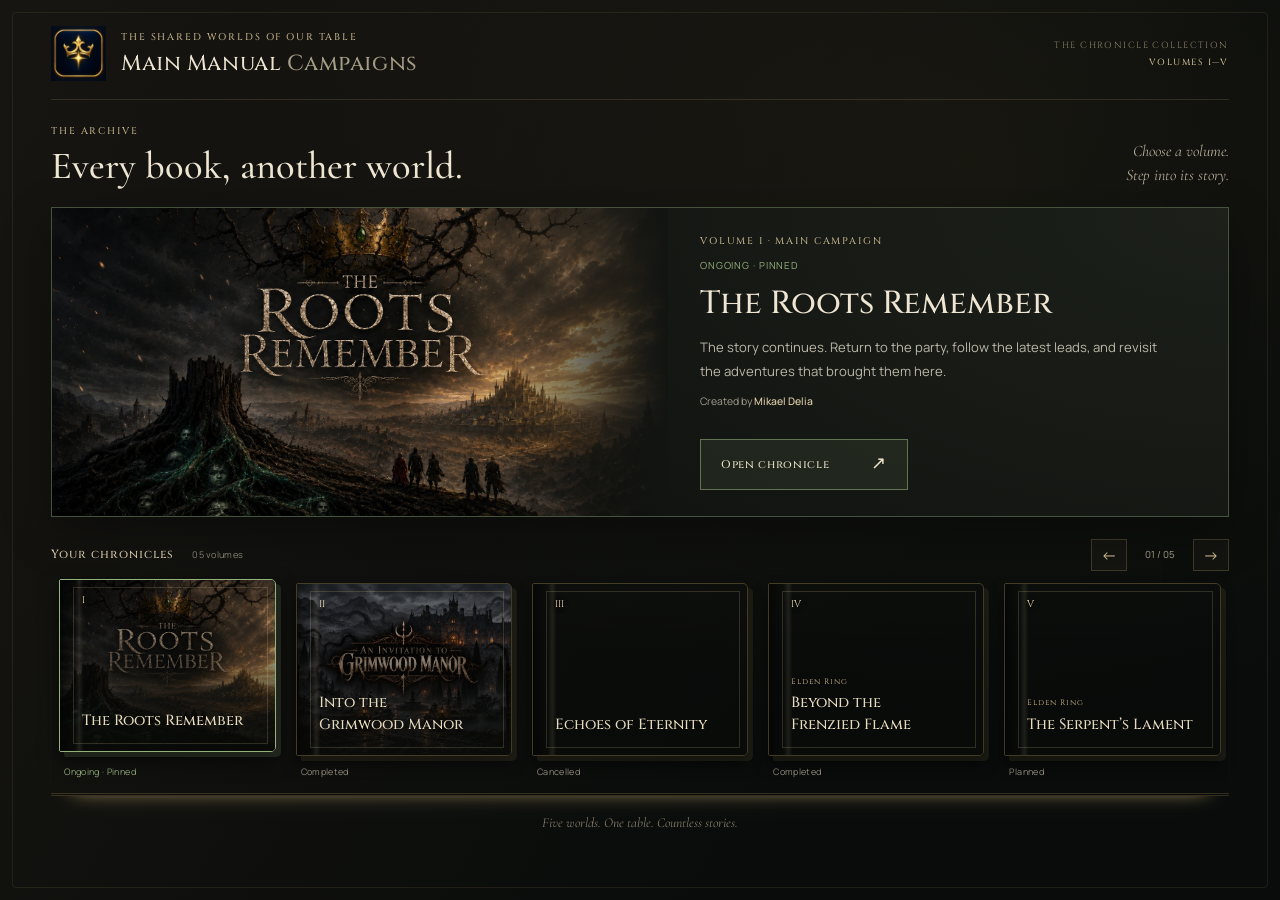
==== commit 72a13c9f: "Rework" ====
--- a/index.html
+++ b/index.html
@@ -52,7 +52,7 @@
   <link rel="stylesheet" href="grimwood-npcs.css?v=20261101-v45" />
   <link rel="stylesheet" href="serpent.css?v=20261022-covers" />
   <link rel="stylesheet" href="collection.css?v=47" />
-  <link rel="stylesheet" href="responsive-scale.css?v=47" />
+  <link rel="stylesheet" href="responsive-scale.css?v=48" />
 </head>
 <body>
   <div class="world-bg" aria-hidden="true">
@@ -677,7 +677,7 @@
   <script src="npc-archive.js?v=20261101-v45"></script>
   <script src="mystery-character.js?v=20261018-runes"></script>
   <script src="serpent.js?v=20261019-controls2"></script>
-  <script src="script.js?v=20261108-v47"></script>
+  <script src="script.js?v=20261109-v49"></script>
   <script src="grimwood-npcs.js?v=20261108-v47"></script>
   <script src="character-presentation.js?v=20261014-three-four"></script>
   <script src="echoes.js?v=20261014-three-four"></script>
--- a/responsive-scale.css
+++ b/responsive-scale.css
@@ -1,16 +1,5 @@
-/* Use the available CSS viewport, respecting browser zoom and user font settings. */
-@media(min-width:1600px){
- html{font-size:clamp(100%,1.05vw,250%)}
- body .page-shell{width:min(88vw,100rem)}
- body .character-card{min-height:clamp(32.5rem,34vw,42rem)}
- body .topbar{gap:1.1rem;padding-block:1.2rem}
- body .nav-link,body .nav-dropdown-item{padding:.7rem .9rem}
- body .npc-directory-grid{gap:1.1rem}
- body .character-portrait-stage{min-height:36rem}
- body .remembered-card{min-height:30rem}
-}
+/* Grimwood finale portrait and memorial presentation. Screen sizing uses the original styles. */
 #grimwood-remembered .remembered-card{margin-bottom:2rem}
 #grimwood-remembered .remembered-copy .btn{margin-top:1rem}
 #grimwood-remembered .remembered-portrait{object-position:center top}
 #grimwood-character-detail .character-portrait-stage img[src*="elior-resurrected"]{object-fit:contain;object-position:center}
-@media(min-width:1000px){#grimwood-character-grid{grid-template-columns:repeat(4,minmax(0,1fr))}#grimwood-character-grid .grimwood-character-card{grid-column:auto}}
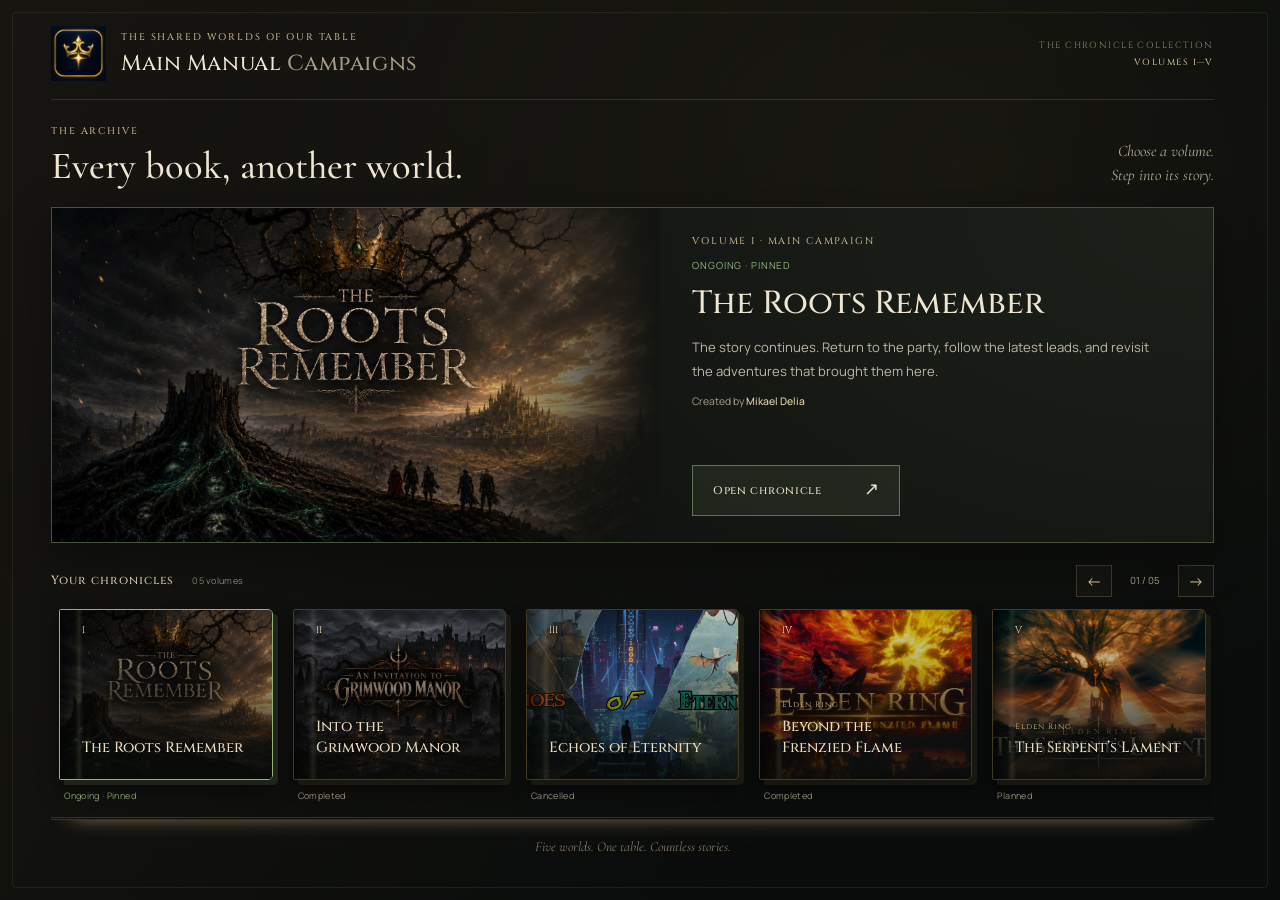
==== commit c122237c: "Improvements" ====
--- a/index.html
+++ b/index.html
@@ -38,7 +38,7 @@
   <link rel="preconnect" href="https://fonts.googleapis.com" />
   <link rel="preconnect" href="https://fonts.gstatic.com" crossorigin />
   <link href="https://fonts.googleapis.com/css2?family=Cinzel:wght@500;600;700&family=Manrope:wght@400;500;600;700&display=swap" rel="stylesheet" />
-  <link rel="stylesheet" href="style.css?v=20261018-npc-runes" />
+  <link rel="stylesheet" href="style.css?v=51" />
   <link rel="stylesheet" href="design.css?v=20261012-echoes-music" />
   <link rel="stylesheet" href="echoes.css?v=20261013-even-portraits" />
   <link rel="stylesheet" href="elden.css?v=20261014-cinematic-premise" />
@@ -51,8 +51,9 @@
   <link rel="stylesheet" href="npc-archive.css?v=20261101-v43" />
   <link rel="stylesheet" href="grimwood-npcs.css?v=20261101-v45" />
   <link rel="stylesheet" href="serpent.css?v=20261022-covers" />
-  <link rel="stylesheet" href="collection.css?v=47" />
+  <link rel="stylesheet" href="collection.css?v=51" />
   <link rel="stylesheet" href="responsive-scale.css?v=48" />
+  <link rel="stylesheet" href="grimwood-sheets.css?v=52" />
 </head>
 <body>
   <div class="world-bg" aria-hidden="true">
@@ -672,12 +673,13 @@
     </section>
   </div>
 
-  <script src="collection.js?v=47"></script>
+  <script src="collection.js?v=51"></script>
   <script src="music.js?v=20261012-echoes-music"></script>
   <script src="npc-archive.js?v=20261101-v45"></script>
   <script src="mystery-character.js?v=20261018-runes"></script>
   <script src="serpent.js?v=20261019-controls2"></script>
-  <script src="script.js?v=20261109-v49"></script>
+  <script src="grimwood-sheets.js?v=52"></script>
+  <script src="script.js?v=52"></script>
   <script src="grimwood-npcs.js?v=20261108-v47"></script>
   <script src="character-presentation.js?v=20261014-three-four"></script>
   <script src="echoes.js?v=20261014-three-four"></script>
--- a/style.css
+++ b/style.css
@@ -926,7 +926,7 @@
 .grimwood-character-card:hover,.grimwood-character-card:focus-visible{border-color:rgba(var(--accent-rgb,223,111,55),.92);box-shadow:0 24px 64px rgba(0,0,0,.52),0 0 34px rgba(var(--accent-rgb,223,111,55),.18)}
 .grimwood-character-card::after{background:linear-gradient(180deg,rgba(8,4,7,.01) 0%,rgba(8,4,7,.12) 44%,rgba(8,4,7,.94) 100%)}
 .grimwood-character-card .tag{border-color:rgba(223,111,55,.24);background:rgba(223,88,42,.055);color:#e7c6ae}
-.grimwood-character-card .character-player{color:#c28b76}
+.grimwood-character-card .character-player{color:#e1c584}
 .grimwood-character-detail-page{padding-top:20px}
 .grimwood-character-detail-wrap{border-color:rgba(var(--char-rgb),.40);background:linear-gradient(145deg,rgba(20,8,15,.97),rgba(7,7,12,.96));box-shadow:0 36px 90px rgba(0,0,0,.52),0 0 65px rgba(var(--char-rgb),.07)}
 .grimwood-character-detail-wrap .character-detail-bg{background-image:linear-gradient(90deg,rgba(10,4,8,.18),rgba(10,4,8,.91) 55%,rgba(7,6,10,.99)),var(--detail-bg);filter:saturate(.62) blur(2px);opacity:.14}
@@ -1036,7 +1036,7 @@
 .chronicle-creator>span{color:#dfd3bf}
 
 /* ---------- Grimwood character accents ---------- */
-.grimwood-character-card .character-player{color:rgb(var(--accent-rgb));text-shadow:0 0 16px rgba(var(--accent-rgb),.10)}
+.grimwood-character-card .character-player{color:#e1c584;text-shadow:none}
 .grimwood-character-card .tag{border-color:rgba(var(--accent-rgb),.24);background:rgba(var(--accent-rgb),.055);color:#ded7cf}
 .grimwood-character-detail-wrap .detail-row > span{color:rgba(var(--char-rgb),.82)}
 .grimwood-character-detail-wrap .detail-row{border-color:rgba(var(--char-rgb),.14)}
--- a/collection.css
+++ b/collection.css
@@ -14,7 +14,7 @@
 .library-feature-art{position:relative;overflow:hidden;min-height:100%;background:#090a08;display:grid;align-items:center}
 .library-feature-art:after{content:'';position:absolute;inset:0;background:linear-gradient(90deg,transparent 65%,#121411);pointer-events:none}
 .library-feature-art img{width:100%;height:100%;position:absolute;inset:0;object-fit:cover;object-position:center}
-.library-feature-copy{padding:26px 32px;position:relative;min-width:0;display:flex;flex-direction:column;align-items:start;background:radial-gradient(ellipse at top right,rgba(var(--library-accent),.08),transparent)}
+.library-feature-copy{min-height:var(--library-copy-height,0px);padding:26px 32px;position:relative;min-width:0;display:flex;flex-direction:column;align-items:start;background:radial-gradient(ellipse at top right,rgba(var(--library-accent),.08),transparent)}
 .library-status{font:.61rem/1.5 'Manrope',sans-serif;letter-spacing:.09em;color:rgb(var(--library-accent));text-transform:uppercase;margin:5px 0 12px}
 .library-feature h3{font:500 clamp(1.65rem,2.5vw,2.55rem)/1.12 'Cinzel',Georgia,serif;margin:0;max-width:22ch;text-wrap:balance;color:#eee5d2}
 .library-description{font:.82rem/1.8 'Manrope',sans-serif;color:#bcb7a8;max-width:58ch;margin:14px 0 10px}
@@ -29,18 +29,22 @@
 .library-book{min-width:0;border:0;background:none;padding:0;text-align:left;color:#e9dcc0;cursor:pointer;position:relative}
 .book-cover{display:block;position:relative;isolation:isolate;aspect-ratio:1.25;overflow:hidden;border:1px solid #967f4a66;border-radius:2px 5px 5px 2px;box-shadow:5px 5px 0 #8d7d5020,0 8px 14px #0008;transition:transform .2s,border-color .2s}
 .book-cover:before{content:'';position:absolute;inset:0;background:linear-gradient(90deg,#0008,transparent 7%,#ead7a019 9%,transparent 11%),linear-gradient(180deg,#0001 5%,#0002 30%,#090b09f2 100%);z-index:1}
-.book-cover:after{content:'';position:absolute;inset:7px 7px 7px 13px;border:1px solid #dfca932e;z-index:2;pointer-events:none}
+.book-cover:after{content:none}
 .book-cover img{position:absolute;inset:0;width:100%;height:100%;object-fit:cover;opacity:.85}
 .book-number{position:absolute;top:14px;left:22px;z-index:3;font:.6rem 'Cinzel',serif;color:#f5e3b9;text-shadow:0 1px 6px #000}
 .book-title{position:absolute;left:22px;right:15px;bottom:20px;z-index:3;font:500 clamp(.65rem,1.15vw,.95rem)/1.45 'Cinzel',Georgia,serif;text-wrap:balance}
 .book-title small{display:block;font:.5rem/1.7 'Cinzel',serif;color:#d4bc8d;letter-spacing:.12em;margin-bottom:4px}
 .book-status{display:block;margin:10px 0 0 5px;font:.56rem/1.4 'Manrope',sans-serif;color:#9b9381;letter-spacing:.04em}
-.library-book[aria-pressed=true] .book-cover{transform:translateY(-4px);border-color:rgb(var(--volume-accent));box-shadow:5px 5px 0 rgba(var(--volume-accent),.15),0 8px 20px #0009}
-.library-book[aria-pressed=true] .book-status{color:rgb(var(--volume-accent))}.library-book:hover .book-cover{transform:translateY(-4px);border-color:#e1cc99}
+.library-book[aria-pressed=true] .book-cover{border-color:rgb(var(--volume-accent));box-shadow:5px 5px 0 rgba(var(--volume-accent),.15),0 8px 20px #0009}
+.library-book[aria-pressed=true] .book-status{color:rgb(var(--volume-accent))}.library-book:hover .book-cover{border-color:#e1cc99}
 .library-colophon{text-align:center;font:italic .86rem/1.5 'Cormorant Garamond',Georgia,serif;color:#827a66;margin:17px 0 0}
 #chronicle-selector button:focus-visible{outline:2px solid #e6cb89;outline-offset:5px}
 #chronicle-selector.dismissed{display:none}
 @media(min-width:1700px){.library-feature{min-height:18rem}.book-cover{aspect-ratio:1.18}.library-inner{padding-top:2rem!important}.library-heading{margin-block:2rem 1.5rem}}
-@media(max-width:800px){.library-seal{display:none}.library-feature{grid-template-columns:1fr 1fr}.library-feature-copy{padding:20px}.library-feature h3{font-size:1.6rem}.library-shelf{gap:12px}.book-title{left:15px;right:8px;bottom:12px;font-size:.65rem}.book-cover{aspect-ratio:.85}.library-trailer{position:static;margin-top:10px}.library-brand h1{font-size:1.1rem}}
-@media(max-width:600px){#chronicle-selector{padding:0 20px}.library-brand p{font-size:.5rem;letter-spacing:.1em}.library-brand h1{font-size:1rem}.library-brand img{width:42px;height:42px}.library-brand h1 span{display:block;font-size:.7rem;letter-spacing:.24em;margin-top:5px}.library-heading>p{display:none}.library-heading h2{font-size:1.85rem}.library-feature{grid-template-columns:1fr;min-height:0}.library-feature-art{min-height:0;aspect-ratio:16/9}.library-feature-art:after{background:linear-gradient(0deg,#121411,transparent 25%)}.library-feature-copy{padding:18px 22px 22px}.library-description{margin-top:12px}.library-shelf{display:flex;overflow-x:auto;scroll-snap-type:x mandatory;padding:6px 5px 16px;gap:18px}.library-book{flex:0 0 42%;scroll-snap-align:start}.book-cover{aspect-ratio:.9}.book-title{font-size:.8rem;left:18px}.library-shelf-heading h2 span{display:none}.library-colophon{margin-bottom:10px}}
+@media(max-width:800px){.library-seal{display:none}.library-feature{grid-template-columns:1fr 1fr}.library-feature-copy{min-height:var(--library-copy-height,0px);padding:20px}.library-feature h3{font-size:1.6rem}.library-shelf{gap:12px}.book-title{left:15px;right:8px;bottom:12px;font-size:.65rem}.book-cover{aspect-ratio:.85}.library-trailer{position:static;margin-top:10px}.library-brand h1{font-size:1.1rem}}
+@media(max-width:600px){#chronicle-selector{padding:0 20px}.library-brand p{font-size:.5rem;letter-spacing:.1em}.library-brand h1{font-size:1rem}.library-brand img{width:42px;height:42px}.library-brand h1 span{display:block;font-size:.7rem;letter-spacing:.24em;margin-top:5px}.library-heading>p{display:none}.library-heading h2{font-size:1.85rem}.library-feature{grid-template-columns:1fr;min-height:0}.library-feature-art{min-height:0;aspect-ratio:16/9}.library-feature-art:after{background:linear-gradient(0deg,#121411,transparent 25%)}.library-feature-copy{min-height:var(--library-copy-height,0px);padding:18px 22px 22px}.library-description{margin-top:12px}.library-shelf{display:flex;overflow-x:auto;scroll-snap-type:x mandatory;padding:6px 5px 16px;gap:18px}.library-book{flex:0 0 42%;scroll-snap-align:start}.book-cover{aspect-ratio:.9}.book-title{font-size:.8rem;left:18px}.library-shelf-heading h2 span{display:none}.library-colophon{margin-bottom:10px}}
 @media(prefers-reduced-motion:reduce){.book-cover,.library-enter{transition:none}}
+
+/* Invisible, non-interactive previews reserve the tallest natural copy height. */
+.library-feature-copy.library-measure{position:absolute;left:0;top:0;visibility:hidden;pointer-events:none;min-height:0;height:auto;box-sizing:border-box;contain:layout style}
+#chronicle-selector{scrollbar-gutter:stable;overflow-anchor:none}
--- a/grimwood-sheets.css
+++ b/grimwood-sheets.css
@@ -0,0 +1,58 @@
+/* Scoped to active Grimwood profiles; other chronicles and memorials retain their design. */
+.grimwood-sheet { --sheet-gold:#d3ad6d; color:#e7dfd0; }
+.grimwood-sheet-heading { text-align:center; padding:12px 16px 26px; }
+.grimwood-sheet-heading .eyebrow { color:#bfa77e; font-size:.65rem; letter-spacing:.2em; }
+.grimwood-sheet-heading h2 { font-family:"Cinzel",serif; font-weight:500; font-size:clamp(1.8rem,3.2vw,3.1rem); line-height:1.2; margin:12px 0; text-wrap:balance; }
+.grimwood-sheet-heading .player-credit { color:rgb(var(--char-rgb)); margin:0; font-size:.9rem; }
+.grimwood-sheet-art { position:relative; container-type:inline-size; isolation:isolate; }
+.grimwood-sheet-art .grimwood-landscape { display:block; width:100%; height:auto; border:0; border-radius:0; }
+.grimwood-wip { position:absolute; width:44%; height:auto; left:52%; top:50%; transform:translateY(-50%); filter:drop-shadow(0 8px 15px #0009); }
+.grimoire-stats { position:absolute; width:44%; right:4%; top:50%; transform:translateY(-50%); aspect-ratio:500/410; color:var(--sheet-gold); filter:drop-shadow(0 12px 14px #000a); }
+.grimoire-frame { position:absolute; width:100%; height:100%; inset:0; overflow:visible; pointer-events:none; }
+.frame-shadow { fill:#090c12; fill-opacity:.94; }
+.frame-gold { stroke:#d3ad6d; stroke-width:1.6; }
+.frame-gem { fill:rgb(var(--char-rgb)); stroke:#f4deb3; stroke-width:.7; }
+.grimoire-stats-inner { position:absolute; inset:13% 13% 12%; text-align:center; }
+.grimoire-stats-label { font-family:"Cinzel",serif; text-transform:uppercase; font-size:.7cqw; letter-spacing:.22em; margin:0 0 .4cqw; color:#ac9979; }
+.grimoire-stats h3 { font-family:"Cinzel",serif; font-size:2.6cqw; font-weight:500; letter-spacing:.12em; line-height:1.15; margin:0; color:#f1dfbc; }
+.grimoire-specialty { margin:.55cqw 0 0; font-family:"Cormorant Garamond",Georgia,serif; font-size:1.35cqw; color:rgb(var(--char-rgb)); }
+.grimoire-divider { display:flex; align-items:center; gap:.8cqw; margin:1cqw 0 .5cqw; font-size:.65cqw; }
+.grimoire-divider::before,.grimoire-divider::after { content:""; flex:1; height:1px; background:linear-gradient(90deg,transparent,#c2a16c); }
+.grimoire-divider::after { transform:rotate(180deg); }
+.grimoire-abilities { display:grid; grid-template-columns:1fr 1fr; column-gap:2cqw; margin:0; }
+.grimoire-ability { display:flex; align-items:center; justify-content:space-between; gap:.4cqw; padding:.95cqw 0; border-bottom:1px solid #b69b6245; }
+.grimoire-ability:nth-last-child(-n+2) { border-bottom:0; }
+.grimoire-ability dt { display:flex; align-items:center; gap:.65cqw; font-family:"Cinzel",serif; font-size:1.25cqw; }
+.grimoire-ability svg { width:1.8cqw; height:1.8cqw; flex:none; }
+.grimoire-ability abbr { text-decoration:none; cursor:help; }
+.grimoire-ability dd { margin:0; font-family:"Cormorant Garamond",Georgia,serif; font-size:2.9cqw; font-weight:500; line-height:1; font-variant-numeric:tabular-nums; color:#f5e8ce; }
+.grimwood-sheet-lore { display:grid; grid-template-columns:230px minmax(0,1fr); gap:40px; padding:32px clamp(18px,3vw,40px); margin-top:12px; background:linear-gradient(110deg,#151014bb,#0b0b0f77); border-block:1px solid #b9985e38; }
+.grimwood-sheet-identity { border-right:1px solid #b9985e38; padding-right:28px; }
+.grimwood-sheet-identity .eyebrow { color:#b79b69; font-size:.65rem; letter-spacing:.14em; }
+.grimwood-sheet-identity dl { margin:20px 0 0; }
+.grimwood-sheet-identity dl div+div { margin-top:22px; }
+.grimwood-sheet-identity dt { font-size:.65rem; letter-spacing:.13em; text-transform:uppercase; color:#a59c8e; margin-bottom:6px; }
+.grimwood-sheet-identity dd { margin:0; font-family:"Cinzel",serif; font-size:1rem; color:rgb(var(--char-rgb)); }
+.grimwood-sheet .grimwood-sheet-story { padding:0; margin:0; border:0; background:none; min-width:0; }
+.grimwood-sheet-story h3 { font-family:"Cinzel",serif; font-size:1.1rem; font-weight:500; margin:0 0 16px; color:#dfc99f; }
+.grimwood-sheet-story .biography-scroll { max-height:260px; scrollbar-color:#ac8959 transparent; }
+.grimwood-sheet-story p { color:#c6bfb5; }
+@media(max-width:700px) {
+  .grimwood-sheet-heading { padding-inline:0; }
+  .grimwood-sheet-heading .eyebrow { font-size:.55rem; }
+  .grimoire-stats { position:relative; top:auto; right:auto; transform:none; width:min(100%,480px); margin:8px auto 0; container-type:inline-size; }
+  .grimoire-stats-label { font-size:1.8cqw; margin-bottom:1cqw; }
+  .grimoire-stats h3 { font-size:6cqw; }
+  .grimoire-specialty { font-size:3.5cqw; margin-top:1.5cqw; }
+  .grimoire-divider { gap:2cqw; margin:2cqw 0 1cqw; font-size:1.8cqw; }
+  .grimoire-abilities { column-gap:5cqw; }
+  .grimoire-ability { padding:2.3cqw 0; }
+  .grimoire-ability dt { gap:1.8cqw; font-size:3cqw; }
+  .grimoire-ability svg { width:4.5cqw; height:4.5cqw; }
+  .grimoire-ability dd { font-size:7cqw; }
+  .grimwood-sheet-lore { grid-template-columns:1fr; gap:26px; padding:24px 16px; }
+  .grimwood-sheet-identity { border-right:0; border-bottom:1px solid #b9985e38; padding:0 0 22px; }
+  .grimwood-sheet-identity dl { display:grid; grid-template-columns:1fr 1fr; gap:20px; margin-top:16px; }
+  .grimwood-sheet-identity dl div+div { margin:0; }
+}
+@media print { .grimwood-sheet-story .biography-scroll { max-height:none; overflow:visible; } }
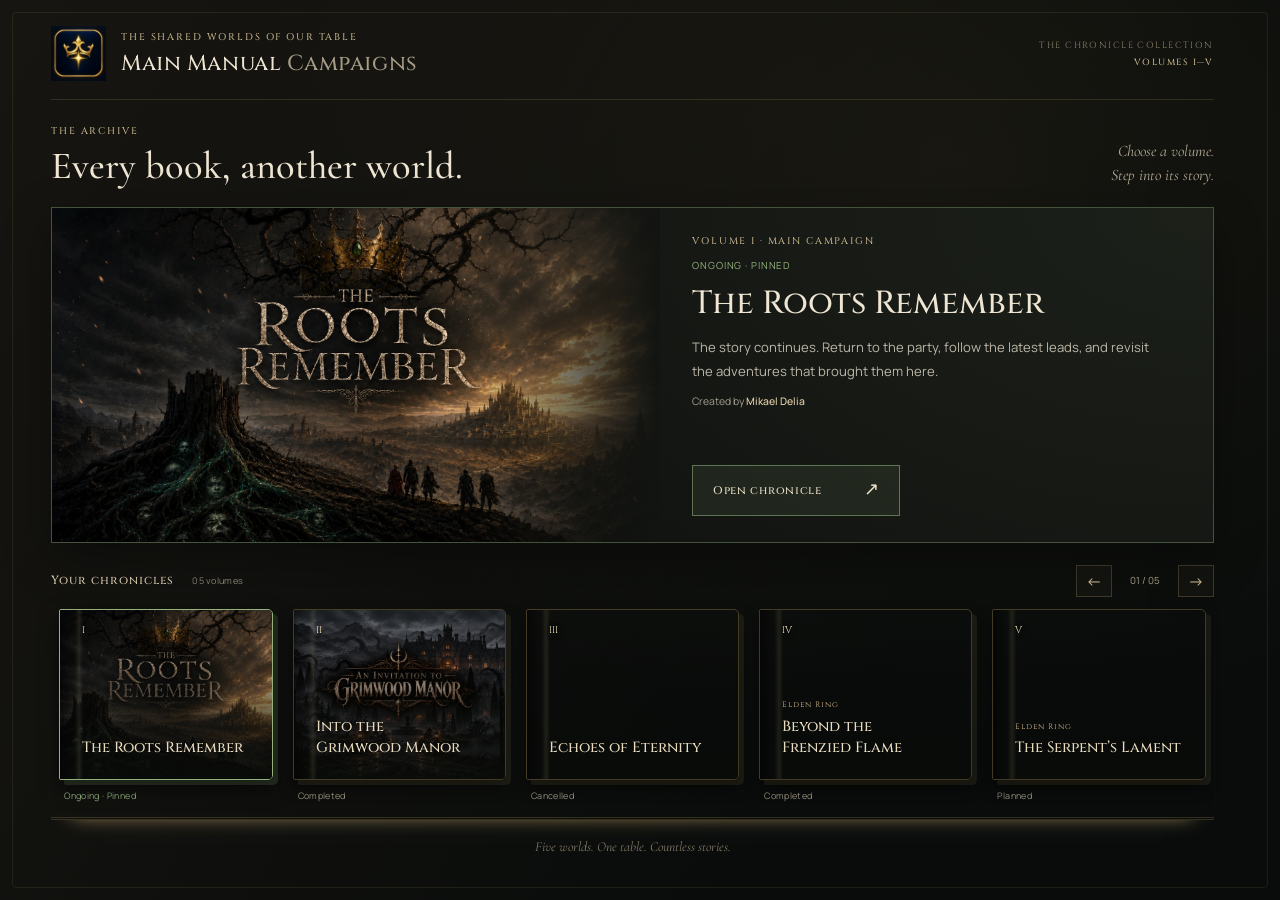
==== commit 97d2d92b: "ER/GM Updated Portraits and Stats" ====
--- a/index.html
+++ b/index.html
@@ -54,6 +54,7 @@
   <link rel="stylesheet" href="collection.css?v=51" />
   <link rel="stylesheet" href="responsive-scale.css?v=48" />
   <link rel="stylesheet" href="grimwood-sheets.css?v=52" />
+  <link rel="stylesheet" href="elden-sheets.css?v=53" />
 </head>
 <body>
   <div class="world-bg" aria-hidden="true">
@@ -564,7 +565,7 @@
           <div class="elden-archive-heading"><span aria-hidden="true"></span><h2 id="elden-archive-title">Explore the Chronicle</h2><span aria-hidden="true"></span></div>
           <div class="elden-entrance-grid">
             <button type="button" class="elden-entrance elden-entrance-champions" data-elden-page="characters">
-              <img src="assets/elden/characters/son-goku-card.webp" alt="" loading="lazy" decoding="async">
+              <img src="assets/elden/characters/sheets/son-goku-original-card.webp" alt="" loading="lazy" decoding="async">
               <span class="elden-entrance-copy"><span class="elden-entrance-kicker">VII · Fallen Champions</span><strong>The Seven Champions</strong><span class="elden-entrance-description">Their stories. Their godly forms.</span><span class="elden-entrance-link">Meet the Characters <span aria-hidden="true">→</span></span></span>
             </button>
             <button type="button" class="elden-entrance elden-entrance-npcs" data-elden-page="npcs">
@@ -678,13 +679,14 @@
   <script src="npc-archive.js?v=20261101-v45"></script>
   <script src="mystery-character.js?v=20261018-runes"></script>
   <script src="serpent.js?v=20261019-controls2"></script>
-  <script src="grimwood-sheets.js?v=52"></script>
-  <script src="script.js?v=52"></script>
+  <script src="grimwood-sheets.js?v=54"></script>
+  <script src="script.js?v=54"></script>
   <script src="grimwood-npcs.js?v=20261108-v47"></script>
   <script src="character-presentation.js?v=20261014-three-four"></script>
-  <script src="echoes.js?v=20261014-three-four"></script>
-  <script src="elden.js?v=20261014-npc-archive"></script>
+  <script src="echoes.js?v=54"></script>
+  <script src="elden-sheets.js?v=54"></script>
+  <script src="elden.js?v=54"></script>
   <script src="biographies.js?v=20261014-bios"></script>
-  <script src="chronicle-tools.js?v=20261108-v47"></script>
+  <script src="chronicle-tools.js?v=54"></script>
 </body>
 </html>
--- a/elden-sheets.css
+++ b/elden-sheets.css
@@ -0,0 +1,31 @@
+/* Landscape character sheets inherit the established Grimwood stat-block design. */
+.elden-sheet { --sheet-gold:#d3ad6d; }
+.elden-sheet-controls { display:flex; justify-content:space-between; align-items:center; gap:18px; padding:0 8px 18px; }
+.elden-sheet-status { margin:0; color:#d6c7a5; font-family:"Cinzel",serif; font-size:.85rem; letter-spacing:.04em; }
+.elden-sheet-status strong { font-weight:500; color:#f2e1b8; }
+.elden-sheet-toggle { border:1px solid #b39760a0; border-radius:2px; background:linear-gradient(135deg,#2c2519,#17140e); color:#e8d4a9; padding:12px 20px; font-family:"Cinzel",serif; font-size:.75rem; cursor:pointer; }
+.elden-sheet-toggle:hover { background:#352c1d; border-color:#e7c68b; }
+.elden-sheet-toggle:focus-visible,.elden-landscape-toggle:focus-visible { outline:2px solid #e7c68b; outline-offset:4px; }
+.elden-sheet-toggle:disabled { opacity:.5; cursor:wait; }
+.elden-landscape-toggle { display:grid; width:100%; padding:0; margin:0; border:0; border-radius:0; background:#101014; cursor:pointer; overflow:hidden; }
+.elden-landscape-toggle:disabled { cursor:wait; }
+.elden-landscape-toggle .elden-sheet-image { display:block; grid-area:1/1; width:100%; height:100%; object-fit:contain; min-width:0; transition:opacity .55s ease; }
+.elden-sheet-godly { opacity:0; }
+.is-godly .elden-sheet-original { opacity:0; }
+.is-godly .elden-sheet-godly { opacity:1; }
+.elden-sheet-art .grimoire-stats { pointer-events:none; }
+.elden-sheet .grimoire-stats-label { font-size:.9cqw; letter-spacing:.12em; }
+.elden-sheet .grimoire-specialty { font-size:1.2cqw; line-height:1.25; min-height:1.5cqw; }
+.elden-sheet-help { text-align:right; font-size:.72rem; color:#a89c88; margin:12px 8px 22px; }
+.elden-sheet .grimwood-sheet-lore { background:linear-gradient(110deg,#171510bb,#0b0c0c77); }
+.elden-sheet .frame-gem { fill:#d9b973; }
+.elden-sheet.is-godly .frame-gem { fill:#bcb0ee; }
+.elden-sheet.is-godly .elden-sheet-form { color:#d7c9ff; }
+@media(max-width:700px) {
+  .elden-sheet-controls { align-items:flex-start; flex-direction:column; gap:12px; padding-inline:0; }
+  .elden-sheet-toggle { width:100%; }
+  .elden-sheet .grimoire-stats-label { font-size:2.1cqw; }
+  .elden-sheet .grimoire-specialty { font-size:3cqw; min-height:4cqw; }
+  .elden-sheet-help { text-align:center; }
+}
+@media(prefers-reduced-motion:reduce) { .elden-landscape-toggle .elden-sheet-image { transition:none; } }
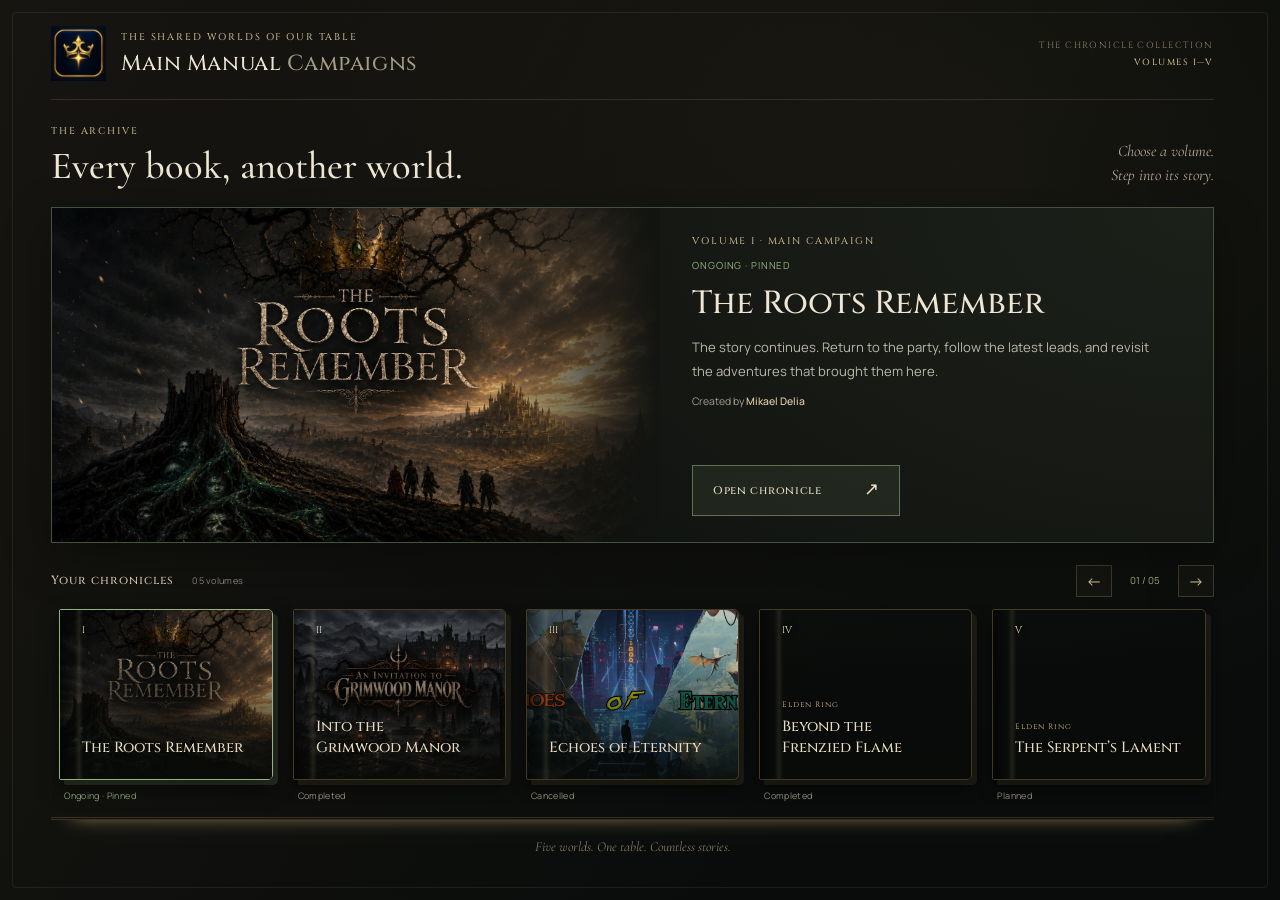
==== commit 223ebb83: "TRR Update" ====
--- a/index.html
+++ b/index.html
@@ -54,6 +54,7 @@
   <link rel="stylesheet" href="collection.css?v=51" />
   <link rel="stylesheet" href="responsive-scale.css?v=48" />
   <link rel="stylesheet" href="grimwood-sheets.css?v=52" />
+  <link rel="stylesheet" href="roots-sheets.css?v=55" />
   <link rel="stylesheet" href="elden-sheets.css?v=53" />
 </head>
 <body>
@@ -677,10 +678,11 @@
   <script src="collection.js?v=51"></script>
   <script src="music.js?v=20261012-echoes-music"></script>
   <script src="npc-archive.js?v=20261101-v45"></script>
-  <script src="mystery-character.js?v=20261018-runes"></script>
+  <script src="mystery-character.js?v=55"></script>
   <script src="serpent.js?v=20261019-controls2"></script>
   <script src="grimwood-sheets.js?v=54"></script>
-  <script src="script.js?v=54"></script>
+  <script src="roots-sheets.js?v=55"></script>
+  <script src="script.js?v=56"></script>
   <script src="grimwood-npcs.js?v=20261108-v47"></script>
   <script src="character-presentation.js?v=20261014-three-four"></script>
   <script src="echoes.js?v=54"></script>
--- a/roots-sheets.css
+++ b/roots-sheets.css
@@ -0,0 +1,8 @@
+
+.roots-sheet .grimoire-specialty { color:#dbc8a3; }
+.roots-sheet .mystery-digits { font-family:Georgia,serif; font-size:1em; line-height:1; }
+.roots-sheet .mystery-digits .mystery-symbol-line { gap:0; }
+.roots-sheet .mystery-digits .mystery-symbol-slot { width:.6em; flex-basis:.6em; height:1.1em; }
+.roots-sheet .mystery-digits .mystery-symbol-glyph { line-height:1; }
+.roots-sheet .grimoire-stats .mystery-symbols:not(.mystery-digits) { font-size:.7em; }
+.roots-sheet .grimwood-sheet-heading .mystery-symbols { font-size:.65em; }
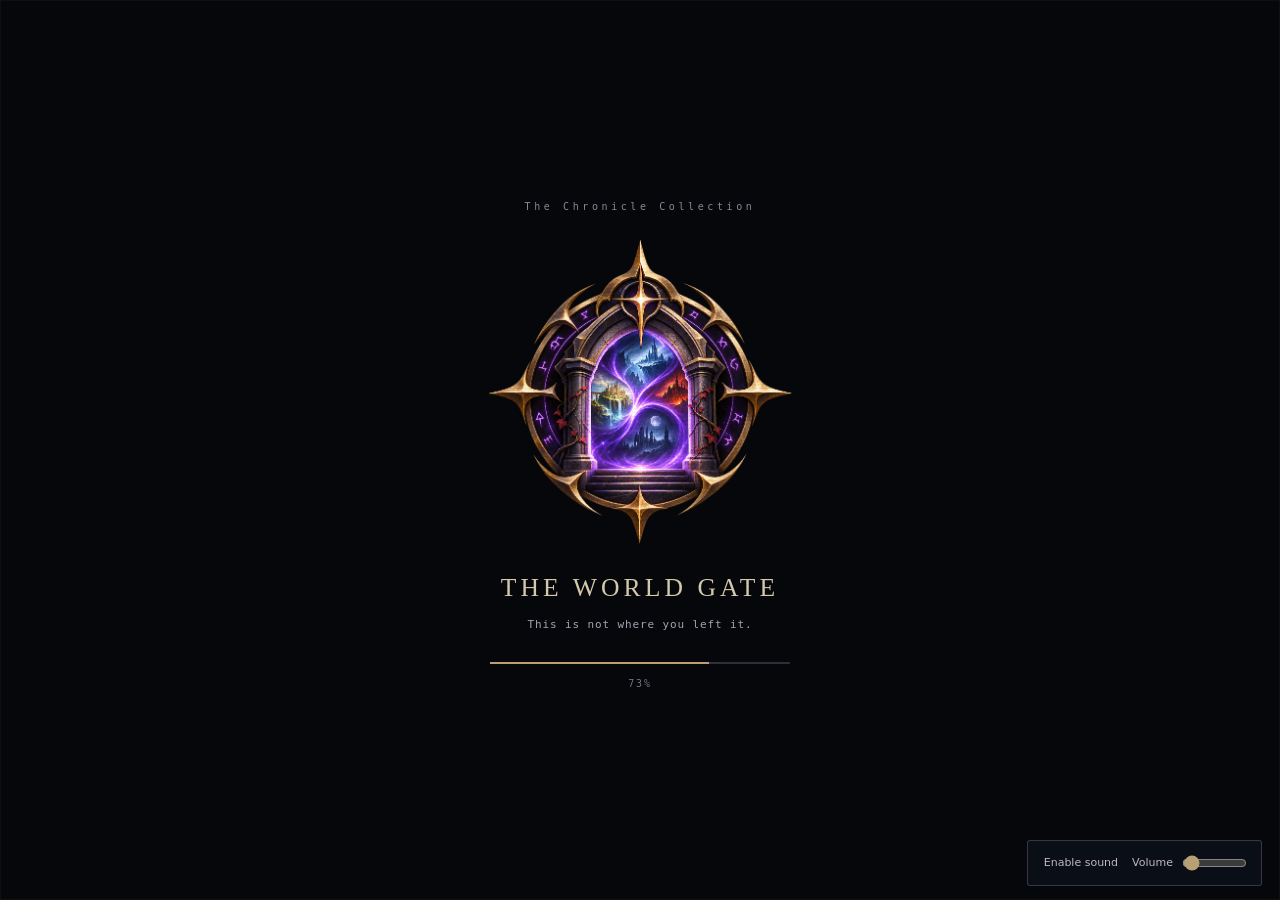
==== commit 8f41285e: "Website Crash" ====
--- a/index.html
+++ b/index.html
@@ -50,14 +50,31 @@
   <link rel="stylesheet" href="mystery-character.css?v=20261019-short-bio" />
   <link rel="stylesheet" href="npc-archive.css?v=20261101-v43" />
   <link rel="stylesheet" href="grimwood-npcs.css?v=20261101-v45" />
-  <link rel="stylesheet" href="serpent.css?v=20261022-covers" />
+  <link rel="stylesheet" href="serpent.css?v=58" />
   <link rel="stylesheet" href="collection.css?v=51" />
   <link rel="stylesheet" href="responsive-scale.css?v=48" />
-  <link rel="stylesheet" href="grimwood-sheets.css?v=52" />
-  <link rel="stylesheet" href="roots-sheets.css?v=55" />
-  <link rel="stylesheet" href="elden-sheets.css?v=53" />
+  <link rel="stylesheet" href="grimwood-sheets.css?v=58" />
+  <link rel="stylesheet" href="roots-sheets.css?v=57" />
+  <link rel="stylesheet" href="elden-sheets.css?v=58" />
+  <link rel="stylesheet" href="valen-farewell.css?v=59-cursor-fix" />
+  <link rel="stylesheet" href="rift.css?v=61" />
 </head>
-<body>
+<body class="rift-booting">
+  <section id="rift-loader" class="rift-loader" role="dialog" aria-modal="true" aria-label="Loading the archive" tabindex="-1" data-phase="clean">
+    <div class="rift-boot-inner">
+      <p class="rift-boot-eyebrow">The Chronicle Collection</p>
+      <div class="rift-logo-stack" aria-hidden="true">
+        <img class="rift-logo-old" src="assets/site-logo.webp" alt="" width="310" height="310" fetchpriority="high">
+        <img class="rift-logo-new" src="assets/rift/world-gate-logo.png" alt="" width="310" height="310" fetchpriority="high">
+        <img class="rift-logo-slice" src="assets/rift/world-gate-logo.png" alt="" width="310" height="310">
+      </div>
+      <h1 class="rift-boot-title">Main Manual Campaigns</h1>
+      <p class="rift-boot-status" role="status">Opening the archive…</p>
+      <div class="rift-progress" aria-hidden="true"><span></span></div>
+      <p class="rift-boot-count" aria-hidden="true">0%</p>
+    </div>
+  </section>
+  <noscript><style>.rift-loader{display:none}body.rift-booting{overflow:auto!important}</style><p>Enable JavaScript to view the archive.</p></noscript>
   <div class="world-bg" aria-hidden="true">
     <div class="aurora aurora-a"></div>
     <div class="aurora aurora-b"></div>
@@ -675,14 +692,16 @@
     </section>
   </div>
 
-  <script src="collection.js?v=51"></script>
+  <script src="rift.js?v=61"></script>
+  <script src="valen-farewell.js?v=60"></script>
+  <script src="collection.js?v=60"></script>
   <script src="music.js?v=20261012-echoes-music"></script>
   <script src="npc-archive.js?v=20261101-v45"></script>
-  <script src="mystery-character.js?v=55"></script>
+  <script src="mystery-character.js?v=57"></script>
   <script src="serpent.js?v=20261019-controls2"></script>
   <script src="grimwood-sheets.js?v=54"></script>
   <script src="roots-sheets.js?v=55"></script>
-  <script src="script.js?v=56"></script>
+  <script src="script.js?v=59"></script>
   <script src="grimwood-npcs.js?v=20261108-v47"></script>
   <script src="character-presentation.js?v=20261014-three-four"></script>
   <script src="echoes.js?v=54"></script>
--- a/serpent.css
+++ b/serpent.css
@@ -18,8 +18,8 @@
 .serpent-nav .nav-link{white-space:nowrap}
 .serpent-shell .nav-link.active,.serpent-shell .nav-link:hover{background:#9b84401a;color:#e2d3b1;border-color:#b69b5c44}
 .serpent-shell button:focus-visible,.serpent-shell a:focus-visible,.serpent-trailer button:focus-visible,.serpent-trailer input:focus-visible{outline:2px solid #ead29c;outline-offset:5px}
-.serpent-hero{position:relative;isolation:isolate;min-height:540px;display:grid;align-items:center;text-align:center;overflow:hidden;border:1px solid #b49a603f;background:#22231a}
-.serpent-hero::after{content:'';position:absolute;inset:12px;z-index:-1;border:1px solid #d1b7772b;pointer-events:none}
+.serpent-hero{position:relative;border-radius:var(--panel-radius, 24px);isolation:isolate;min-height:540px;display:grid;align-items:center;text-align:center;overflow:hidden;border:1px solid #b49a603f;background:#22231a}
+.serpent-hero::after{content:'';position:absolute;inset:12px;border-radius:calc(var(--panel-radius, 24px) - 12px);z-index:-1;border:1px solid #d1b7772b;pointer-events:none}
 .serpent-hero-art{position:absolute;inset:0;width:100%;height:100%;object-fit:cover;object-position:50% 46%;z-index:-3}
 .serpent-hero::before{content:'';position:absolute;inset:0;z-index:-2;background:linear-gradient(180deg,#11120f63 0%,#11120f4d 30%,#11120f9c 63%,#11120ff0 100%),linear-gradient(90deg,#11120f12,#11120f45)}
 .serpent-hero-meta{position:absolute;top:31px;left:35px;right:35px;display:flex;justify-content:space-between;gap:12px;color:#e0d0a8;font-size:.62rem;font-weight:600;letter-spacing:.16em;text-transform:uppercase;text-shadow:0 2px 9px #000}
--- a/grimwood-sheets.css
+++ b/grimwood-sheets.css
@@ -4,8 +4,8 @@
 .grimwood-sheet-heading .eyebrow { color:#bfa77e; font-size:.65rem; letter-spacing:.2em; }
 .grimwood-sheet-heading h2 { font-family:"Cinzel",serif; font-weight:500; font-size:clamp(1.8rem,3.2vw,3.1rem); line-height:1.2; margin:12px 0; text-wrap:balance; }
 .grimwood-sheet-heading .player-credit { color:rgb(var(--char-rgb)); margin:0; font-size:.9rem; }
-.grimwood-sheet-art { position:relative; container-type:inline-size; isolation:isolate; }
-.grimwood-sheet-art .grimwood-landscape { display:block; width:100%; height:auto; border:0; border-radius:0; }
+.grimwood-sheet-art { position:relative; container-type:inline-size; isolation:isolate; overflow:hidden; border-radius:var(--inner-radius, 16px); }
+.grimwood-sheet-art .grimwood-landscape { display:block; width:100%; height:auto; border:0; border-radius:inherit; }
 .grimwood-wip { position:absolute; width:44%; height:auto; left:52%; top:50%; transform:translateY(-50%); filter:drop-shadow(0 8px 15px #0009); }
 .grimoire-stats { position:absolute; width:44%; right:4%; top:50%; transform:translateY(-50%); aspect-ratio:500/410; color:var(--sheet-gold); filter:drop-shadow(0 12px 14px #000a); }
 .grimoire-frame { position:absolute; width:100%; height:100%; inset:0; overflow:visible; pointer-events:none; }
--- a/roots-sheets.css
+++ b/roots-sheets.css
@@ -3,6 +3,7 @@
 .roots-sheet .mystery-digits { font-family:Georgia,serif; font-size:1em; line-height:1; }
 .roots-sheet .mystery-digits .mystery-symbol-line { gap:0; }
 .roots-sheet .mystery-digits .mystery-symbol-slot { width:.6em; flex-basis:.6em; height:1.1em; }
+.roots-sheet .mystery-digits .mystery-number-slot { width:1.2em; flex-basis:1.2em; font-variant-numeric:tabular-nums; }
 .roots-sheet .mystery-digits .mystery-symbol-glyph { line-height:1; }
 .roots-sheet .grimoire-stats .mystery-symbols:not(.mystery-digits) { font-size:.7em; }
 .roots-sheet .grimwood-sheet-heading .mystery-symbols { font-size:.65em; }
--- a/elden-sheets.css
+++ b/elden-sheets.css
@@ -7,9 +7,9 @@
 .elden-sheet-toggle:hover { background:#352c1d; border-color:#e7c68b; }
 .elden-sheet-toggle:focus-visible,.elden-landscape-toggle:focus-visible { outline:2px solid #e7c68b; outline-offset:4px; }
 .elden-sheet-toggle:disabled { opacity:.5; cursor:wait; }
-.elden-landscape-toggle { display:grid; width:100%; padding:0; margin:0; border:0; border-radius:0; background:#101014; cursor:pointer; overflow:hidden; }
+.elden-landscape-toggle { display:grid; width:100%; padding:0; margin:0; border:0; border-radius:inherit; background:#101014; cursor:pointer; overflow:hidden; }
 .elden-landscape-toggle:disabled { cursor:wait; }
-.elden-landscape-toggle .elden-sheet-image { display:block; grid-area:1/1; width:100%; height:100%; object-fit:contain; min-width:0; transition:opacity .55s ease; }
+.elden-landscape-toggle .elden-sheet-image { border-radius:inherit; display:block; grid-area:1/1; width:100%; height:100%; object-fit:contain; min-width:0; transition:opacity .55s ease; }
 .elden-sheet-godly { opacity:0; }
 .is-godly .elden-sheet-original { opacity:0; }
 .is-godly .elden-sheet-godly { opacity:1; }
--- a/valen-farewell.css
+++ b/valen-farewell.css
@@ -0,0 +1,123 @@
+/* The farewell is self-contained, with local artwork and resolution-independent UI. */
+body.valen-open { overflow: hidden !important; }
+.valen-scene {
+  position: fixed; inset: 0; z-index: 2147483000; isolation: isolate;
+  width: 100%; height: 100%; height: 100dvh; overflow: clip;
+  color: #fff3d8; background: #061821; font-family: Georgia, 'Times New Roman', serif;
+  overscroll-behavior: contain; cursor: auto;
+}
+.valen-scene[hidden] { display: none !important; }
+.valen-scene *, .valen-scene button { box-sizing: border-box; cursor: auto; }
+.valen-scene button { cursor: pointer; font: inherit; }
+.valen-scene button:focus-visible { outline: 2px solid #d2fff8; outline-offset: 6px; }
+.valen-backdrop {
+  position: absolute; inset: -14%; z-index: -4;
+  background: #071e31 url('assets/valen-farewell/infinite-corridor.png') center / cover no-repeat;
+  animation: valen-corridor 38s ease-in-out infinite alternate;
+  filter: saturate(.85) brightness(.7);
+}
+.valen-atmosphere {
+  position: absolute; inset: -20%; z-index: -3; pointer-events: none;
+  background: conic-gradient(from 30deg at 52% 48%, transparent 0deg, #58ffe31a 38deg, transparent 80deg, #be5cdb21 145deg, transparent 200deg, #66f5e71c 265deg, transparent 330deg);
+  mix-blend-mode: screen; animation: valen-current 65s linear infinite;
+}
+.valen-canvas { position: absolute; inset: 0; width: 100%; height: 100%; z-index: -2; pointer-events: none; }
+.valen-vignette {
+  position: absolute; inset: 0; z-index: -1; pointer-events: none;
+  background: radial-gradient(ellipse at 53% 42%, transparent 12%, #03131b66 75%, #020d14d9 100%), linear-gradient(0deg, #020b13e6, transparent 47%, #03101c66);
+}
+.valen-location {
+  position: absolute; top: 5.5%; left: 5.5%; margin: 0;
+  color: #d3ebe8b5; font: 500 clamp(10px, .8vw, 24px)/1.5 Georgia, serif;
+  text-transform: uppercase; letter-spacing: .32em;
+}
+.valen-location::before { content: '✧'; color: #c9b477; margin-right: 1em; }
+.valen-exit {
+  position: absolute; right: 3.5%; top: 4%; padding: .8em 1em;
+  border: 1px solid #c3cfcc45; background: #04181b80; color: #dcebe4;
+  font-size: clamp(12px, .8vw, 24px) !important; letter-spacing: .07em;
+}
+.valen-exit:hover { background: #123e42bd; border-color: #cbb881; }
+.valen-figure { position: absolute; left: 1%; bottom: -23%; height: 118%; width: 48%; margin: 0; pointer-events: none; animation: valen-arrive 1.1s ease-out both; }
+.valen-portrait {
+  display: block; width: 100%; height: 100%; object-fit: contain; object-position: center bottom;
+  filter: drop-shadow(0 0 28px #25f5e21f) drop-shadow(12px 15px 24px #000a);
+  animation: valen-breathe 7s ease-in-out infinite;
+}
+.valen-dialogue {
+  position: absolute; left: 38%; right: 5.5%; bottom: 11%;
+  padding: clamp(27px, 2.7vw, 85px) clamp(26px, 3.2vw, 112px) clamp(19px, 1.7vw, 54px);
+  border: 1px solid #c7b47a; border-radius: 2px 22px 2px 22px;
+  background: linear-gradient(115deg, #092c32f5, #0a1a2af7 62%, #251c32f5);
+  box-shadow: 0 0 0 5px #03151dbd, 0 0 0 6px #bbab775c, 0 28px 85px #000a, inset 0 0 45px #63ddc409;
+  animation: valen-panel-in .8s .25s ease-out both;
+}
+.valen-dialogue::before { content: ''; position: absolute; inset: 9px; border: 1px solid #d5c08930; border-radius: 0 15px 0 15px; pointer-events: none; }
+.valen-name {
+  position: absolute; left: 7%; top: 0; transform: translateY(-56%);
+  margin: 0; padding: .4em 1.5em; border: 1px solid #d9c38a;
+  background: linear-gradient(100deg, #153c3c, #102331); box-shadow: 0 3px 15px #0008;
+  color: #f2dfaf; font: 500 clamp(20px, 1.7vw, 54px)/1.15 Georgia, serif; letter-spacing: .09em;
+}
+.valen-name::before, .valen-name::after { content: '◆'; position: absolute; top: 50%; transform: translateY(-50%); font-size: .35em; color: #dcc584; }
+.valen-name::before { left: .9em; } .valen-name::after { right: .9em; }
+.valen-text {
+  position: relative; margin: 0; min-height: 7.4em;
+  font-size: clamp(20px, 1.65vw, 58px); line-height: 1.55; font-weight: 400;
+  color: #f5eddc; text-wrap: pretty; text-shadow: 0 2px 3px #0008;
+}
+.valen-text em { color: #b9f4e4; }
+.valen-letter { opacity: 0; }
+.valen-letter.is-visible { opacity: 1; }
+.valen-footer { display: flex; align-items: center; justify-content: space-between; min-height: 2.8em; margin-top: 1em; gap: 1em; font-size: clamp(13px, .95vw, 30px); }
+.valen-counter { color: #c8bf9d; font-variant-numeric: tabular-nums; letter-spacing: .22em; }
+.valen-next, .valen-reveal {
+  border: none; padding: .65em .2em .65em 1em; background: transparent; color: #f0db9e; letter-spacing: .06em;
+}
+.valen-next[hidden], .valen-reveal[hidden] { display: none !important; }
+.valen-next { animation: valen-next-in .35s ease-out both; }
+.valen-next span { display: inline-block; color: #a5ead9; margin-left: .85em; animation: valen-arrow 1.6s ease-in-out infinite; }
+.valen-next:hover { color: #fff5cf; text-shadow: 0 0 15px #b9f4e488; }
+.valen-reveal { color: #a4bfbe; font-size: .85em !important; }
+.valen-sr { position: absolute; width: 1px; height: 1px; padding: 0; margin: -1px; overflow: hidden; clip-path: inset(50%); white-space: nowrap; border: 0; }
+@keyframes valen-corridor { from { transform: scale(1) rotate(-5deg); } to { transform: scale(1.13) rotate(6deg); } }
+@keyframes valen-current { to { transform: rotate(360deg); } }
+@keyframes valen-breathe { 50% { transform: translateY(-.6%) rotate(.25deg); } }
+@keyframes valen-arrive { from { opacity: 0; transform: translateX(-3%); } to { opacity: 1; transform: none; } }
+@keyframes valen-panel-in { from { opacity: 0; transform: translateY(20px); } to { opacity: 1; transform: none; } }
+@keyframes valen-next-in { from { opacity: 0; transform: translateX(-7px); } to { opacity: 1; transform: none; } }
+@keyframes valen-arrow { 50% { transform: translateX(5px); opacity: .55; } }
+@media (max-width: 700px) {
+  .valen-location { top: 4%; left: 5%; max-width: 52%; font-size: 10px; }
+  .valen-exit { top: 3%; right: 4%; font-size: 11px !important; }
+  .valen-figure { height: 85%; width: 100%; left: -14%; bottom: 11%; }
+  .valen-dialogue { left: 5%; right: 5%; bottom: max(4%, env(safe-area-inset-bottom)); padding: 28px 23px 14px; border-radius: 2px 16px 2px 16px; }
+  .valen-text { font-size: clamp(16px, 4.3vw, 21px); line-height: 1.45; min-height: 9em; }
+  .valen-name { font-size: 21px; }
+  .valen-footer { margin-top: .45em; font-size: 13px; }
+}
+@media (max-height: 550px) and (min-width: 701px) {
+  .valen-dialogue { bottom: 6%; padding: 22px 26px 12px; }
+  .valen-text { font-size: 16px; min-height: 7.4em; line-height: 1.4; }
+  .valen-footer { margin-top: .3em; font-size: 12px; }
+  .valen-name { font-size: 20px; }
+}
+@media (max-width: 700px) and (max-height: 650px) {
+  .valen-text { font-size: 15px; min-height: 9em; line-height: 1.35; }
+  .valen-dialogue { bottom: 3%; padding-top: 24px; }
+}
+@media (prefers-reduced-motion: reduce) {
+  .valen-scene *, .valen-scene *::before, .valen-scene *::after { animation: none !important; transition: none !important; }
+}
+body.valen-open .custom-cursor { display: none !important; }
+
+/* Valen uses the system pointer: do not hide both the custom cursor and the system cursor.
+   The main site's custom-cursor-enabled rule sets cursor:none !important on all elements.
+   This scene deliberately hides the decorative custom cursor, so restore native pointers here. */
+html.custom-cursor-enabled body.valen-open .valen-scene,
+html.custom-cursor-enabled body.valen-open .valen-scene * {
+  cursor: default !important;
+}
+html.custom-cursor-enabled body.valen-open .valen-scene button {
+  cursor: pointer !important;
+}
--- a/rift.css
+++ b/rift.css
@@ -0,0 +1,70 @@
+/* Corruption is confined to the boot screen and archive, never the dialogue. */
+body.rift-booting { overflow: hidden !important; }
+.rift-loader { position: fixed; inset: 0; z-index: 2147483050; display: grid; place-items: center; overflow: clip; background: #06070a; color: #d5caae; font-family: Georgia, serif; }
+.rift-loader[hidden] { display: none !important; }
+.rift-boot-inner { width: min(520px, 86vw); text-align: center; position: relative; }
+.rift-boot-eyebrow { margin: 0 0 24px; font: 10px/1.5 monospace; letter-spacing: .36em; color: #8c8997; }
+.rift-logo-stack { position: relative; width: clamp(170px, 24vw, 310px); aspect-ratio: 1; margin: auto; }
+.rift-logo-stack img { position: absolute; inset: 0; width: 100%; height: 100%; object-fit: contain; }
+.rift-logo-old { filter: drop-shadow(0 0 20px #b4933a25); }
+.rift-logo-new { opacity: 0; }
+.rift-logo-slice { opacity: 0; }
+.rift-boot-title { margin: 28px 0 14px; font-size: clamp(19px, 2vw, 28px); letter-spacing: .16em; text-transform: uppercase; font-weight: 400; }
+.rift-boot-status { min-height: 1.5em; font: 11px/1.5 monospace; color: #aba1b3; letter-spacing: .08em; }
+.rift-progress { height: 2px; margin: 28px auto 12px; width: min(300px, 75%); background: #322c39; overflow: hidden; }
+.rift-progress span { display: block; height: 100%; width: 0; background: #bb9e74; box-shadow: 0 0 14px #ba89f8; }
+.rift-boot-count { color: #777180; font: 10px/1.5 monospace; letter-spacing: .18em; }
+.rift-loader::after { content: ''; pointer-events: none; position: absolute; inset: 0; background: repeating-linear-gradient(0deg, #0000 0 3px, #0003 3px 4px); opacity: .18; }
+.rift-loader[data-phase="split"] .rift-logo-old { transform: translateX(-5px); filter: drop-shadow(8px 0 #76457f80); }
+.rift-loader[data-phase="split"] .rift-logo-new { opacity: 1; clip-path: polygon(0 19%,100% 19%,100% 31%,0 31%,0 56%,100% 56%,100% 76%,0 76%); transform: translateX(13px); }
+.rift-loader[data-phase="split"] .rift-logo-slice { opacity: .8; clip-path: inset(34% 0 48%); transform: translate(-17px, 3px); filter: hue-rotate(25deg); }
+.rift-loader[data-phase="gate"] .rift-logo-old { opacity: 0; }
+.rift-loader[data-phase="gate"] .rift-logo-new { opacity: 1; }
+.rift-loader[data-phase="fracture"] .rift-logo-old { opacity: .5; clip-path: inset(42% 0 36%); transform: translateX(18px); }
+.rift-loader[data-phase="fracture"] .rift-logo-new { opacity: 1; clip-path: polygon(0 0,100% 0,100% 42%,0 42%,0 64%,100% 64%,100% 100%,0 100%); transform: translateX(-6px); }
+.rift-loader[data-phase="fracture"] .rift-logo-slice { opacity: 1; clip-path: inset(42% 0 36%); transform: translateX(22px); }
+.rift-loader[data-phase="fracture"] .rift-boot-title { text-shadow: -3px 0 #8185bd, 3px 0 #6b304b; transform: translateX(3px); }
+.rift-loader[data-phase="lost"] .rift-logo-old { opacity: .2; transform: translateX(-4px); }
+.rift-loader[data-phase="lost"] .rift-logo-new { opacity: .95; clip-path: inset(0 0 12%); }
+.rift-loader[data-phase="lost"] .rift-logo-slice { opacity: .8; clip-path: inset(63% 0 28%); transform: translateX(-20px); }
+.rift-loader[data-phase="lost"] .rift-boot-status { color: #bb8ca7; }
+
+/* The supplied future menu intrudes as mismatched frames, not a new clickable menu. */
+.rift-interference { position: fixed; inset: 0; z-index: 2147482900; pointer-events: none; overflow: clip; opacity: 0; visibility: hidden; contain: layout paint; }
+.rift-frame, .rift-strip { position: absolute; inset: 0; background: #0c1018 url('assets/rift/world-gate-menu.png') center top / 100% 100% no-repeat; }
+.rift-frame { opacity: 0; }
+.rift-strip { opacity: .9; }
+.rift-strip-a { clip-path: inset(16% 0 72%); transform: translateX(23px); filter: hue-rotate(12deg); }
+.rift-strip-b { clip-path: inset(46% 0 45%); transform: translateX(-32px); }
+.rift-strip-c { clip-path: inset(78% 0 12%); transform: translateX(13px); filter: saturate(.6); }
+.rift-interference::after { content: ''; position: absolute; inset: 0; background: repeating-linear-gradient(0deg, transparent 0 4px, #0003 4px 5px); opacity: .3; }
+body.rift-burst .rift-interference { opacity: 1; visibility: visible; }
+body.rift-burst #chronicle-selector .library-inner { filter: saturate(.6); text-shadow: 2px 0 #754968, -2px 0 #286978; }
+body.rift-burst[data-rift-frame="tear"] #chronicle-selector .library-feature { transform: translateX(-7px) skewX(.3deg); }
+body.rift-burst[data-rift-frame="invade"] .rift-frame { opacity: .94; }
+body.rift-burst[data-rift-frame="invade"] .rift-strip-a { transform: translateX(-12px); clip-path: inset(22% 0 71%); }
+body.rift-burst[data-rift-frame="echo"] .rift-frame { opacity: .6; clip-path: inset(33% 0 13%); transform: translateX(7px); }
+body.rift-burst[data-rift-frame="echo"] .rift-strip-b { clip-path: inset(7% 0 79%); transform: translateX(18px); }
+body.rift-burst[data-rift-frame="scar"] .rift-strip-a { opacity: 0; }
+body.rift-burst[data-rift-frame="scar"] .rift-strip-b { clip-path: inset(61% 0 36%); transform: translateX(-9px); }
+body.rift-burst[data-rift-frame="scar"] .rift-strip-c { opacity: .4; }
+.rift-controls { position: fixed; right: 18px; bottom: 14px; z-index: 2147483100; display: flex; align-items: center; gap: 10px; padding: 8px 12px; border: 1px solid #8a789e60; background: #0b1018ed; color: #bfb6c9; font: 11px/1.4 system-ui, sans-serif; border-radius: 3px; }
+.rift-controls button { color: inherit; background: none; border: none; padding: 4px; font: inherit; min-height: 28px; }
+.rift-controls input { width: 65px; accent-color: #b7a073; }
+.rift-controls label { display: flex; align-items: center; gap: 7px; }
+.rift-controls button:focus-visible, .rift-controls input:focus-visible { outline: 2px solid #dccb9b; outline-offset: 3px; }
+html.custom-cursor-enabled body .rift-controls, html.custom-cursor-enabled body .rift-controls * { cursor: default !important; }
+html.custom-cursor-enabled body .rift-controls button, html.custom-cursor-enabled body .rift-controls input { cursor: pointer !important; }
+body.rift-booting .custom-cursor { display: none !important; }
+html.custom-cursor-enabled body.rift-booting, html.custom-cursor-enabled body.rift-booting * { cursor: default !important; }
+@media(max-width:600px) { .rift-controls { bottom: 8px; right: 8px; font-size: 10px; padding: 3px 8px; gap: 5px; } .rift-controls input { width: 48px; } .valen-open .rift-controls { bottom: 2px; } }
+@media(prefers-reduced-motion:reduce) {
+  .rift-interference { display: none !important; }
+  .rift-logo-slice { display: none !important; }
+  .rift-logo-stack img, .rift-boot-title { transform: none !important; clip-path: none !important; filter: none !important; text-shadow: none !important; }
+}
+
+/* Progress advances only at discrete checkpoints. */
+.rift-progress span { transition: none !important; }
+.rift-loader[data-phase="fracture"] .rift-boot-status,
+.rift-loader[data-phase="lost"] .rift-boot-status { color: #e49a98; }
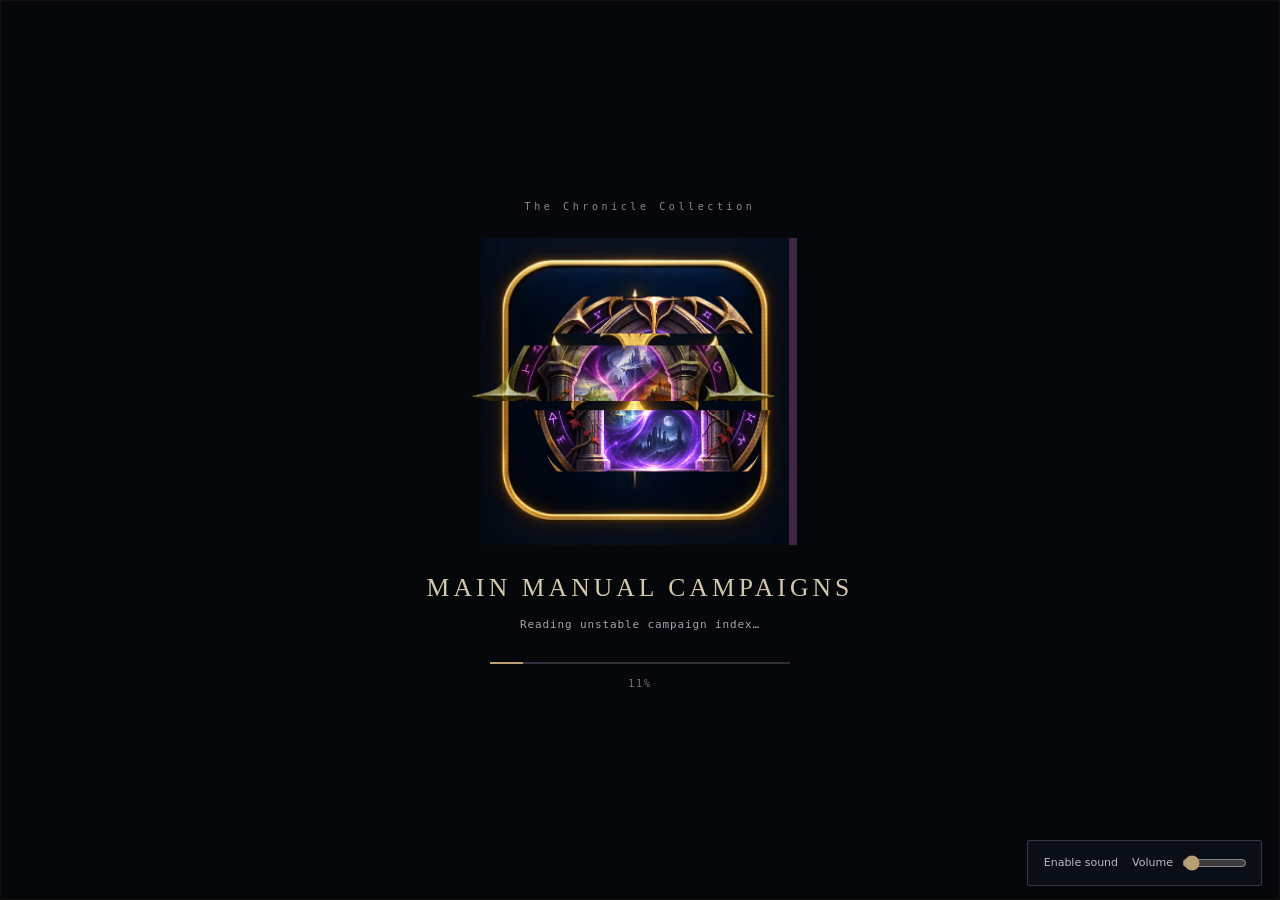
==== commit 03bfd42d: "Website Patch" ====
--- a/index.html
+++ b/index.html
@@ -57,7 +57,7 @@
   <link rel="stylesheet" href="roots-sheets.css?v=57" />
   <link rel="stylesheet" href="elden-sheets.css?v=58" />
   <link rel="stylesheet" href="valen-farewell.css?v=59-cursor-fix" />
-  <link rel="stylesheet" href="rift.css?v=61" />
+  <link rel="stylesheet" href="rift.css?v=63" />
 </head>
 <body class="rift-booting">
   <section id="rift-loader" class="rift-loader" role="dialog" aria-modal="true" aria-label="Loading the archive" tabindex="-1" data-phase="clean">
@@ -692,7 +692,7 @@
     </section>
   </div>
 
-  <script src="rift.js?v=61"></script>
+  <script src="rift.js?v=63"></script>
   <script src="valen-farewell.js?v=60"></script>
   <script src="collection.js?v=60"></script>
   <script src="music.js?v=20261012-echoes-music"></script>
--- a/rift.css
+++ b/rift.css
@@ -23,23 +23,28 @@
 .rift-loader[data-phase="fracture"] .rift-logo-old { opacity: .5; clip-path: inset(42% 0 36%); transform: translateX(18px); }
 .rift-loader[data-phase="fracture"] .rift-logo-new { opacity: 1; clip-path: polygon(0 0,100% 0,100% 42%,0 42%,0 64%,100% 64%,100% 100%,0 100%); transform: translateX(-6px); }
 .rift-loader[data-phase="fracture"] .rift-logo-slice { opacity: 1; clip-path: inset(42% 0 36%); transform: translateX(22px); }
-.rift-loader[data-phase="fracture"] .rift-boot-title { text-shadow: -3px 0 #8185bd, 3px 0 #6b304b; transform: translateX(3px); }
+
 .rift-loader[data-phase="lost"] .rift-logo-old { opacity: .2; transform: translateX(-4px); }
 .rift-loader[data-phase="lost"] .rift-logo-new { opacity: .95; clip-path: inset(0 0 12%); }
 .rift-loader[data-phase="lost"] .rift-logo-slice { opacity: .8; clip-path: inset(63% 0 28%); transform: translateX(-20px); }
 .rift-loader[data-phase="lost"] .rift-boot-status { color: #bb8ca7; }
 
 /* The supplied future menu intrudes as mismatched frames, not a new clickable menu. */
-.rift-interference { position: fixed; inset: 0; z-index: 2147482900; pointer-events: none; overflow: clip; opacity: 0; visibility: hidden; contain: layout paint; }
+.rift-interference { position: fixed; inset: 0; z-index: 2147483060; pointer-events: none; overflow: clip; opacity: 0; visibility: hidden; contain: layout paint; mix-blend-mode: screen; }
 .rift-frame, .rift-strip { position: absolute; inset: 0; background: #0c1018 url('assets/rift/world-gate-menu.png') center top / 100% 100% no-repeat; }
+.rift-frame-alt, .rift-strip-d { background-image: url('assets/rift/world-gate-launcher-glitch.png'); background-position: center top; background-size: 100% 100%; }
 .rift-frame { opacity: 0; }
 .rift-strip { opacity: .9; }
 .rift-strip-a { clip-path: inset(16% 0 72%); transform: translateX(23px); filter: hue-rotate(12deg); }
 .rift-strip-b { clip-path: inset(46% 0 45%); transform: translateX(-32px); }
 .rift-strip-c { clip-path: inset(78% 0 12%); transform: translateX(13px); filter: saturate(.6); }
+.rift-strip-d { clip-path: inset(31% 0 51%); transform: translateX(27px); opacity: 0; filter: saturate(1.25) hue-rotate(12deg); }
 .rift-interference::after { content: ''; position: absolute; inset: 0; background: repeating-linear-gradient(0deg, transparent 0 4px, #0003 4px 5px); opacity: .3; }
-body.rift-burst .rift-interference { opacity: 1; visibility: visible; }
+/* Never place full-screen screenshot interference over the loading screen. */
+body.rift-booting .rift-interference { display: none !important; }
+body:not(.rift-booting).rift-burst .rift-interference { opacity: 1; visibility: visible; }
 body.rift-burst #chronicle-selector .library-inner { filter: saturate(.6); text-shadow: 2px 0 #754968, -2px 0 #286978; }
+
 body.rift-burst[data-rift-frame="tear"] #chronicle-selector .library-feature { transform: translateX(-7px) skewX(.3deg); }
 body.rift-burst[data-rift-frame="invade"] .rift-frame { opacity: .94; }
 body.rift-burst[data-rift-frame="invade"] .rift-strip-a { transform: translateX(-12px); clip-path: inset(22% 0 71%); }
@@ -68,3 +73,24 @@
 .rift-progress span { transition: none !important; }
 .rift-loader[data-phase="fracture"] .rift-boot-status,
 .rift-loader[data-phase="lost"] .rift-boot-status { color: #e49a98; }
+
+body.rift-burst[data-rift-frame="alt"] .rift-frame-alt { opacity: .92; clip-path: inset(6% 0 8%); transform: translateX(-9px); }
+body.rift-burst[data-rift-frame="static"] .rift-frame-main { opacity: .38; filter: brightness(1.15) contrast(1.2) saturate(.7); }
+body.rift-burst[data-rift-frame="static"] .rift-strip-d { opacity: .86; clip-path: inset(8% 0 74%); transform: translateX(-18px); }
+body.rift-burst[data-rift-frame="alt"] .rift-strip-d { opacity: .95; clip-path: inset(58% 0 28%); transform: translateX(14px); }
+
+/* The boot stays visually calm: only the logo itself momentarily fragments. */
+.rift-loader[data-logo-glitch="slice"] .rift-logo-old { transform: translateX(-9px); clip-path: inset(7% 0 49%); }
+.rift-loader[data-logo-glitch="slice"] .rift-logo-new { opacity: 1; transform: translateX(11px); clip-path: inset(49% 0 18%); }
+.rift-loader[data-logo-glitch="slice"] .rift-logo-slice { opacity: 1; transform: translateX(-17px); clip-path: inset(27% 0 62%); }
+.rift-loader[data-logo-glitch="swap"] .rift-logo-old { opacity: 0; }
+.rift-loader[data-logo-glitch="swap"] .rift-logo-new { opacity: 1; clip-path: none; transform: translateX(2px); }
+.rift-loader[data-logo-glitch="swap"] .rift-logo-slice { opacity: .85; transform: translateX(-13px); clip-path: inset(63% 0 23%); }
+.rift-loader[data-logo-glitch="offset"] .rift-logo-old { opacity: .45; transform: translateX(-7px); }
+.rift-loader[data-logo-glitch="offset"] .rift-logo-new { opacity: .9; transform: translateX(8px); clip-path: inset(20% 0 25%); }
+.rift-loader[data-logo-glitch="offset"] .rift-logo-slice { opacity: .9; transform: translateX(-17px); clip-path: inset(55% 0 27%); }
+@media(prefers-reduced-motion:reduce) {
+  .rift-loader[data-logo-glitch] .rift-logo-old,
+  .rift-loader[data-logo-glitch] .rift-logo-new,
+  .rift-loader[data-logo-glitch] .rift-logo-slice { transform: none; clip-path: none; }
+}
